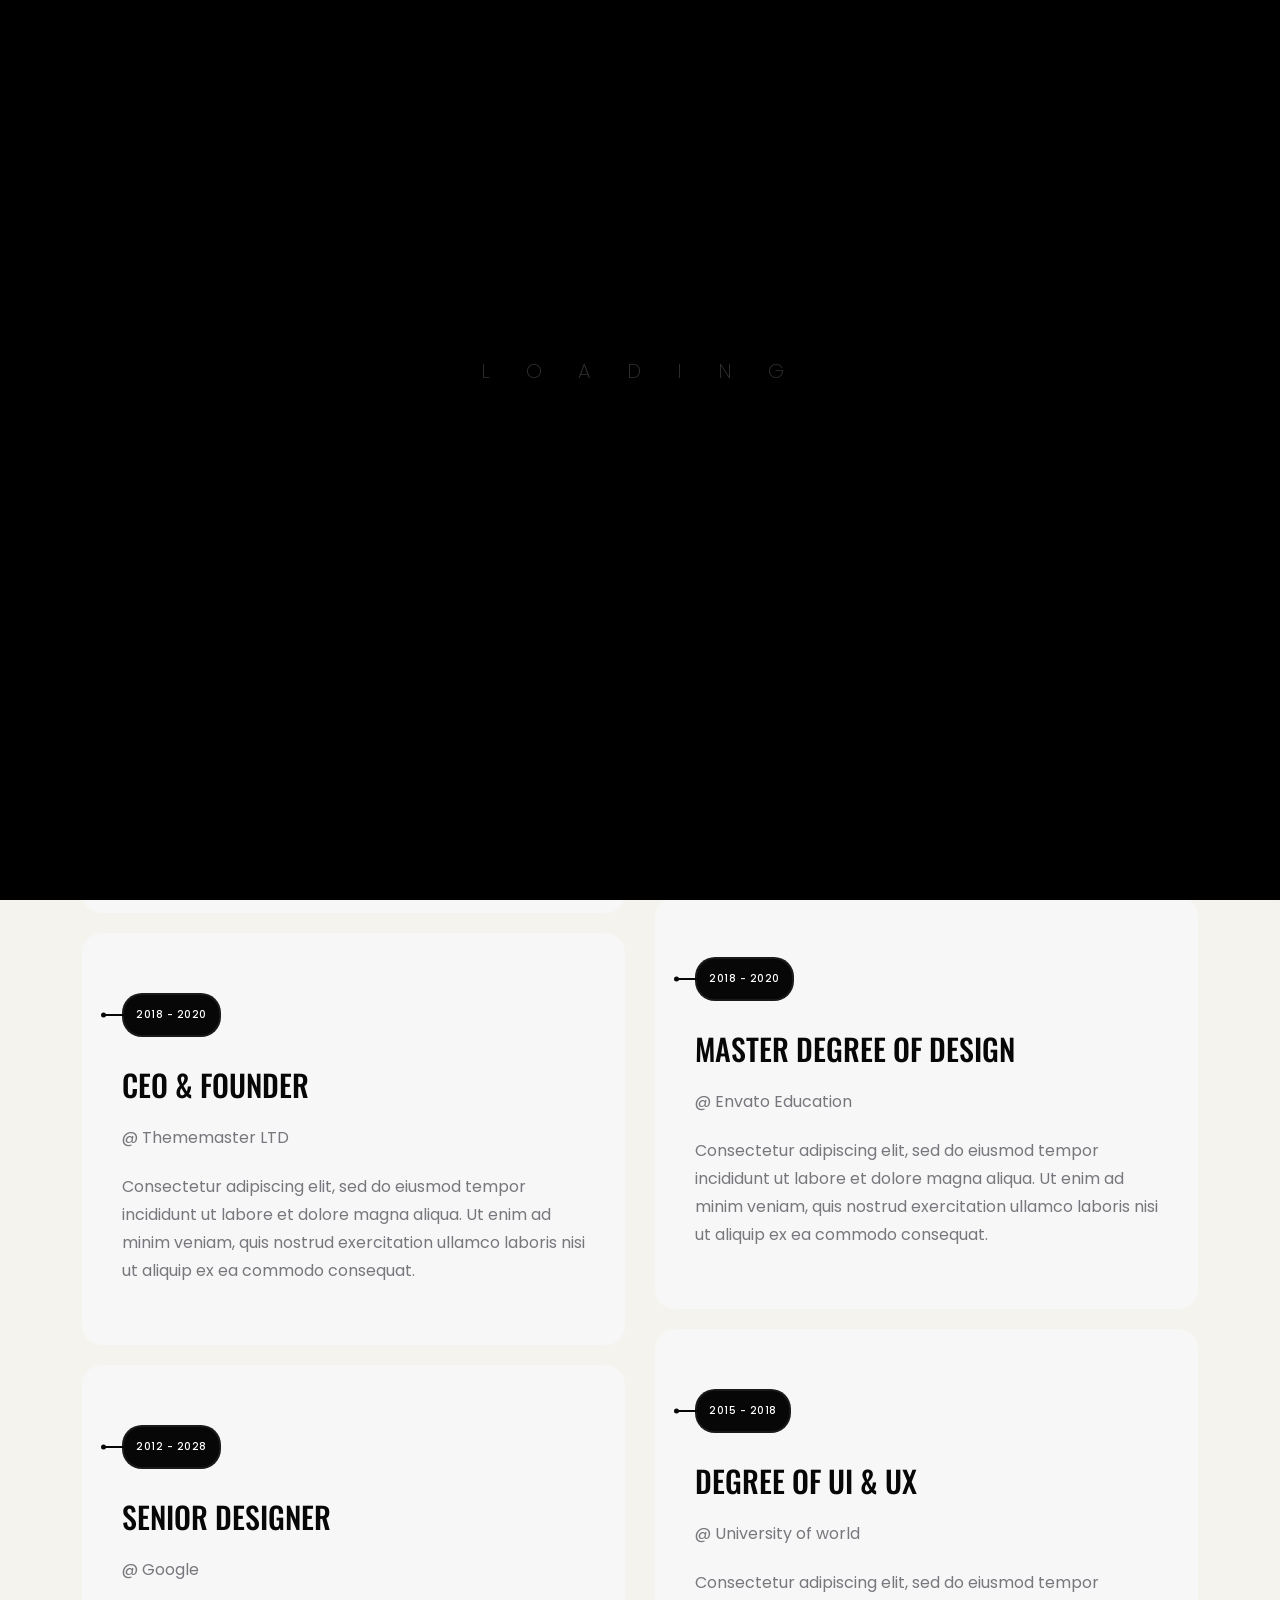
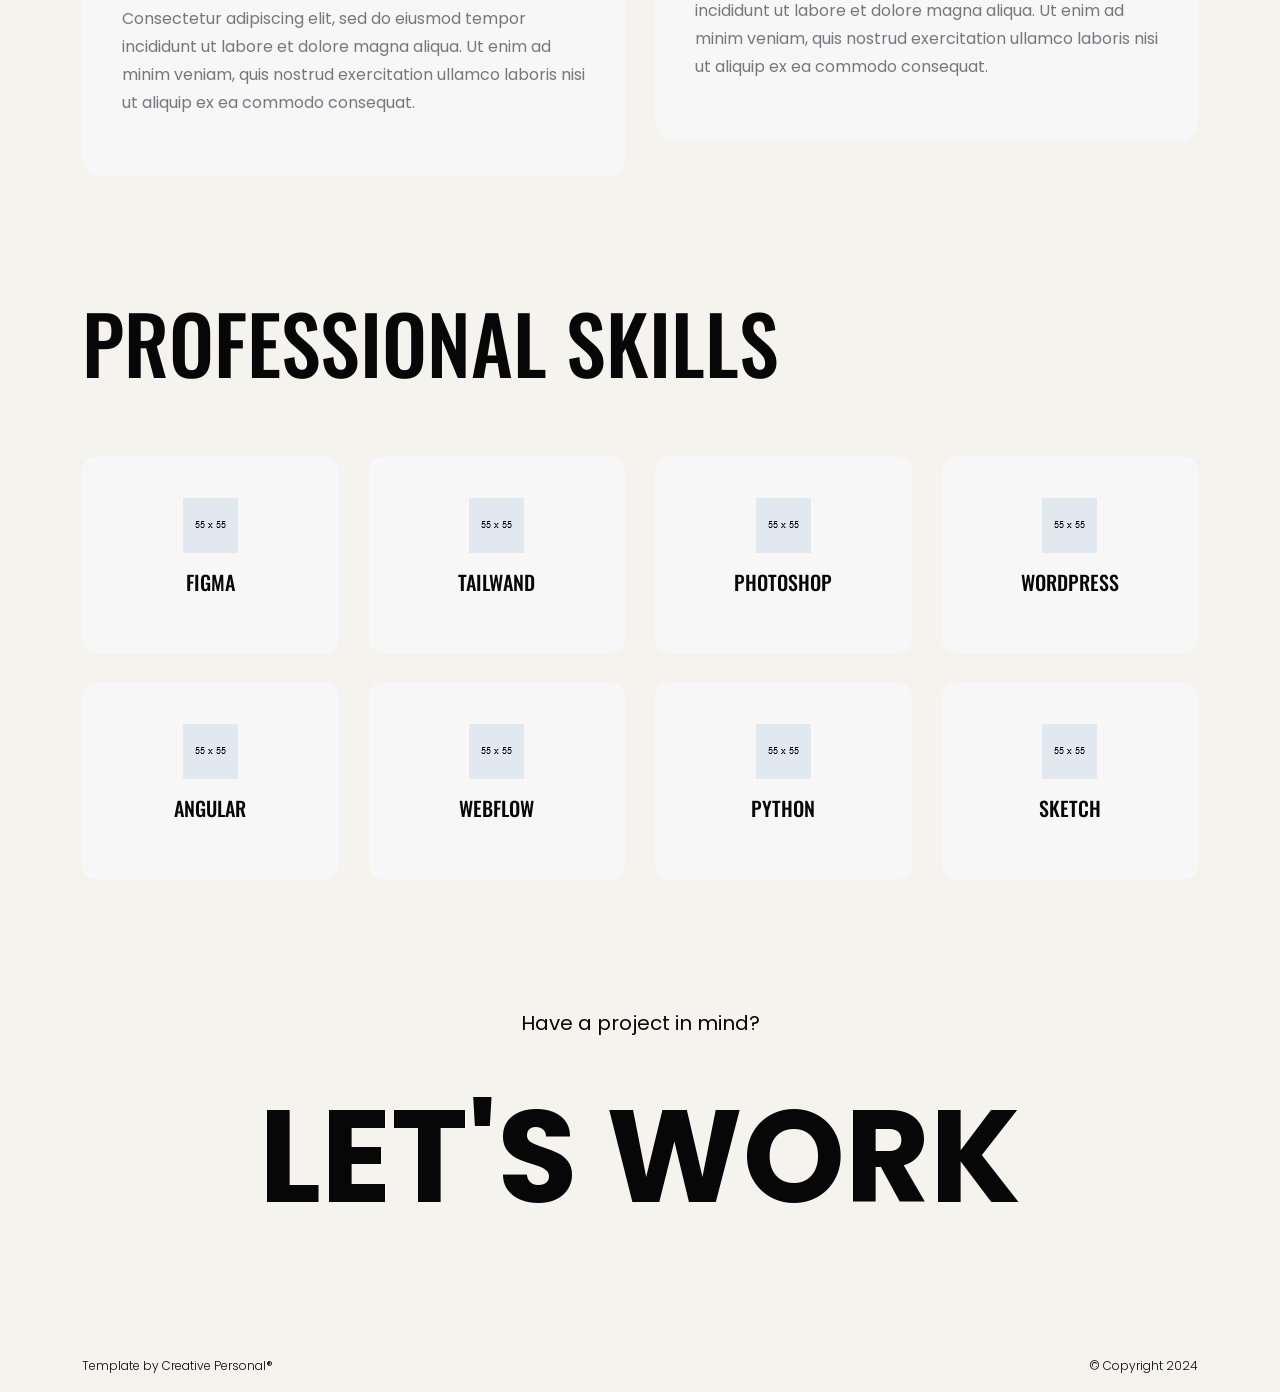
==== about.html @ 4ef028b3 "V1" ====
<!DOCTYPE html>
<html lang="en">

<head>
    <!-- META -->
    <meta charset="utf-8">
    <meta http-equiv="X-UA-Compatible" content="IE=edge">
    <meta name="viewport" content="width=device-width, initial-scale=1">
    <meta name="description" content="Nino - Modern Portfolio Template">
    <meta name="keywords" content="personal, portfolio new, html, one page, bootstrap, new html template, design, creative, onepage, clean, modern">
    <meta name="author" content="Tanvir Hossain">
    <!-- PAGE TITLE -->
    <title>Nino - Modern Portfolio Template</title>
    <link rel="icon" type="image/x-icon" href="assets/images/favicon.png">
    <!-- ALL GOOGLE FONTS -->
    <link rel="preconnect" href="https://fonts.googleapis.com">
    <link rel="preconnect" href="https://fonts.gstatic.com" crossorigin>
    <link href="https://fonts.googleapis.com/css2?family=Oswald:wght@200..700&family=Poppins:ital,wght@0,100;0,200;0,300;0,400;0,500;0,600;0,700;0,800;0,900;1,100;1,200;1,300;1,400;1,500;1,600;1,700;1,800;1,900&display=swap" rel="stylesheet">
    <!-- BOOTSTRAP CSS -->
    <link rel="stylesheet" href="assets/css/bootstrap.min.css" />
    <!-- FONT AWESOME CSS -->
    <link rel="stylesheet" href="assets/css/font-awesome-pro.css" />
    <!-- FONT AWESOME CSS -->
    <link rel="stylesheet" href="assets/fonts/remixicon.css" />
    <!-- MAGNIFIC CSS -->
    <link rel="stylesheet" href="assets/css/magnific-popup.css">
    <!-- NICE SELECT CSS -->
    <link rel="stylesheet" href="assets/css/nice-select.min.css" />
    <!-- ANIMATE CSS -->
    <link rel="stylesheet" href="assets/css/animate.min.css" />
    <!-- MOBILE MENU CSS -->
    <link rel="stylesheet" href="assets/css/mobilemenu.css" />
    <!-- SLICK CSS -->
    <link rel="stylesheet" href="assets/css/slick.min.css" />
    <!-- SPACING CSS -->
    <link rel="stylesheet" href="assets/css/spacing.css" />
    <!-- MAIN STYLE CSS -->
    <link rel="stylesheet" href="assets/css/style.css" />
    <!-- RESPONSIVE CSS -->
    <link rel="stylesheet" href="assets/css/responsive.css">
    <!-- HTML5 shim and Respond.js IE8 support of HTML5 elements and media queries -->
    <!-- WARNING: Respond.js doesn't work if you view the page via file:// -->
    <!--[if lt IE 9]>
      <script src="https://oss.maxcdn.com/html5shiv/3.7.2/html5shiv.min.js"></script>
      <script src="https://oss.maxcdn.com/respond/1.4.2/respond.min.js"></script>
    <![endif]-->
</head>

<body>
    <!-- START PRELOADER AREA-->
    <div class="preloader">
        <svg viewbox="0 0 1000 1000" preserveaspectratio="none">
            <path id="preloaderSvg" d="M0,1005S175,995,500,995s500,5,500,5V0H0Z"></path>
        </svg>
        <div class="preloader-heading">
            <div class="load-text">
                <span>L</span>
                <span>o</span>
                <span>a</span>
                <span>d</span>
                <span>i</span>
                <span>n</span>
                <span>g</span>
            </div>
        </div>
    </div>
    <!-- END PRELOADER AREA -->
    <!-- START SCROOL UP DESIGN AREA -->
    <div class="progress-wrap cursor-pointer">
        <i class="ri-arrow-up-s-line"></i>
        <svg class="progress-circle svg-content" width="100%" height="100%" viewBox="-1 -1 102 102">
            <path d="M50,1 a49,49 0 0,1 0,98 a49,49 0 0,1 0,-98" />
        </svg>
    </div>
    <!-- / END SCROOL UP DESIGN AREA -->
    <!-- START MAGIC CURSOR AND BALL AREA-->
    <div id="magic-cursor">
        <div id="ball"></div>
    </div>
    <!-- / END MAGIC CURSOR AND BALL AREA-->
    <!-- START MENU DESIGN AREA-->
    <header class="main-header">
        <div class="header-upper">
            <div class="container">
                <div class="header-inner">
                    <div class="row align-items-center">
                        <div class="col-xl-2 col-lg-2 col-md-6 col-6 col-sm-3">
                            <div class="logo-area">
                                <div class="logo">
                                    <a href="index.html"><img src="assets/images/logo.png" alt=""></a>
                                </div>
                            </div>
                        </div>
                        <div class="col-xl-10 col-lg-10 col-md-6 col-6 col-sm-9">
                            <div class="main-menu">
                                <nav id="mobile-menu">
                                    <ul>
                                        <li><a href="index.html" class="linkstyle">Home</a></li>
                                        <li><a href="about.html" class="linkstyle">about</a></li>
                                        <li><a href="service.html" class="linkstyle">services</a></li>
                                        <li class="has-dropdown"><a href="projects.html" class="linkstyle">projects</a>
                                            <ul class="sub-menu">
                                                <li><a href="projects.html">Projects List</a></li>
                                                <li><a href="single-project.html">Single Portfolio</a></li>
                                            </ul>
                                        </li>
                                        <li><a href="blog.html" class="linkstyle">Blog</a></li>
                                        <li><a href="contact.html" class="linkstyle">Contact</a></li>
                                    </ul>
                                </nav>
                            </div>
                            <div class="side-menu-icon d-lg-none text-end">
                                <a href="javascript:void(0)" class="info-toggle-btn f-right sidebar-toggle-btn"><i class="fal fa-bars"></i></a>
                            </div>
                        </div>
                    </div>
                </div>
            </div>
        </div>
    </header>
    <!-- // END MENU DESIGN AREA-->
    <!-- START MOBILE MENU DESIGN AREA-->
    <div class="sidebar__area">
        <div class="sidebar__wrapper">
            <div class="sidebar__close">
                <button class="sidebar__close-btn" id="sidebar__close-btn">
                    <i class="fal fa-times"></i>
                </button>
            </div>
            <div class="sidebar__content mt-50 mb-20">
                <div class="mobile-menu fix"></div>
            </div>
        </div>
    </div>
    <div class="body-overlay"></div>
    <!-- // END MOBILE MENU DESIGN AREA-->
    <!-- START SINGLE PAGE DESIGN AREA -->
    <section class="single-page-hero-area">
        <div class="container">
            <div class="row align-items-center">
                <div class="col-lg-12">
                    <h2>About Me</h2>
                </div>
            </div>
        </div>
    </section>
    <!-- // END SINGLE PAGE DESIGN AREA -->
    <!-- START RESUME EXPERIENCE DESIGN AREA -->
    <div class="resume-area no-padding" id="resume">
        <div class="container">
            <div class="row">
                <div class="col-xl-6 col-md-6">
                    <div class="resume-wrapper wow fadeInUp delay-0-2s">
                        <!-- START SINGLE EXPERIENCE DESIGN AREA -->
                        <div class="resume-box">
                            <span class="resume-date">2020 - Present</span>
                            <h2>Web Developer & Business Partner (Full-Time)</h2>
                            <span>@ Envato Marketplace</span>
                            <p>Consectetur adipiscing elit, sed do eiusmod tempor incididunt ut labore et dolore magna aliqua. Ut enim ad minim veniam, quis nostrud exercitation ullamco laboris nisi ut aliquip ex ea commodo consequat.</p>
                        </div>
                        <!-- / END SINGLE EXPERIENCE DESIGN AREA -->
                        <!-- START SINGLE EXPERIENCE DESIGN AREA -->
                        <div class="resume-box">
                            <span class="resume-date">2018 - 2020</span>
                            <h2>CEO & Founder</h2>
                            <span>@ Thememaster LTD</span>
                            <p>Consectetur adipiscing elit, sed do eiusmod tempor incididunt ut labore et dolore magna aliqua. Ut enim ad minim veniam, quis nostrud exercitation ullamco laboris nisi ut aliquip ex ea commodo consequat.</p>
                        </div>
                        <!-- / END SINGLE EXPERIENCE DESIGN AREA -->
                        <!-- START SINGLE EXPERIENCE DESIGN AREA -->
                        <div class="resume-box">
                            <span class="resume-date">2012 - 2028</span>
                            <h2>Senior Designer</h2>
                            <span>@ Google</span>
                            <p>Consectetur adipiscing elit, sed do eiusmod tempor incididunt ut labore et dolore magna aliqua. Ut enim ad minim veniam, quis nostrud exercitation ullamco laboris nisi ut aliquip ex ea commodo consequat.</p>
                        </div>
                        <!-- / END SINGLE EXPERIENCE DESIGN AREA -->
                    </div>
                </div>
                <div class="col-xl-6 col-md-6">
                    <div class="resume-wrapper wow fadeInUp delay-0-4s">
                        <!-- START SINGLE EDUCATION DESIGN AREA -->
                        <div class="resume-box">
                            <span class="resume-date">2020 - Present</span>
                            <h2>Bachelor Degree of Science</h2>
                            <span>@ University of London</span>
                            <p>Consectetur adipiscing elit, sed do eiusmod tempor incididunt ut labore et dolore magna aliqua. Ut enim ad minim veniam, quis nostrud exercitation ullamco laboris nisi ut aliquip ex ea commodo consequat.</p>
                        </div>
                        <!-- / END SINGLE EDUCATION DESIGN AREA -->
                        <!-- START SINGLE EDUCATION DESIGN AREA -->
                        <div class="resume-box">
                            <span class="resume-date">2018 - 2020</span>
                            <h2>Master Degree of Design</h2>
                            <span>@ Envato Education</span>
                            <p>Consectetur adipiscing elit, sed do eiusmod tempor incididunt ut labore et dolore magna aliqua. Ut enim ad minim veniam, quis nostrud exercitation ullamco laboris nisi ut aliquip ex ea commodo consequat.</p>
                        </div>
                        <!-- / END SINGLE EDUCATION DESIGN AREA -->
                        <!-- START SINGLE EDUCATION DESIGN AREA -->
                        <div class="resume-box">
                            <span class="resume-date">2015 - 2018</span>
                            <h2>Degree Of UI & UX</h2>
                            <span>@ University of world</span>
                            <p>Consectetur adipiscing elit, sed do eiusmod tempor incididunt ut labore et dolore magna aliqua. Ut enim ad minim veniam, quis nostrud exercitation ullamco laboris nisi ut aliquip ex ea commodo consequat.</p>
                        </div>
                        <!-- / END SINGLE EDUCATION DESIGN AREA -->
                    </div>
                </div>
            </div>
        </div>
    </div>
    <!-- / END RESUME EXPERIENCE DESIGN AREA -->
    <!-- START SKILL DESIGN AREA -->
    <section id="skills" class="skill-area">
        <div class="container">
            <div class="container-inner">
                <div class="row">
                    <div class="col-xl-12 col-lg-12">
                        <div class="section-title section-black-title mb-40 wow fadeInUp delay-0-2s">
                            <h2>Professional Skills</h2>
                        </div>
                    </div>
                </div>
                <div class="row">
                    <div class="col-lg-12">
                        <div class="skill-items-wrap">
                            <div class="row">
                                <div class="col-xl-3 col-lg-4 col-md-3 col-sm-4 col-6">
                                    <div class="skill-item wow fadeInUp delay-0-2s">
                                        <img src="assets/images/skills/skill1.png" alt="Skill" />
                                        <h5>Figma</h5>
                                    </div>
                                </div>
                                <div class="col-xl-3 col-lg-4 col-md-3 col-sm-4 col-6">
                                    <div class="skill-item wow fadeInUp delay-0-3s">
                                        <img src="assets/images/skills/skill2.png" alt="Skill" />
                                        <h5>Tailwand</h5>
                                    </div>
                                </div>
                                <div class="col-xl-3 col-lg-4 col-md-3 col-sm-4 col-6">
                                    <div class="skill-item wow fadeInUp delay-0-4s">
                                        <img src="assets/images/skills/skill3.png" alt="Skill" />
                                        <h5>Photoshop</h5>
                                    </div>
                                </div>
                                <div class="col-xl-3 col-lg-4 col-md-3 col-sm-4 col-6">
                                    <div class="skill-item wow fadeInUp delay-0-5s">
                                        <img src="assets/images/skills/skill4.png" alt="Skill" />
                                        <h5>WordPress</h5>
                                    </div>
                                </div>
                                <div class="col-xl-3 col-lg-4 col-md-3 col-sm-4 col-6">
                                    <div class="skill-item wow fadeInUp delay-0-2s">
                                        <img src="assets/images/skills/skill5.png" alt="Skill" />
                                        <h5>Angular</h5>
                                    </div>
                                </div>
                                <div class="col-xl-3 col-lg-4 col-md-3 col-sm-4 col-6">
                                    <div class="skill-item wow fadeInUp delay-0-3s">
                                        <img src="assets/images/skills/skill6.png" alt="Skill" />
                                        <h5>Webflow</h5>
                                    </div>
                                </div>
                                <div class="col-xl-3 col-lg-4 col-md-3 col-sm-4 col-6">
                                    <div class="skill-item wow fadeInUp delay-0-4s">
                                        <img src="assets/images/skills/skill7.png" alt="Skill" />
                                        <h5>Python</h5>
                                    </div>
                                </div>
                                <div class="col-xl-3 col-lg-4 col-md-3 col-sm-4 col-6">
                                    <div class="skill-item wow fadeInUp delay-0-5s">
                                        <img src="assets/images/skills/skill8.png" alt="Skill" />
                                        <h5>Sketch</h5>
                                    </div>
                                </div>
                            </div>
                        </div>
                    </div>
                </div>
            </div>
        </div>
    </section>
    <!-- / END SKILL DESIGN AREA -->
    <!-- START FOOTER DESIGN AREA -->
    <footer class="main-footer">
        <div class="container">
            <div class="row">
                <div class="col-lg-12">
                    <div class="footer-top">
                        <p> Have a project in mind?</p>
                        <h2><a href="mailto:hello@websitename.com">let's work</a></h2>
                    </div>
                </div>
            </div>
            <div class="row">
                <div class="col-lg-6 col-sm-6">
                    <p class="copy-left-text">Template by <a href="https://themeforest.net/user/creativepersonal/portfolio">Creative Personal®</a></p>
                </div>
                <div class="col-lg-6 col-sm-6">
                    <p class="copy-right-text">&copy; Copyright 2024</p>
                </div>
            </div>
        </div>
    </footer>
    <!-- / END FOOTER DESIGN AREA -->
    <!-- JQUERY JS -->
    <script src="assets/js/jquery-3.6.0.min.js"></script>
    <!-- BOOTSTRAP JS-->
    <script src="assets/js/bootstrap.min.js"></script>
    <!-- APPEAR JS -->
    <script src="assets/js/appear.min.js"></script>
    <!-- MAGNIFICANT JS -->
    <script src="assets/js/jquery.magnific-popup.min.js"></script>
    <!-- MOBILE MENU JS-->
    <script src="assets/js/mobilemenu.js"></script>
    <!-- GSAP AND LOCOMOTIV JS-->
    <script src="assets/js/gsap.min.js"></script>
    <script src="assets/js/ScrollTrigger.min.js"></script>
    <script src="assets/js/lenis.js"></script>
    <!-- SLICK JS-->
    <script src="assets/js/slick.min.js"></script>
    <!-- NICE SELECT JS-->
    <script src="assets/js/jquery.nice-select.min.js"></script>
    <!-- IMAGE LOADER JS-->
    <script src="assets/js/imagesloaded.pkgd.min.js"></script>
    <!-- ISOTOPE JS-->
    <script src="assets/js/isotope.pkgd.min.js"></script>
    <!--  WOW ANIMATION JS-->
    <script src="assets/js/wow.min.js"></script>
    <!-- SCRIPT JS-->
    <script src="assets/js/script.js"></script>
</body>

</html>
---- assets/css/mobilemenu.css ----
/*! #######################################################################

	MeanMenu 2.0.7
	--------

	To be used with jquery.meanmenu.js by Chris Wharton (http://www.meanthemes.com/plugins/meanmenu/)

####################################################################### */

/* hide the link until viewport size is reached */
a.meanmenu-reveal {
	display: none;
}

/* when under viewport size, .mean-container is added to body */
.mean-container .mean-bar {
	float: left;
	width: 100%;
	position: relative;
	background: #070337;
	padding: 4px 0;
	min-height: 42px;
	z-index: 999999;
}

.mean-container a.meanmenu-reveal {
	width: 22px;
	height: 22px;
	padding: 13px 13px 11px 13px;
	position: absolute;
	top: 0;
	right: 0;
	cursor: pointer;
	color: #fff;
	text-decoration: none;
	font-size: 16px;
	text-indent: -9999em;
	line-height: 22px;
	font-size: 1px;
	display: block;
	font-family: Arial, Helvetica, sans-serif;
	font-weight: 700;
}

.mean-container a.meanmenu-reveal span {
	display: block;
	background: #fff;
	height: 3px;
	margin-top: 3px;
}

.mean-container .mean-nav {
	float: left;
	width: 100%;
	background: #070337;
	margin-top: 44px;
}

.mean-container .mean-nav ul {
	padding: 0;
	margin: 0;
	width: 100%;
	list-style-type: none;
}

.mean-container .mean-nav ul li {
	position: relative;
	float: left;
	width: 100%;
}

.mean-container .mean-nav ul li a {
	display: block;
	float: left;
	width: 90%;
	padding: 10px 5%;
	margin: 0;
	text-align: left;
	color: #fff;
	border-top: 1px solid #e0e3ed;
	text-decoration: none;
	text-transform: uppercase;
}

.mean-container .mean-nav ul li li a {
	width: 80%;
	padding: 10px 10%;
	text-shadow: none !important;
	visibility: visible;
}

.mean-container .mean-nav ul li.mean-last a {
	border-bottom: none;
	margin-bottom: 0;
}

.mean-container .mean-nav ul li li li a {
	width: 70%;
	padding: 10px 15%;
}

.mean-container .mean-nav ul li li li li a {
	width: 60%;
	padding: 10px 20%;
}

.mean-container .mean-nav ul li li li li li a {
	width: 50%;
	padding: 10px 25%;
}


.mean-container .mean-nav ul li a.mean-expand {
	margin-top: 1px;
	width: 26px;
	height: 32px;
	text-align: center;
	position: absolute;
	right: 0;
	top: 0;
	z-index: 2;
	font-weight: 700;
	background: transparent;
	border: none !important;
	font-size: 14px;
}




.mean-container .mean-push {
	float: left;
	width: 100%;
	padding: 0;
	margin: 0;
	clear: both;
}

.mean-nav .wrapper {
	width: 100%;
	padding: 0;
	margin: 0;
}

/* Fix for box sizing on Foundation Framework etc. */
.mean-container .mean-bar, .mean-container .mean-bar * {
	-webkit-box-sizing: content-box;
	-moz-box-sizing: content-box;
	box-sizing: content-box;
}


.mean-remove {
	display: none !important;
}
---- assets/css/spacing.css ----
/*
* ----------------------------------------------------------------------------------------
Author       : Tanvir Hossain
Template Name: Nino - Premium Portfolio Template
Version      : 1.0                                          
* ----------------------------------------------------------------------------------------
*/
/*
* ----------------------------------------------------------------------------------------
*PADDING MARGIN
* ----------------------------------------------------------------------------------------
*/
.p-5 {
    padding: 5px !important;
}

.p-10 {
    padding: 10px;
}

.p-15 {
    padding: 15px;
}

.p-20 {
    padding: 20px;
}

.p-25 {
    padding: 25px;
}

.p-30 {
    padding: 30px;
}

.p-35 {
    padding: 35px;
}

.p-40 {
    padding: 40px;
}

.p-45 {
    padding: 45px;
}

.p-50 {
    padding: 50px;
}

.p-55 {
    padding: 55px;
}

.p-60 {
    padding: 60px;
}

.p-65 {
    padding: 65px;
}

.p-70 {
    padding: 70px;
}

.p-75 {
    padding: 75px;
}

.p-80 {
    padding: 80px;
}

.p-85 {
    padding: 85px;
}

.p-90 {
    padding: 90px;
}

.p-95 {
    padding: 95px;
}

.p-100 {
    padding: 100px;
}

.p-105 {
    padding: 105px;
}

.p-110 {
    padding: 110px;
}

.p-115 {
    padding: 115px;
}

.p-120 {
    padding: 120px;
}

.p-125 {
    padding: 125px;
}

.p-130 {
    padding: 130px;
}

.p-135 {
    padding: 135px;
}

.p-140 {
    padding: 140px;
}

.p-145 {
    padding: 145px;
}

.p-150 {
    padding: 150px;
}

.p-155 {
    padding: 155px;
}

.p-160 {
    padding: 160px;
}

.p-165 {
    padding: 165px;
}

.p-170 {
    padding: 170px;
}

.p-175 {
    padding: 175px;
}

.p-180 {
    padding: 180px;
}

.p-185 {
    padding: 185px;
}

.p-190 {
    padding: 190px;
}

.p-195 {
    padding: 195px;
}

.p-200 {
    padding: 200px;
}

.p-205 {
    padding: 205px;
}

.p-210 {
    padding: 210px;
}

.p-215 {
    padding: 215px;
}

.p-220 {
    padding: 220px;
}

.p-225 {
    padding: 225px;
}

.p-230 {
    padding: 230px;
}

.p-235 {
    padding: 235px;
}

.p-240 {
    padding: 240px;
}

.p-245 {
    padding: 245px;
}

.p-250 {
    padding: 250px;
}

/* Padding Top */
.pt-5,
.py-5 {
    padding-top: 5px !important;
}

.pt-10,
.py-10 {
    padding-top: 10px;
}

.pt-15,
.py-15 {
    padding-top: 15px;
}

.pt-20,
.py-20 {
    padding-top: 20px;
}

.pt-25,
.py-25 {
    padding-top: 25px;
}

.pt-30,
.py-30 {
    padding-top: 30px;
}

.pt-35,
.py-35 {
    padding-top: 35px;
}

.pt-40,
.py-40 {
    padding-top: 40px;
}

.pt-45,
.py-45 {
    padding-top: 45px;
}

.pt-50,
.py-50 {
    padding-top: 50px;
}

.pt-55,
.py-55 {
    padding-top: 55px;
}

.pt-60,
.py-60 {
    padding-top: 60px;
}

.pt-65,
.py-65 {
    padding-top: 65px;
}

.pt-70,
.py-70 {
    padding-top: 70px;
}

.pt-75,
.py-75 {
    padding-top: 75px;
}

.pt-80,
.py-80 {
    padding-top: 80px;
}

.pt-85,
.py-85 {
    padding-top: 85px;
}

.pt-90,
.py-90 {
    padding-top: 90px;
}

.pt-95,
.py-95 {
    padding-top: 95px;
}

.pt-100,
.py-100 {
    padding-top: 100px;
}

.pt-105,
.py-105 {
    padding-top: 105px;
}

.pt-110,
.py-110 {
    padding-top: 110px;
}

.pt-115,
.py-115 {
    padding-top: 115px;
}

.pt-120,
.py-120 {
    padding-top: 120px;
}

.pt-125,
.py-125 {
    padding-top: 125px;
}

.pt-130,
.py-130 {
    padding-top: 130px;
}

.pt-135,
.py-135 {
    padding-top: 135px;
}

.pt-140,
.py-140 {
    padding-top: 140px;
}

.pt-145,
.py-145 {
    padding-top: 145px;
}

.pt-150,
.py-150 {
    padding-top: 150px;
}

.pt-155,
.py-155 {
    padding-top: 155px;
}

.pt-160,
.py-160 {
    padding-top: 160px;
}

.pt-165,
.py-165 {
    padding-top: 165px;
}

.pt-170,
.py-170 {
    padding-top: 170px;
}

.pt-175,
.py-175 {
    padding-top: 175px;
}

.pt-180,
.py-180 {
    padding-top: 180px;
}

.pt-185,
.py-185 {
    padding-top: 185px;
}

.pt-190,
.py-190 {
    padding-top: 190px;
}

.pt-195,
.py-195 {
    padding-top: 195px;
}

.pt-200,
.py-200 {
    padding-top: 200px;
}

.pt-205,
.py-205 {
    padding-top: 205px;
}

.pt-210,
.py-210 {
    padding-top: 210px;
}

.pt-215,
.py-215 {
    padding-top: 215px;
}

.pt-220,
.py-220 {
    padding-top: 220px;
}

.pt-225,
.py-225 {
    padding-top: 225px;
}

.pt-230,
.py-230 {
    padding-top: 230px;
}

.pt-235,
.py-235 {
    padding-top: 235px;
}

.pt-240,
.py-240 {
    padding-top: 240px;
}

.pt-245,
.py-245 {
    padding-top: 245px;
}

.pt-250,
.py-250 {
    padding-top: 250px;
}

/* Padding Bottom */
.pb-5,
.py-5 {
    padding-bottom: 5px !important;
}

.pb-10,
.py-10 {
    padding-bottom: 10px;
}

.pb-15,
.py-15 {
    padding-bottom: 15px;
}

.pb-20,
.py-20 {
    padding-bottom: 20px;
}

.pb-25,
.py-25 {
    padding-bottom: 25px;
}

.pb-30,
.py-30 {
    padding-bottom: 30px;
}

.pb-35,
.py-35 {
    padding-bottom: 35px;
}

.pb-40,
.py-40 {
    padding-bottom: 40px;
}

.pb-45,
.py-45 {
    padding-bottom: 45px;
}

.pb-50,
.py-50 {
    padding-bottom: 50px;
}

.pb-55,
.py-55 {
    padding-bottom: 55px;
}

.pb-60,
.py-60 {
    padding-bottom: 60px;
}

.pb-65,
.py-65 {
    padding-bottom: 65px;
}

.pb-70,
.py-70 {
    padding-bottom: 70px;
}

.pb-75,
.py-75 {
    padding-bottom: 75px;
}

.pb-80,
.py-80 {
    padding-bottom: 80px;
}

.pb-85,
.py-85 {
    padding-bottom: 85px;
}

.pb-90,
.py-90 {
    padding-bottom: 90px;
}

.pb-95,
.py-95 {
    padding-bottom: 95px;
}

.pb-100,
.py-100 {
    padding-bottom: 100px;
}

.pb-105,
.py-105 {
    padding-bottom: 105px;
}

.pb-110,
.py-110 {
    padding-bottom: 110px;
}

.pb-115,
.py-115 {
    padding-bottom: 115px;
}

.pb-120,
.py-120 {
    padding-bottom: 120px;
}

.pb-125,
.py-125 {
    padding-bottom: 125px;
}

.pb-130,
.py-130 {
    padding-bottom: 130px;
}

.pb-135,
.py-135 {
    padding-bottom: 135px;
}

.pb-140,
.py-140 {
    padding-bottom: 140px;
}

.pb-145,
.py-145 {
    padding-bottom: 145px;
}

.pb-150,
.py-150 {
    padding-bottom: 150px;
}

.pb-155,
.py-155 {
    padding-bottom: 155px;
}

.pb-160,
.py-160 {
    padding-bottom: 160px;
}

.pb-165,
.py-165 {
    padding-bottom: 165px;
}

.pb-170,
.py-170 {
    padding-bottom: 170px;
}

.pb-175,
.py-175 {
    padding-bottom: 175px;
}

.pb-180,
.py-180 {
    padding-bottom: 180px;
}

.pb-185,
.py-185 {
    padding-bottom: 185px;
}

.pb-190,
.py-190 {
    padding-bottom: 190px;
}

.pb-195,
.py-195 {
    padding-bottom: 195px;
}

.pb-200,
.py-200 {
    padding-bottom: 200px;
}

.pb-205,
.py-205 {
    padding-bottom: 205px;
}

.pb-210,
.py-210 {
    padding-bottom: 210px;
}

.pb-215,
.py-215 {
    padding-bottom: 215px;
}

.pb-220,
.py-220 {
    padding-bottom: 220px;
}

.pb-225,
.py-225 {
    padding-bottom: 225px;
}

.pb-230,
.py-230 {
    padding-bottom: 230px;
}

.pb-235,
.py-235 {
    padding-bottom: 235px;
}

.pb-240,
.py-240 {
    padding-bottom: 240px;
}

.pb-245,
.py-245 {
    padding-bottom: 245px;
}

.pb-250,
.py-250 {
    padding-bottom: 250px;
}

/* Margin Around */
.m-5 {
    margin: 5px !important;
}

.m-10 {
    margin: 10px;
}

.m-15 {
    margin: 15px;
}

.m-20 {
    margin: 20px;
}

.m-25 {
    margin: 25px;
}

.m-30 {
    margin: 30px;
}

.m-35 {
    margin: 35px;
}

.m-40 {
    margin: 40px;
}

.m-45 {
    margin: 45px;
}

.m-50 {
    margin: 50px;
}

.m-55 {
    margin: 55px;
}

.m-60 {
    margin: 60px;
}

.m-65 {
    margin: 65px;
}

.m-70 {
    margin: 70px;
}

.m-75 {
    margin: 75px;
}

.m-80 {
    margin: 80px;
}

.m-85 {
    margin: 85px;
}

.m-90 {
    margin: 90px;
}

.m-95 {
    margin: 95px;
}

.m-100 {
    margin: 100px;
}

.m-105 {
    margin: 105px;
}

.m-110 {
    margin: 110px;
}

.m-115 {
    margin: 115px;
}

.m-120 {
    margin: 120px;
}

.m-125 {
    margin: 125px;
}

.m-130 {
    margin: 130px;
}

.m-135 {
    margin: 135px;
}

.m-140 {
    margin: 140px;
}

.m-145 {
    margin: 145px;
}

.m-150 {
    margin: 150px;
}

.m-155 {
    margin: 155px;
}

.m-160 {
    margin: 160px;
}

.m-165 {
    margin: 165px;
}

.m-170 {
    margin: 170px;
}

.m-175 {
    margin: 175px;
}

.m-180 {
    margin: 180px;
}

.m-185 {
    margin: 185px;
}

.m-190 {
    margin: 190px;
}

.m-195 {
    margin: 195px;
}

.m-200 {
    margin: 200px;
}

.m-205 {
    margin: 205px;
}

.m-210 {
    margin: 210px;
}

.m-215 {
    margin: 215px;
}

.m-220 {
    margin: 220px;
}

.m-225 {
    margin: 225px;
}

.m-230 {
    margin: 230px;
}

.m-235 {
    margin: 235px;
}

.m-240 {
    margin: 240px;
}

.m-245 {
    margin: 245px;
}

.m-250 {
    margin: 250px;
}

/* Margin Top */
.mt-5,
.my-5 {
    margin-top: 5px !important;
}

.mt-10,
.my-10 {
    margin-top: 10px;
}

.mt-15,
.my-15 {
    margin-top: 15px;
}

.mt-20,
.my-20 {
    margin-top: 20px;
}

.mt-25,
.my-25 {
    margin-top: 25px;
}

.mt-30,
.my-30 {
    margin-top: 30px;
}

.mt-35,
.my-35 {
    margin-top: 35px;
}

.mt-40,
.my-40 {
    margin-top: 40px;
}

.mt-45,
.my-45 {
    margin-top: 45px;
}

.mt-50,
.my-50 {
    margin-top: 50px;
}

.mt-55,
.my-55 {
    margin-top: 55px;
}

.mt-60,
.my-60 {
    margin-top: 60px;
}

.mt-65,
.my-65 {
    margin-top: 65px;
}

.mt-70,
.my-70 {
    margin-top: 70px;
}

.mt-75,
.my-75 {
    margin-top: 75px;
}

.mt-80,
.my-80 {
    margin-top: 80px;
}

.mt-85,
.my-85 {
    margin-top: 85px;
}

.mt-90,
.my-90 {
    margin-top: 90px;
}

.mt-95,
.my-95 {
    margin-top: 95px;
}

.mt-100,
.my-100 {
    margin-top: 100px;
}

.mt-105,
.my-105 {
    margin-top: 105px;
}

.mt-110,
.my-110 {
    margin-top: 110px;
}

.mt-115,
.my-115 {
    margin-top: 115px;
}

.mt-120,
.my-120 {
    margin-top: 120px;
}

.mt-125,
.my-125 {
    margin-top: 125px;
}

.mt-130,
.my-130 {
    margin-top: 130px;
}

.mt-135,
.my-135 {
    margin-top: 135px;
}

.mt-140,
.my-140 {
    margin-top: 140px;
}

.mt-145,
.my-145 {
    margin-top: 145px;
}

.mt-150,
.my-150 {
    margin-top: 150px;
}

.mt-155,
.my-155 {
    margin-top: 155px;
}

.mt-160,
.my-160 {
    margin-top: 160px;
}

.mt-165,
.my-165 {
    margin-top: 165px;
}

.mt-170,
.my-170 {
    margin-top: 170px;
}

.mt-175,
.my-175 {
    margin-top: 175px;
}

.mt-180,
.my-180 {
    margin-top: 180px;
}

.mt-185,
.my-185 {
    margin-top: 185px;
}

.mt-190,
.my-190 {
    margin-top: 190px;
}

.mt-195,
.my-195 {
    margin-top: 195px;
}

.mt-200,
.my-200 {
    margin-top: 200px;
}

.mt-205,
.my-205 {
    margin-top: 205px;
}

.mt-210,
.my-210 {
    margin-top: 210px;
}

.mt-215,
.my-215 {
    margin-top: 215px;
}

.mt-220,
.my-220 {
    margin-top: 220px;
}

.mt-225,
.my-225 {
    margin-top: 225px;
}

.mt-230,
.my-230 {
    margin-top: 230px;
}

.mt-235,
.my-235 {
    margin-top: 235px;
}

.mt-240,
.my-240 {
    margin-top: 240px;
}

.mt-245,
.my-245 {
    margin-top: 245px;
}

.mt-250,
.my-250 {
    margin-top: 250px;
}

/* Margin Bottom */
.mb-5,
.my-5 {
    margin-bottom: 5px !important;
}

.mb-10,
.my-10 {
    margin-bottom: 10px;
}

.mb-15,
.my-15 {
    margin-bottom: 15px;
}

.mb-20,
.my-20 {
    margin-bottom: 20px;
}

.mb-25,
.my-25 {
    margin-bottom: 25px;
}

.mb-30,
.my-30 {
    margin-bottom: 30px;
}

.mb-35,
.my-35 {
    margin-bottom: 35px;
}

.mb-40,
.my-40 {
    margin-bottom: 40px;
}

.mb-45,
.my-45 {
    margin-bottom: 45px;
}

.mb-50,
.my-50 {
    margin-bottom: 50px;
}

.mb-55,
.my-55 {
    margin-bottom: 55px;
}

.mb-60,
.my-60 {
    margin-bottom: 60px;
}

.mb-65,
.my-65 {
    margin-bottom: 65px;
}

.mb-70,
.my-70 {
    margin-bottom: 70px;
}

.mb-75,
.my-75 {
    margin-bottom: 75px;
}

.mb-80,
.my-80 {
    margin-bottom: 80px;
}

.mb-85,
.my-85 {
    margin-bottom: 85px;
}

.mb-90,
.my-90 {
    margin-bottom: 90px;
}

.mb-95,
.my-95 {
    margin-bottom: 95px;
}

.mb-100,
.my-100 {
    margin-bottom: 100px;
}

.mb-105,
.my-105 {
    margin-bottom: 105px;
}

.mb-110,
.my-110 {
    margin-bottom: 110px;
}

.mb-115,
.my-115 {
    margin-bottom: 115px;
}

.mb-120,
.my-120 {
    margin-bottom: 120px;
}

.mb-125,
.my-125 {
    margin-bottom: 125px;
}

.mb-130,
.my-130 {
    margin-bottom: 130px;
}

.mb-135,
.my-135 {
    margin-bottom: 135px;
}

.mb-140,
.my-140 {
    margin-bottom: 140px;
}

.mb-145,
.my-145 {
    margin-bottom: 145px;
}

.mb-150,
.my-150 {
    margin-bottom: 150px;
}

.mb-155,
.my-155 {
    margin-bottom: 155px;
}

.mb-160,
.my-160 {
    margin-bottom: 160px;
}

.mb-165,
.my-165 {
    margin-bottom: 165px;
}

.mb-170,
.my-170 {
    margin-bottom: 170px;
}

.mb-175,
.my-175 {
    margin-bottom: 175px;
}

.mb-180,
.my-180 {
    margin-bottom: 180px;
}

.mb-185,
.my-185 {
    margin-bottom: 185px;
}

.mb-190,
.my-190 {
    margin-bottom: 190px;
}

.mb-195,
.my-195 {
    margin-bottom: 195px;
}

.mb-200,
.my-200 {
    margin-bottom: 200px;
}

.mb-205,
.my-205 {
    margin-bottom: 205px;
}

.mb-210,
.my-210 {
    margin-bottom: 210px;
}

.mb-215,
.my-215 {
    margin-bottom: 215px;
}

.mb-220,
.my-220 {
    margin-bottom: 220px;
}

.mb-225,
.my-225 {
    margin-bottom: 225px;
}

.mb-230,
.my-230 {
    margin-bottom: 230px;
}

.mb-235,
.my-235 {
    margin-bottom: 235px;
}

.mb-240,
.my-240 {
    margin-bottom: 240px;
}

.mb-245,
.my-245 {
    margin-bottom: 245px;
}

.mb-250,
.my-250 {
    margin-bottom: 250px;
}

/* Responsive Padding Margin */
@media only screen and (max-width: 991px) {

    /* Padding Around */
    .rp-0 {
        padding: 0px !important;
    }

    .rp-5 {
        padding: 5px !important;
    }

    .rp-10 {
        padding: 10px;
    }

    .rp-15 {
        padding: 15px;
    }

    .rp-20 {
        padding: 20px;
    }

    .rp-25 {
        padding: 25px;
    }

    .rp-30 {
        padding: 30px;
    }

    .rp-35 {
        padding: 35px;
    }

    .rp-40 {
        padding: 40px;
    }

    .rp-45 {
        padding: 45px;
    }

    .rp-50 {
        padding: 50px;
    }

    .rp-55 {
        padding: 55px;
    }

    .rp-60 {
        padding: 60px;
    }

    .rp-65 {
        padding: 65px;
    }

    .rp-70 {
        padding: 70px;
    }

    .rp-75 {
        padding: 75px;
    }

    .rp-80 {
        padding: 80px;
    }

    .rp-85 {
        padding: 85px;
    }

    .rp-90 {
        padding: 90px;
    }

    .rp-95 {
        padding: 95px;
    }

    .rp-100 {
        padding: 100px;
    }

    .rp-105 {
        padding: 105px;
    }

    .rp-110 {
        padding: 110px;
    }

    .rp-115 {
        padding: 115px;
    }

    .rp-120 {
        padding: 120px;
    }

    .rp-125 {
        padding: 125px;
    }

    .rp-130 {
        padding: 130px;
    }

    .rp-135 {
        padding: 135px;
    }

    .rp-140 {
        padding: 140px;
    }

    .rp-145 {
        padding: 145px;
    }

    .rp-150 {
        padding: 150px;
    }

    /* Padding Top */
    .rpt-0,
    .rpy-0 {
        padding-top: 0px !important;
    }

    .rpt-5,
    .rpy-5 {
        padding-top: 5px !important;
    }

    .rpt-10,
    .rpy-10 {
        padding-top: 10px;
    }

    .rpt-15,
    .rpy-15 {
        padding-top: 15px;
    }

    .rpt-20,
    .rpy-20 {
        padding-top: 20px;
    }

    .rpt-25,
    .rpy-25 {
        padding-top: 25px;
    }

    .rpt-30,
    .rpy-30 {
        padding-top: 30px;
    }

    .rpt-35,
    .rpy-35 {
        padding-top: 35px;
    }

    .rpt-40,
    .rpy-40 {
        padding-top: 40px;
    }

    .rpt-45,
    .rpy-45 {
        padding-top: 45px;
    }

    .rpt-50,
    .rpy-50 {
        padding-top: 50px;
    }

    .rpt-55,
    .rpy-55 {
        padding-top: 55px;
    }

    .rpt-60,
    .rpy-60 {
        padding-top: 60px;
    }

    .rpt-65,
    .rpy-65 {
        padding-top: 65px;
    }

    .rpt-70,
    .rpy-70 {
        padding-top: 70px;
    }

    .rpt-75,
    .rpy-75 {
        padding-top: 75px;
    }

    .rpt-80,
    .rpy-80 {
        padding-top: 80px;
    }

    .rpt-85,
    .rpy-85 {
        padding-top: 85px;
    }

    .rpt-90,
    .rpy-90 {
        padding-top: 90px;
    }

    .rpt-95,
    .rpy-95 {
        padding-top: 95px;
    }

    .rpt-100,
    .rpy-100 {
        padding-top: 100px;
    }

    .rpt-105,
    .rpy-105 {
        padding-top: 105px;
    }

    .rpt-110,
    .rpy-110 {
        padding-top: 110px;
    }

    .rpt-115,
    .rpy-115 {
        padding-top: 115px;
    }

    .rpt-120,
    .rpy-120 {
        padding-top: 120px;
    }

    .rpt-125,
    .rpy-125 {
        padding-top: 125px;
    }

    .rpt-130,
    .rpy-130 {
        padding-top: 130px;
    }

    .rpt-135,
    .rpy-135 {
        padding-top: 135px;
    }

    .rpt-140,
    .rpy-140 {
        padding-top: 140px;
    }

    .rpt-145,
    .rpy-145 {
        padding-top: 145px;
    }

    .rpt-150,
    .rpy-150 {
        padding-top: 150px;
    }

    /* Padding Bottom */
    .rpb-0,
    .rpy-0 {
        padding-bottom: 0px !important;
    }

    .rpb-5,
    .rpy-5 {
        padding-bottom: 5px !important;
    }

    .rpb-10,
    .rpy-10 {
        padding-bottom: 10px;
    }

    .rpb-15,
    .rpy-15 {
        padding-bottom: 15px;
    }

    .rpb-20,
    .rpy-20 {
        padding-bottom: 20px;
    }

    .rpb-25,
    .rpy-25 {
        padding-bottom: 25px;
    }

    .rpb-30,
    .rpy-30 {
        padding-bottom: 30px;
    }

    .rpb-35,
    .rpy-35 {
        padding-bottom: 35px;
    }

    .rpb-40,
    .rpy-40 {
        padding-bottom: 40px;
    }

    .rpb-45,
    .rpy-45 {
        padding-bottom: 45px;
    }

    .rpb-50,
    .rpy-50 {
        padding-bottom: 50px;
    }

    .rpb-55,
    .rpy-55 {
        padding-bottom: 55px;
    }

    .rpb-60,
    .rpy-60 {
        padding-bottom: 60px;
    }

    .rpb-65,
    .rpy-65 {
        padding-bottom: 65px;
    }

    .rpb-70,
    .rpy-70 {
        padding-bottom: 70px;
    }

    .rpb-75,
    .rpy-75 {
        padding-bottom: 75px;
    }

    .rpb-80,
    .rpy-80 {
        padding-bottom: 80px;
    }

    .rpb-85,
    .rpy-85 {
        padding-bottom: 85px;
    }

    .rpb-90,
    .rpy-90 {
        padding-bottom: 90px;
    }

    .rpb-95,
    .rpy-95 {
        padding-bottom: 95px;
    }

    .rpb-100,
    .rpy-100 {
        padding-bottom: 100px;
    }

    .rpb-105,
    .rpy-105 {
        padding-bottom: 105px;
    }

    .rpb-110,
    .rpy-110 {
        padding-bottom: 110px;
    }

    .rpb-115,
    .rpy-115 {
        padding-bottom: 115px;
    }

    .rpb-120,
    .rpy-120 {
        padding-bottom: 120px;
    }

    .rpb-125,
    .rpy-125 {
        padding-bottom: 125px;
    }

    .rpb-130,
    .rpy-130 {
        padding-bottom: 130px;
    }

    .rpb-135,
    .rpy-135 {
        padding-bottom: 135px;
    }

    .rpb-140,
    .rpy-140 {
        padding-bottom: 140px;
    }

    .rpb-145,
    .rpy-145 {
        padding-bottom: 145px;
    }

    .rpb-150,
    .rpy-150 {
        padding-bottom: 150px;
    }

    /* Margin Around */
    .rm-0 {
        margin: 0px !important;
    }

    .rm-5 {
        margin: 5px !important;
    }

    .rm-10 {
        margin: 10px;
    }

    .rm-15 {
        margin: 15px;
    }

    .rm-20 {
        margin: 20px;
    }

    .rm-25 {
        margin: 25px;
    }

    .rm-30 {
        margin: 30px;
    }

    .rm-35 {
        margin: 35px;
    }

    .rm-40 {
        margin: 40px;
    }

    .rm-45 {
        margin: 45px;
    }

    .rm-50 {
        margin: 50px;
    }

    .rm-55 {
        margin: 55px;
    }

    .rm-60 {
        margin: 60px;
    }

    .rm-65 {
        margin: 65px;
    }

    .rm-70 {
        margin: 70px;
    }

    .rm-75 {
        margin: 75px;
    }

    .rm-80 {
        margin: 80px;
    }

    .rm-85 {
        margin: 85px;
    }

    .rm-90 {
        margin: 90px;
    }

    .rm-95 {
        margin: 95px;
    }

    .rm-100 {
        margin: 100px;
    }

    .rm-105 {
        margin: 105px;
    }

    .rm-110 {
        margin: 110px;
    }

    .rm-115 {
        margin: 115px;
    }

    .rm-120 {
        margin: 120px;
    }

    .rm-125 {
        margin: 125px;
    }

    .rm-130 {
        margin: 130px;
    }

    .rm-135 {
        margin: 135px;
    }

    .rm-140 {
        margin: 140px;
    }

    .rm-145 {
        margin: 145px;
    }

    .rm-150 {
        margin: 150px;
    }

    /* Margin Top */
    .rmt-0,
    .rmy-0 {
        margin-top: 0px !important;
    }

    .rmt-5,
    .rmy-5 {
        margin-top: 5px !important;
    }

    .rmt-10,
    .rmy-10 {
        margin-top: 10px;
    }

    .rmt-15,
    .rmy-15 {
        margin-top: 15px;
    }

    .rmt-20,
    .rmy-20 {
        margin-top: 20px;
    }

    .rmt-25,
    .rmy-25 {
        margin-top: 25px;
    }

    .rmt-30,
    .rmy-30 {
        margin-top: 30px;
    }

    .rmt-35,
    .rmy-35 {
        margin-top: 35px;
    }

    .rmt-40,
    .rmy-40 {
        margin-top: 40px;
    }

    .rmt-45,
    .rmy-45 {
        margin-top: 45px;
    }

    .rmt-50,
    .rmy-50 {
        margin-top: 50px;
    }

    .rmt-55,
    .rmy-55 {
        margin-top: 55px;
    }

    .rmt-60,
    .rmy-60 {
        margin-top: 60px;
    }

    .rmt-65,
    .rmy-65 {
        margin-top: 65px;
    }

    .rmt-70,
    .rmy-70 {
        margin-top: 70px;
    }

    .rmt-75,
    .rmy-75 {
        margin-top: 75px;
    }

    .rmt-80,
    .rmy-80 {
        margin-top: 80px;
    }

    .rmt-85,
    .rmy-85 {
        margin-top: 85px;
    }

    .rmt-90,
    .rmy-90 {
        margin-top: 90px;
    }

    .rmt-95,
    .rmy-95 {
        margin-top: 95px;
    }

    .rmt-100,
    .rmy-100 {
        margin-top: 100px;
    }

    .rmt-105,
    .rmy-105 {
        margin-top: 105px;
    }

    .rmt-110,
    .rmy-110 {
        margin-top: 110px;
    }

    .rmt-115,
    .rmy-115 {
        margin-top: 115px;
    }

    .rmt-120,
    .rmy-120 {
        margin-top: 120px;
    }

    .rmt-125,
    .rmy-125 {
        margin-top: 125px;
    }

    .rmt-130,
    .rmy-130 {
        margin-top: 130px;
    }

    .rmt-135,
    .rmy-135 {
        margin-top: 135px;
    }

    .rmt-140,
    .rmy-140 {
        margin-top: 140px;
    }

    .rmt-145,
    .rmy-145 {
        margin-top: 145px;
    }

    .rmt-150,
    .rmy-150 {
        margin-top: 150px;
    }

    /* Margin Bottom */
    .rmb-0,
    .rmy-0 {
        margin-bottom: 0px !important;
    }

    .rmb-5,
    .rmy-5 {
        margin-bottom: 5px !important;
    }

    .rmb-10,
    .rmy-10 {
        margin-bottom: 10px;
    }

    .rmb-15,
    .rmy-15 {
        margin-bottom: 15px;
    }

    .rmb-20,
    .rmy-20 {
        margin-bottom: 20px;
    }

    .rmb-25,
    .rmy-25 {
        margin-bottom: 25px;
    }

    .rmb-30,
    .rmy-30 {
        margin-bottom: 30px;
    }

    .rmb-35,
    .rmy-35 {
        margin-bottom: 35px;
    }

    .rmb-40,
    .rmy-40 {
        margin-bottom: 40px;
    }

    .rmb-45,
    .rmy-45 {
        margin-bottom: 45px;
    }

    .rmb-50,
    .rmy-50 {
        margin-bottom: 50px;
    }

    .rmb-55,
    .rmy-55 {
        margin-bottom: 55px;
    }

    .rmb-60,
    .rmy-60 {
        margin-bottom: 60px;
    }

    .rmb-65,
    .rmy-65 {
        margin-bottom: 65px;
    }

    .rmb-70,
    .rmy-70 {
        margin-bottom: 70px;
    }

    .rmb-75,
    .rmy-75 {
        margin-bottom: 75px;
    }

    .rmb-80,
    .rmy-80 {
        margin-bottom: 80px;
    }

    .rmb-85,
    .rmy-85 {
        margin-bottom: 85px;
    }

    .rmb-90,
    .rmy-90 {
        margin-bottom: 90px;
    }

    .rmb-95,
    .rmy-95 {
        margin-bottom: 95px;
    }

    .rmb-100,
    .rmy-100 {
        margin-bottom: 100px;
    }

    .rmb-105,
    .rmy-105 {
        margin-bottom: 105px;
    }

    .rmb-110,
    .rmy-110 {
        margin-bottom: 110px;
    }

    .rmb-115,
    .rmy-115 {
        margin-bottom: 115px;
    }

    .rmb-120,
    .rmy-120 {
        margin-bottom: 120px;
    }

    .rmb-125,
    .rmy-125 {
        margin-bottom: 125px;
    }

    .rmb-130,
    .rmy-130 {
        margin-bottom: 130px;
    }

    .rmb-135,
    .rmy-135 {
        margin-bottom: 135px;
    }

    .rmb-140,
    .rmy-140 {
        margin-bottom: 140px;
    }

    .rmb-145,
    .rmy-145 {
        margin-bottom: 145px;
    }

    .rmb-150,
    .rmy-150 {
        margin-bottom: 150px;
    }
}

/*******************************************************/
/***************** ## Custom Animation ****************/
/*******************************************************/
/* Animation Delay */
.delay-1-0s {
    -webkit-animation-delay: 1s;
    animation-delay: 1s;
}

.delay-2-0s {
    -webkit-animation-delay: 2s;
    animation-delay: 2s;
}

.delay-0-1s {
    -webkit-animation-delay: 0.1s;
    animation-delay: 0.1s;
}

.delay-0-2s {
    -webkit-animation-delay: 0.2s;
    animation-delay: 0.2s;
}

.delay-0-3s {
    -webkit-animation-delay: 0.3s;
    animation-delay: 0.3s;
}

.delay-0-4s {
    -webkit-animation-delay: 0.4s;
    animation-delay: 0.4s;
}

.delay-0-5s {
    -webkit-animation-delay: 0.5s;
    animation-delay: 0.5s;
}

.delay-0-6s {
    -webkit-animation-delay: 0.6s;
    animation-delay: 0.6s;
}

.delay-0-7s {
    -webkit-animation-delay: 0.7s;
    animation-delay: 0.7s;
}

.delay-0-8s {
    -webkit-animation-delay: 0.8s;
    animation-delay: 0.8s;
}

.delay-0-9s {
    -webkit-animation-delay: 0.9s;
    animation-delay: 0.9s;
}

.delay-1-1s {
    -webkit-animation-delay: 1.1s;
    animation-delay: 1.1s;
}

.delay-1-2s {
    -webkit-animation-delay: 1.2s;
    animation-delay: 1.2s;
}

.delay-1-3s {
    -webkit-animation-delay: 1.3s;
    animation-delay: 1.3s;
}

.delay-1-4s {
    -webkit-animation-delay: 1.4s;
    animation-delay: 1.4s;
}

.delay-1-5s {
    -webkit-animation-delay: 1.5s;
    animation-delay: 1.5s;
}

.delay-1-6s {
    -webkit-animation-delay: 1.6s;
    animation-delay: 1.6s;
}

.delay-1-7s {
    -webkit-animation-delay: 1.7s;
    animation-delay: 1.7s;
}

.delay-1-8s {
    -webkit-animation-delay: 1.8s;
    animation-delay: 1.8s;
}

.delay-1-9s {
    -webkit-animation-delay: 1.9s;
    animation-delay: 1.9s;
}

/* Border Radius */
.br-5 {
    border-radius: 5px;
}

.br-10 {
    border-radius: 10px;
}

.br-15 {
    border-radius: 15px;
}

.br-20 {
    border-radius: 20px;
}

.br-25 {
    border-radius: 25px;
}

.br-30 {
    border-radius: 30px;
}



/* Menu Sticky */
@-webkit-keyframes sticky {
    0% {
        top: -100px;
    }

    100% {
        top: 0;
    }
}

@keyframes sticky {
    0% {
        top: -100px;
    }

    100% {
        top: 0;
    }
}

/* Hero Circle */
@-webkit-keyframes rotated_circle {
    0% {
        -webkit-transform: rotate(0deg);
        transform: rotate(0deg);
    }

    100% {
        -webkit-transform: rotate(360deg);
        transform: rotate(360deg);
    }
}

@keyframes rotated_circle {
    0% {
        -webkit-transform: rotate(0deg);
        transform: rotate(0deg);
    }

    100% {
        -webkit-transform: rotate(360deg);
        transform: rotate(360deg);
    }
}

/* Feedback Rotated */
@-webkit-keyframes semi_rotated {

    0%,
    100% {
        -webkit-transform: rotate(20deg);
        transform: rotate(20deg);
    }

    50% {
        -webkit-transform: rotate(-20deg);
        transform: rotate(-20deg);
    }
}

@keyframes semi_rotated {

    0%,
    100% {
        -webkit-transform: rotate(20deg);
        transform: rotate(20deg);
    }

    50% {
        -webkit-transform: rotate(-20deg);
        transform: rotate(-20deg);
    }
}

/* Image BG Rotated */
@-webkit-keyframes semi_rotated_two {

    0%,
    100% {
        -webkit-transform: rotate(-11deg);
        transform: rotate(-11deg);
    }

    50% {
        -webkit-transform: rotate(11deg);
        transform: rotate(11deg);
    }
}

@keyframes semi_rotated_two {

    0%,
    100% {
        -webkit-transform: rotate(-11deg);
        transform: rotate(-11deg);
    }

    50% {
        -webkit-transform: rotate(11deg);
        transform: rotate(11deg);
    }
}

@-webkit-keyframes move_arround {
    0% {
        top: 20px;
        left: 20px;
    }

    25% {
        top: 20px;
        left: -20px;
    }

    50% {
        top: -20px;
        left: -20px;
    }

    75% {
        top: -20px;
        left: 20px;
    }

    100% {
        top: 20px;
        left: 20px;
    }
}

@keyframes move_arround {
    0% {
        top: 20px;
        left: 20px;
    }

    25% {
        top: 20px;
        left: -20px;
    }

    50% {
        top: -20px;
        left: -20px;
    }

    75% {
        top: -20px;
        left: 20px;
    }

    100% {
        top: 20px;
        left: 20px;
    }
}

/* Hero Circle */
@-webkit-keyframes upDownLeft {

    0%,
    100% {
        -webkit-transform: translate(0px, 0px);
        transform: translate(0px, 0px);
    }

    25%,
    75% {
        -webkit-transform: translate(0px, 50px);
        transform: translate(0px, 50px);
    }

    50% {
        -webkit-transform: translate(-50px, 50px);
        transform: translate(-50px, 50px);
    }
}

@keyframes upDownLeft {

    0%,
    100% {
        -webkit-transform: translate(0px, 0px);
        transform: translate(0px, 0px);
    }

    25%,
    75% {
        -webkit-transform: translate(0px, 50px);
        transform: translate(0px, 50px);
    }

    50% {
        -webkit-transform: translate(-50px, 50px);
        transform: translate(-50px, 50px);
    }
}

@-webkit-keyframes shapeAnimationOne {
    0% {
        -webkit-transform: translate(0px, 0px) rotate(0deg);
        transform: translate(0px, 0px) rotate(0deg);
    }

    25% {
        -webkit-transform: translate(0px, 150px) rotate(90deg);
        transform: translate(0px, 150px) rotate(90deg);
    }

    50% {
        -webkit-transform: translate(150px, 150px) rotate(180deg);
        transform: translate(150px, 150px) rotate(180deg);
    }

    75% {
        -webkit-transform: translate(150px, 0px) rotate(270deg);
        transform: translate(150px, 0px) rotate(270deg);
    }

    100% {
        -webkit-transform: translate(0px, 0px) rotate(360deg);
        transform: translate(0px, 0px) rotate(360deg);
    }
}

@keyframes shapeAnimationOne {
    0% {
        -webkit-transform: translate(0px, 0px) rotate(0deg);
        transform: translate(0px, 0px) rotate(0deg);
    }

    25% {
        -webkit-transform: translate(0px, 150px) rotate(90deg);
        transform: translate(0px, 150px) rotate(90deg);
    }

    50% {
        -webkit-transform: translate(150px, 150px) rotate(180deg);
        transform: translate(150px, 150px) rotate(180deg);
    }

    75% {
        -webkit-transform: translate(150px, 0px) rotate(270deg);
        transform: translate(150px, 0px) rotate(270deg);
    }

    100% {
        -webkit-transform: translate(0px, 0px) rotate(360deg);
        transform: translate(0px, 0px) rotate(360deg);
    }
}

@-webkit-keyframes shapeAnimationTwo {
    0% {
        -webkit-transform: translate(0px, 0px) rotate(0deg);
        transform: translate(0px, 0px) rotate(0deg);
    }

    25% {
        -webkit-transform: translate(-150px, 0px) rotate(270deg);
        transform: translate(-150px, 0px) rotate(270deg);
    }

    50% {
        -webkit-transform: translate(-150px, 150px) rotate(180deg);
        transform: translate(-150px, 150px) rotate(180deg);
    }

    75% {
        -webkit-transform: translate(0px, 150px) rotate(90deg);
        transform: translate(0px, 150px) rotate(90deg);
    }

    100% {
        -webkit-transform: translate(0px, 0px) rotate(360deg);
        transform: translate(0px, 0px) rotate(360deg);
    }
}

@keyframes shapeAnimationTwo {
    0% {
        -webkit-transform: translate(0px, 0px) rotate(0deg);
        transform: translate(0px, 0px) rotate(0deg);
    }

    25% {
        -webkit-transform: translate(-150px, 0px) rotate(270deg);
        transform: translate(-150px, 0px) rotate(270deg);
    }

    50% {
        -webkit-transform: translate(-150px, 150px) rotate(180deg);
        transform: translate(-150px, 150px) rotate(180deg);
    }

    75% {
        -webkit-transform: translate(0px, 150px) rotate(90deg);
        transform: translate(0px, 150px) rotate(90deg);
    }

    100% {
        -webkit-transform: translate(0px, 0px) rotate(360deg);
        transform: translate(0px, 0px) rotate(360deg);
    }
}

@-webkit-keyframes shapeAnimationThree {
    0% {
        -webkit-transform: translate(0px, 0px) rotate(0deg);
        transform: translate(0px, 0px) rotate(0deg);
    }

    25% {
        -webkit-transform: translate(50px, 150px) rotate(90deg);
        transform: translate(50px, 150px) rotate(90deg);
    }

    50% {
        -webkit-transform: translate(150px, 150px) rotate(180deg);
        transform: translate(150px, 150px) rotate(180deg);
    }

    75% {
        -webkit-transform: translate(150px, 50px) rotate(270deg);
        transform: translate(150px, 50px) rotate(270deg);
    }

    100% {
        -webkit-transform: translate(0px, 0px) rotate(360deg);
        transform: translate(0px, 0px) rotate(360deg);
    }
}

@keyframes shapeAnimationThree {
    0% {
        -webkit-transform: translate(0px, 0px) rotate(0deg);
        transform: translate(0px, 0px) rotate(0deg);
    }

    25% {
        -webkit-transform: translate(50px, 150px) rotate(90deg);
        transform: translate(50px, 150px) rotate(90deg);
    }

    50% {
        -webkit-transform: translate(150px, 150px) rotate(180deg);
        transform: translate(150px, 150px) rotate(180deg);
    }

    75% {
        -webkit-transform: translate(150px, 50px) rotate(270deg);
        transform: translate(150px, 50px) rotate(270deg);
    }

    100% {
        -webkit-transform: translate(0px, 0px) rotate(360deg);
        transform: translate(0px, 0px) rotate(360deg);
    }
}

@-webkit-keyframes shapeAnimationFour {
    0% {
        -webkit-transform: translate(0px, 0px) rotate(0deg);
        transform: translate(0px, 0px) rotate(0deg);
    }

    25% {
        -webkit-transform: translate(-150px -50px) rotate(90deg);
        transform: translate(-150px -50px) rotate(90deg);
    }

    50% {
        -webkit-transform: translate(-150px, -150px) rotate(180deg);
        transform: translate(-150px, -150px) rotate(180deg);
    }

    75% {
        -webkit-transform: translate(-50px, -150px) rotate(270deg);
        transform: translate(-50px, -150px) rotate(270deg);
    }

    100% {
        -webkit-transform: translate(0px, 0px) rotate(360deg);
        transform: translate(0px, 0px) rotate(360deg);
    }
}

@keyframes shapeAnimationFour {
    0% {
        -webkit-transform: translate(0px, 0px) rotate(0deg);
        transform: translate(0px, 0px) rotate(0deg);
    }

    25% {
        -webkit-transform: translate(-150px -50px) rotate(90deg);
        transform: translate(-150px -50px) rotate(90deg);
    }

    50% {
        -webkit-transform: translate(-150px, -150px) rotate(180deg);
        transform: translate(-150px, -150px) rotate(180deg);
    }

    75% {
        -webkit-transform: translate(-50px, -150px) rotate(270deg);
        transform: translate(-50px, -150px) rotate(270deg);
    }

    100% {
        -webkit-transform: translate(0px, 0px) rotate(360deg);
        transform: translate(0px, 0px) rotate(360deg);
    }
}

@-webkit-keyframes shapeAnimationFive {
    0% {
        -webkit-transform: translate(0px, 0px) rotate(0deg);
        transform: translate(0px, 0px) rotate(0deg);
    }

    25% {
        -webkit-transform: translate(-100px -100px) rotate(90deg);
        transform: translate(-100px -100px) rotate(90deg);
    }

    50% {
        -webkit-transform: translate(100px, 50px) rotate(180deg);
        transform: translate(100px, 50px) rotate(180deg);
    }

    75% {
        -webkit-transform: translate(-100px, 150px) rotate(270deg);
        transform: translate(-100px, 150px) rotate(270deg);
    }

    100% {
        -webkit-transform: translate(0px, 0px) rotate(360deg);
        transform: translate(0px, 0px) rotate(360deg);
    }
}

@keyframes shapeAnimationFive {
    0% {
        -webkit-transform: translate(0px, 0px) rotate(0deg);
        transform: translate(0px, 0px) rotate(0deg);
    }

    25% {
        -webkit-transform: translate(-100px -100px) rotate(90deg);
        transform: translate(-100px -100px) rotate(90deg);
    }

    50% {
        -webkit-transform: translate(100px, 50px) rotate(180deg);
        transform: translate(100px, 50px) rotate(180deg);
    }

    75% {
        -webkit-transform: translate(-100px, 150px) rotate(270deg);
        transform: translate(-100px, 150px) rotate(270deg);
    }

    100% {
        -webkit-transform: translate(0px, 0px) rotate(360deg);
        transform: translate(0px, 0px) rotate(360deg);
    }
}

@-webkit-keyframes down-up-one {
    0% {
        -webkit-transform: rotateX(0deg) translateY(0px);
        transform: rotateX(0deg) translateY(0px);
    }

    50% {
        -webkit-transform: rotateX(0deg) translateY(25px);
        transform: rotateX(0deg) translateY(25px);
    }

    100% {
        -webkit-transform: rotateX(0deg) translateY(0px);
        transform: rotateX(0deg) translateY(0px);
    }
}

@keyframes down-up-one {
    0% {
        -webkit-transform: rotateX(0deg) translateY(0px);
        transform: rotateX(0deg) translateY(0px);
    }

    50% {
        -webkit-transform: rotateX(0deg) translateY(25px);
        transform: rotateX(0deg) translateY(25px);
    }

    100% {
        -webkit-transform: rotateX(0deg) translateY(0px);
        transform: rotateX(0deg) translateY(0px);
    }
}

@-webkit-keyframes down-up-two {
    0% {
        -webkit-transform: rotateX(0deg) translate(0px);
        transform: rotateX(0deg) translate(0px);
    }

    50% {
        -webkit-transform: rotateX(0deg) translate(25px, -25px);
        transform: rotateX(0deg) translate(25px, -25px);
    }

    100% {
        -webkit-transform: rotateX(0deg) translate(0px);
        transform: rotateX(0deg) translate(0px);
    }
}

@keyframes down-up-two {
    0% {
        -webkit-transform: rotateX(0deg) translate(0px);
        transform: rotateX(0deg) translate(0px);
    }

    50% {
        -webkit-transform: rotateX(0deg) translate(25px, -25px);
        transform: rotateX(0deg) translate(25px, -25px);
    }

    100% {
        -webkit-transform: rotateX(0deg) translate(0px);
        transform: rotateX(0deg) translate(0px);
    }
}

@-webkit-keyframes leftRightOne {

    0%,
    100% {
        -webkit-transform: translateX(0);
        transform: translateX(0);
    }

    50% {
        -webkit-transform: translateX(-100px);
        transform: translateX(-100px);
    }
}

@keyframes leftRightOne {

    0%,
    100% {
        -webkit-transform: translateX(0);
        transform: translateX(0);
    }

    50% {
        -webkit-transform: translateX(-100px);
        transform: translateX(-100px);
    }
}

@-webkit-keyframes leftRightTwo {

    0%,
    100% {
        -webkit-transform: translateX(0);
        transform: translateX(0);
    }

    50% {
        -webkit-transform: translateX(100px);
        transform: translateX(100px);
    }
}

@keyframes leftRightTwo {

    0%,
    100% {
        -webkit-transform: translateX(0);
        transform: translateX(0);
    }

    50% {
        -webkit-transform: translateX(100px);
        transform: translateX(100px);
    }
}

@-webkit-keyframes zoomInOut {

    0%,
    100% {
        -webkit-transform: scale(1);
        transform: scale(1);
    }

    50% {
        -webkit-transform: scale(0.5);
        transform: scale(0.5);
    }
}

@keyframes zoomInOut {

    0%,
    100% {
        -webkit-transform: scale(1);
        transform: scale(1);
    }

    50% {
        -webkit-transform: scale(0.5);
        transform: scale(0.5);
    }
}

@-webkit-keyframes border {
    0% {
        width: 0;
        height: 0;
    }

    50% {
        width: 0;
        height: 100%;
    }

    100% {
        width: 100%;
        height: 100%;
    }
}

@keyframes border {
    0% {
        width: 0;
        height: 0;
    }

    50% {
        width: 0;
        height: 100%;
    }

    100% {
        width: 100%;
        height: 100%;
    }
}
---- assets/css/style.css ----
/*
* ----------------------------------------------------------------------------------------
Author       : Tanvir Hossain
Template Name: Nino - Premium Portfolio Template
Version      : 1.0                                          
* ----------------------------------------------------------------------------------------
*/

/*
* ----------------------------------------------------------------------------------------
* 01.GLOBAL CSS STYLE
* 02.COMMON CSS STYLE
* 03.MENU CSS STYLE
* 04.HEADER CSS STYLE
* 05.ABOUT CSS STYLE
* 06.SERVICE CSS STYLE
* 07.SKILL CSS STYLE
* 08.RESUME CSS STYLE
* 09.PORTFOLIO CSS STYLE
* 10.TESTIMONIALS CSS STYLE
* 11.PRICING CSS STYLE
* 12.CLIENTS CSS STYLE
* 13.CONTACT CSS STYLE
* 14.FOOTER CSS STYLE
* 15.PRELOADER & BOUNCE CCS STYLE
* 16.BLOG CSS STYLE
* ----------------------------------------------------------------------------------------
*/


/*
* ----------------------------------------------------------------------------------------
* 01.GLOBAL STYLE
* ----------------------------------------------------------------------------------------
*/
:root {
    --main-color: #070707;
    --heading-color: #fff;
    --primary-color: #F4F3ED;
    --lighter-color: #f7f7f7;
    --subtitle-color: #f7f7f7;
    --black-color: #070707;
    --border-color: rgba(255, 255, 255, 0.0784313725);
    --button-border: rgba(119, 119, 125, .2);
    --body-background: #000;
    --grey-bg: #E6EAEE;
    --text-font: "Poppins", sans-serif;
    --title-font: "Oswald", sans-serif;
}

* {
    margin: 0;
    padding: 0;
    border: none;
    outline: none;
    box-shadow: none;
}

body {
    color: #E6EAEE;
    background: var(--body-background);
    font-weight: 400;
    line-height: 30px;
    font-size: 16px;
    font-family: "Poppins", sans-serif;
    overflow-x: hidden;

}


h1,
.h1,
h2,
.h2,
h3,
.h3,
h4,
.h4,
h5,
.h5,
h6,
.h6,
.accordion-item .accordion-button {
    color: var(--heading-color);
    font-family: "Oswald", sans-serif;
}

h1,
.h1 {
    font-size: 58px;
}

h2,
.h2 {
    font-size: 22px;
}

h3,
.h3 {
    line-height: 1.3;
    font-size: 30px;
}

h4,
.h4 {
    line-height: 1.1;
    font-size: 24px;
}

h5,
.h5 {
    line-height: 1.4;
    font-size: 20px;
}

h6,
.h6 {
    font-size: 16px;
}


p {
    line-height: 28px;
}

ul,
li {
    margin: 0;
    padding: 0;
}

fieldset {
    border: 0 none;
    margin: 0 auto;
    padding: 0;
}

.no-padding {
    padding: 0 !important;
}

a {
    color: var(--main-color);
    cursor: pointer;
    outline: none;
    -webkit-transition: 0.5s;
    transition: 0.5s;
    text-decoration: none;
    font-family: "Poppins", sans-serif;

}

a:hover,
a:focus,
a:visited {
    text-decoration: none;
    outline: none;

}

a:hover {
    color: #000;
}



ul,
li {
    list-style: none;
    padding: 0;
    margin: 0;
}

img {
    max-width: 100%;
    display: inline-block;
}

mark {
    color: var(--primary-color);
    background: transparent;
    text-decoration: underline;
}



input,
select,
textarea,
.nice-select,
.form-control {
    width: 100%;
    height: auto;
    border: none;
    font-size: 20px;
    border-radius: 0;
    padding: 20px 0;
    background-color: #fff;
    border-bottom: 2px solid rgba(41, 41, 41, 0.1);
}

input::-webkit-input-placeholder,
select::-webkit-input-placeholder,
textarea::-webkit-input-placeholder,
.nice-select::-webkit-input-placeholder,
.form-control::-webkit-input-placeholder {
    color: var(--main-color);
    opacity: .4;
    -ms-filter: "progid:DXImageTransform.Microsoft.Alpha(Opacity=40)";
}

input:-ms-input-placeholder,
select:-ms-input-placeholder,
textarea:-ms-input-placeholder,
.nice-select:-ms-input-placeholder,
.form-control:-ms-input-placeholder {
    color: var(--main-color);
    opacity: .4;
    -ms-filter: "progid:DXImageTransform.Microsoft.Alpha(Opacity=40)";
}

input::-ms-input-placeholder,
select::-ms-input-placeholder,
textarea::-ms-input-placeholder,
.nice-select::-ms-input-placeholder,
.form-control::-ms-input-placeholder {
    color: var(--main-color);
    opacity: .4;
    -ms-filter: "progid:DXImageTransform.Microsoft.Alpha(Opacity=40)";
}

input::-webkit-input-placeholder,
select::-webkit-input-placeholder,
textarea::-webkit-input-placeholder,
.nice-select::-webkit-input-placeholder,
.form-control::-webkit-input-placeholder {
    color: var(--main-color);
    opacity: .4;
    -ms-filter: "progid:DXImageTransform.Microsoft.Alpha(Opacity=40)";
}

input::-moz-placeholder,
select::-moz-placeholder,
textarea::-moz-placeholder,
.nice-select::-moz-placeholder,
.form-control::-moz-placeholder {
    color: var(--main-color);
    opacity: .4;
    -ms-filter: "progid:DXImageTransform.Microsoft.Alpha(Opacity=40)";
}

input:-ms-input-placeholder,
select:-ms-input-placeholder,
textarea:-ms-input-placeholder,
.nice-select:-ms-input-placeholder,
.form-control:-ms-input-placeholder {
    color: var(--main-color);
    opacity: .4;
    -ms-filter: "progid:DXImageTransform.Microsoft.Alpha(Opacity=40)";
}

input::placeholder,
select::placeholder,
textarea::placeholder,
.nice-select::placeholder,
.form-control::placeholder {
    color: var(--main-color);
    opacity: .4;
    -ms-filter: "progid:DXImageTransform.Microsoft.Alpha(Opacity=40)";
}

input:focus,
select:focus,
textarea:focus,
.nice-select:focus,
.form-control:focus {
    border-bottom: 2px solid rgba(41, 41, 41, 0.1);
}

.nice-select {
    font-size: 20px;
    line-height: 1.3;
}

.nice-select:after {
    width: 8px;
    height: 8px;
    right: 8px;
    border-color: var(--heading-color);
}

.nice-select .current {
    font-weight: 500;
    color: var(--heading-color);
}

.nice-select .list {
    min-width: 100%;
    border-radius: 0;
}

textarea {
    display: inherit;
    padding-top: 20px;
}

label {
    cursor: pointer;
    font-weight: 500;
    margin-bottom: 5px;
    color: var(--main-color);
}

.form-group {
    position: relative;
    margin-bottom: 15px;
}

input:focus,
button:focus,
.form-control:focus {
    outline: none;
    box-shadow: none;
    border-color: #cfdbf1;
}

input[type=search]::-ms-clear {
    display: none;
    width: 0;
    height: 0;
}

input[type=search]::-ms-reveal {
    display: none;
    width: 0;
    height: 0;
}

input[type=search]::-webkit-search-decoration,
input[type=search]::-webkit-search-cancel-button,
input[type=search]::-webkit-search-results-button,
input[type=search]::-webkit-search-results-decoration {
    display: none;
}

input[type=checkbox],
input[type=radio] {
    height: auto;
    width: auto;
}

html {
    scroll-behavior: unset !important;
}


/*
* ----------------------------------------------------------------------------------------
* 02.COMMON CSS STYLE
* ----------------------------------------------------------------------------------------
*/

.no-gap {
    margin-left: 0;
    margin-right: 0;
}

.no-gap>div {
    padding-left: 0;
    padding-right: 0;
}

.section-title {
    margin-bottom: 50px;
}

.has-border {
    border-bottom: 1px solid #454545;
}

.section-title .sub-title {
    font-weight: 500;
    display: block;
    color: rgba(255, 255, 255, 0.65);
}

.section-black-title h2 {
    color: var(--main-color);
}

.section-title h2 {
    margin-bottom: 15px;
    font-size: 60px;
    line-height: 70px;
    text-transform: uppercase;
    padding-bottom: 20px;
}

.section-title p {
    font-size: 16px;
    text-transform: uppercase;
}

.section-title h2 span {
    color: var(--main-color);
}


.section-title h6 {
    font-size: 18px;
}

.section-title h6 span {
    color: var(--primary-color);
}

.theme-btn {
    background: var(--main-color);
    color: var(--white-color);
    cursor: pointer;
    display: inline-block;
    border: 1px solid var(--button-border);
    font-size: 14px;
    font-weight: 500;
    line-height: 20px;
    margin: 0 5px 10px 0;
    overflow: visible;
    border-radius: 2px;
    padding: 20px 34px;
    text-align: center;
    text-transform: none;
    -webkit-transition: .3s;
    transition: .3s
}

.theme-btn-two {
    background: var(--primary-color);
    color: var(--black-color);

}

.theme-btn:focus {
    text-decoration: none;
    -webkit-transition: .3s;
    transition: .3s
}

.theme-btn i {
    margin-left: 4px;
}

.theme-btn:hover {
    border: 1px solid var(--button-border);
    text-decoration: none;
    color: var(--main-color);
    -webkit-transition: .3s;
    transition: .3s;
    background: transparent;
}
.theme-btn-two:hover {
    border: 1px solid var(--border-color);
    text-decoration: none;
    color: var(--heading-color);
}

.theme-btn:active {
    box-shadow: rgba(0, 0, 0, .125) 0 3px 5px inset;
    outline: 0;
}


.details-btn {
    width: 50px;
    height: 50px;
    background: #131313;
    line-height: 50px;
    border-radius: 50%;
    text-align: center;
    display: inline-block;
    -webkit-transform: rotate(-45deg);
    transform: rotate(-45deg);
    border: 1px solid var(--border-color);
}

.details-btn:hover {
    color: var(--black-color);
    background: var(--primary-color);
}

.read-more {
    color: white;
    font-size: 14px;
    -webkit-box-align: center;
    -ms-flex-align: center;
    align-items: center;
    display: -webkit-inline-box;
    display: -ms-inline-flexbox;
    display: inline-flex;
    text-transform: capitalize;
}

.read-more i {
    float: right;
    margin-top: 2px;
    margin-left: 7px;
    -webkit-transition: 0.5s;
    transition: 0.5s;
}

.read-more:hover {
    color: var(--primary-color);
}

.read-more:hover i {
    margin-left: 10px;
}

.list-style-one li {
    color: white;
    display: -webkit-box;
    display: -ms-flexbox;
    display: flex;
    font-weight: 500;
    -webkit-box-align: center;
    -ms-flex-align: center;
    align-items: center;
}


.list-style-one li:not(:last-child) {
    margin-bottom: 10px;
}

.list-style-one.two-column {
    display: -webkit-box;
    display: -ms-flexbox;
    display: flex;
    -ms-flex-wrap: wrap;
    flex-wrap: wrap;
    margin-top: 30px;
}

.list-style-one.two-column li {
    width: 48%;
    color: rgb(119, 119, 125);
    font-size: 16px;
}


.list-style-one.two-column li i {
    padding-right: 10px;
}

.list-style-two li {
    display: -webkit-box;
    display: -ms-flexbox;
    display: flex;
    -webkit-box-align: center;
    -ms-flex-align: center;
    align-items: center;
}



.list-style-two li:before {
    content: "\f00c";
    line-height: 1;
    font-size: 16px;
    margin-right: 20px;
    color: var(--lighter-color);
    width: 30px;
    height: 30px;
    background: var(--primary-color);
    line-height: 30px;
    border-radius: 50%;
    text-align: center;
    font-family: "Font Awesome 5 Pro";
}

.list-style-two li:not(:last-child) {
    margin-bottom: 25px;
}

.social-style-one {
    -ms-flex-wrap: wrap;
    flex-wrap: wrap;
    display: -webkit-inline-box;
    display: -ms-inline-flexbox;
    display: inline-flex;
    margin-left: -5px;
    margin-right: -5px;
}

.social-style-one a {
    color: #B0AFAF;
    font-size: 14px;
    margin-left: 5px;
    margin-right: 5px;
    width: 35px;
    height: 35px;
    background: #0C0B0B;
    line-height: 35px;
    border-radius: 50%;
    text-align: center;
}

.social-style-one a:hover {
    color: var(--black-color);
    background: var(--primary-color);
}

.social-style-two {
    -ms-flex-wrap: wrap;
    flex-wrap: wrap;
    display: -webkit-inline-box;
    display: -ms-inline-flexbox;
    display: inline-flex;
    margin-left: -12px;
    margin-right: -12px;
}

.social-style-two a {
    color: rgba(255, 255, 255, 0.35);
    margin-left: 12px;
    margin-right: 12px;
}

.social-style-two a:hover {
    color: var(--primary-color);
}


.pagination {
    -webkit-box-align: center;
    -ms-flex-align: center;
    -ms-grid-row-align: center;
    align-items: center;
    margin-left: -15px;
    margin-right: -15px;
}

.pagination li {
    margin: 10px 15px 0;
}

.pagination li a,
.pagination li .page-link {
    padding: 0;
    border: none;
    font-size: 24px;
    box-shadow: none;
    font-weight: 600;
    color: var(--main-color);
    background: transparent;
}

.pagination li.active .page-link,
.pagination li:hover:not(.disabled) .page-link {
    background: transparent;
    color: var(--primary-color);
}

.ratting {
    line-height: 1;
    -webkit-box-align: center;
    -ms-flex-align: center;
    align-items: center;
    display: -webkit-inline-box;
    display: -ms-inline-flexbox;
    display: inline-flex;
    margin-left: -5px;
    margin-right: -5px;
}

.ratting i {
    margin: 5px;
    color: #AB6034;
}

.slick-arrow {
    width: 40px;
    height: 40px;
    color: var(--black-color);
    -webkit-transition: 0.5s;
    transition: 0.5s;
    line-height: 40px;
    border-radius: 50%;
    background: var(--main-color);
    border: 1px solid var(--button-border);
}

.slick-arrow:focus,
.slick-arrow:hover {
    color: var(--white-color);
    background: transparent;
    border-color: var(--main-color);
}

.slider-arrows button:first-child {
    margin-right: 5px;
}

.slider-arrows button:last-child {}

/*** Slick Dots ***/
.slick-dots {
    display: -webkit-box;
    display: -ms-flexbox;
    display: flex;
    -webkit-box-align: center;
    -ms-flex-align: center;
    align-items: center;
    -webkit-box-pack: center;
    -ms-flex-pack: center;
    justify-content: center;
}

.slick-dots li {
    position: relative;
    cursor: pointer;
    margin: 8px;
    width: 6px;
    height: 6px;
    opacity: 0.3;
    -ms-filter: "progid:DXImageTransform.Microsoft.Alpha(Opacity=30)";
    -webkit-transition: 0.5s;
    transition: 0.5s;
    border-radius: 50%;
    background: #1D1B1A;
}

.slick-dots li button {
    opacity: 0;
    -ms-filter: "progid:DXImageTransform.Microsoft.Alpha(Opacity=0)";
    height: 0;
}

.slick-dots li:before {
    content: '';
    width: 0;
    height: 0;
    left: 50%;
    top: 50%;
    -webkit-transition: 0.5s;
    transition: 0.5s;
    border-radius: 50%;
    position: absolute;
    border: 1px solid var(--primary-color);
    -webkit-transform: translate(-50%, -50%);
    transform: translate(-50%, -50%);
}

.slick-dots li.slick-active {
    background: var(--primary-color);
    opacity: 1;
    -ms-filter: "progid:DXImageTransform.Microsoft.Alpha(Opacity=100)";
}

.slick-dots li.slick-active:before {
    width: 21px;
    height: 21px;
}




.single-page-hero-area {
    padding-top: 200px;
    padding-bottom: 50px;
    background: var(--primary-color);
}

.single-page-hero-area h2 {
    margin-bottom: 15px;
    font-size: 150px;
    text-transform: uppercase;
    padding-bottom: 20px;
    text-align: center;
    color: var(--main-color);
}

.single-page-hero-area p {
    padding: 0px 200px;
    font-size: 16px;
    line-height: 24px;
    text-align: center;
    color: var(--main-color);
}


/*
* ----------------------------------------------------------------------------------------
* 03.MENU CSS STYLE
* ----------------------------------------------------------------------------------------
*/

.header-area {
    position: relative;
    left: 0px;
    top: 0px;
    z-index: 999;
    width: 100%;
    -webkit-transition: all 500ms ease;
    transition: all 500ms ease;
}

.fixed-header .header-upper {
    -webkit-transition: all 500ms ease;
    transition: all 500ms ease;
    border-bottom: 1px solid rgba(119, 119, 125, .2);
    background: var(--primary-color);
}

.fixed-header .header-inner {
    padding: 15px 0px;
    -webkit-transition: all 500ms ease;
    transition: all 500ms ease;
}

.header-inner {
    padding: 30px 0px;
    -webkit-transition: all 500ms ease;
    transition: all 500ms ease;
}

.main-header .header-upper {
    z-index: 5;
    width: 100%;
    position: fixed;
    -webkit-transition: all 500ms ease;
    transition: all 500ms ease;
}

.logo img {
    width: 70px;
}

.main-menu {
    text-align: right;
}

.main-menu ul li {
    display: inline-block;
    margin-left: 30px;
    position: relative;
}

.main-menu ul li:last-child {
    margin-right: 0;
}

.main-menu ul li.has-dropdown>a {
    padding-right: 14px;
}

.main-menu ul li.has-dropdown>a:after {
    position: absolute;
    content: "\f107";
    right: -4px;
    top: 10px;
    font-size: 16px;
    color: var(--main-color);
    font-family: "Font Awesome 6 Pro";
    -webkit-transition: 0.3s;
    transition: 0.3s;
}

.main-menu ul li .sub-menu li.has-dropdown>a:after {
    right: 15px;
    top: 6px;
}

.main-menu ul li a {
    font-size: 15px;
    line-height: 20px;
    font-weight: 500;
    padding: 10px 0px;
    display: inline-block;
    -webkit-transition: 0.3s;
    transition: 0.3s;
    text-transform: uppercase;
    color: var(--main-color);
}

.main-menu ul li .active {
    color: var(--primary-color);
}

.main-menu ul li:hover>a {
    color: var(--main-color);
}

.main-menu ul li:hover>a:after {
    color: var(--main-color);
}

.main-menu ul li:hover .sub-menu {
    visibility: visible;
    opacity: 1;
    -ms-filter: "progid:DXImageTransform.Microsoft.Alpha(Opacity=100)";
    top: 100%;
}

.main-menu ul li .sub-menu {
    margin-top: 10px;
    position: absolute;
    right: 0;
    top: 110%;
    min-width: 180px;
    background-color: var(--black-color);
    opacity: 0;
    -ms-filter: "progid:DXImageTransform.Microsoft.Alpha(Opacity=0)";
    visibility: hidden;
    z-index: 99;
    box-shadow: 0 2px 6px 0 rgba(0, 0, 0, 0.16);
    padding: 20px 0px 15px;
    -webkit-transition: 0.3s;
    transition: 0.3s;
    border-top: 2px solid #000;
}

.main-menu ul li .sub-menu li {
    margin: 0;
    padding: 0;
    display: inline;
    position: relative;
    width: 100%;
    display: block;
}

.main-menu ul li .sub-menu li a {

    display: block;
    padding: 5px 25px;
    -webkit-transition: 0.3s;
    transition: 0.3s;
    text-align: left;
    font-size: 13px;
    line-height: 20px;
    font-weight: 400;
    transition: 0.3s;
    text-transform: uppercase;
    color: var(--heading-color);
}

.main-menu ul li .sub-menu li .active {
    color: var(--primary-color);
}

.main-menu ul li .sub-menu li:hover>a {
    color: var(--primary-color);
}

.main-menu ul li .sub-menu li>.sub-menu {
    right: 120%;
    top: 0;
    visibility: hidden;
    opacity: 0;
    -ms-filter: "progid:DXImageTransform.Microsoft.Alpha(Opacity=0)";
}

.main-menu ul li .sub-menu li:hover>.sub-menu {
    right: 100%;
    left: auto;
    visibility: visible;
    opacity: 1;
    -ms-filter: "progid:DXImageTransform.Microsoft.Alpha(Opacity=100)";
}

.side-menu-icon i {
    color: var(--main-color);
    font-size: 32px;
    cursor: pointer;
    position: relative;
    top: 5px;
}

.linkstyle {
    cursor: pointer;
    font-size: 18px;
    position: relative;
    white-space: nowrap;
}

.linkstyle:before {
    content: '';
    position: absolute;
    width: 100%;
    height: 1px;
    background: var(--main-color);
    top: 100%;
    left: 0;
    pointer-events: none;
    -webkit-transform-origin: 100% 50%;
    transform-origin: 100% 50%;
    -webkit-transform: scale3d(0, 1, 1);
    transform: scale3d(0, 1, 1);
    -webkit-transition: -webkit-transform 0.3s;
    transition: -webkit-transform 0.3s;
    transition: transform 0.3s;
    transition: transform 0.3s, -webkit-transform 0.3s;
}


.linkstyle:hover:before {
    -webkit-transform-origin: 0% 50%;
    transform-origin: 0% 50%;
    -webkit-transform: scale3d(1, 1, 1);
    transform: scale3d(1, 1, 1);
}

/*----------------------------------------*/
/*  MEAN MENU CSS START
/*----------------------------------------*/
/* mean menu customize */
.mean-container a.meanmenu-reveal {
    display: none;
}

.mean-container .mean-nav {
    background: none;
    margin-top: 0;
}

.mean-container .mean-bar {
    padding: 0;
    min-height: auto;
    background: none;
}

.mean-container .mean-nav>ul {
    padding: 0;
    margin: 0;
    width: 100%;
    list-style-type: none;
    display: block !important;
}

.mean-container a.meanmenu-reveal {
    display: none !important;
}

.mean-container .mean-nav ul li a {
    width: 100%;
    padding: 10px 0;
    color: var(--primary-color);
    border-top: 1px solid #353535;
    font-size: 14px;
    line-height: 1.5;
    font-weight: 500;
}

.mean-container .mean-nav ul li a:hover {
    color: var(--primary-color);
}

.mean-container .mean-nav ul li a.mean-expand {
    margin-top: 5px;
    padding: 0 !important;
    line-height: 14px;
    border: 1px solid #353535 !important;
    height: 30px;
    width: 30px;
    line-height: 30px;
    color: var(--primary-color);
    line-height: 30px;
    top: 0;
    font-weight: 400;
}

.mean-container .mean-nav ul li a.mean-expand:hover {
    background: var(--tp-theme-1);
    color: var(--tp-common-white);
    border-color: #353535;
}

.mean-container .mean-nav ul li>a>i {
    display: none;
}

.mean-container .mean-nav ul li>a.mean-expand i {
    display: inline-block;
}

.mean-container .mean-nav>ul>li:first-child>a {
    border-top: 0;
}

.mean-container .mean-nav ul li a.mean-expand.mean-clicked {
    color: var(--tp-common-white);
}

.mean-container .mean-nav ul li a.mean-expand.mean-clicked i {
    transform: rotate(45deg);
    -webkit-transform: rotate(45deg);
    -moz-transform: rotate(45deg);
    -ms-transform: rotate(45deg);
    -o-transform: rotate(45deg);
    color: var(--tp-heading-primary);
}

/*----------------------------------------*/
/*  Sidebar CSS START
/*----------------------------------------*/
.sidebar__area {
    position: fixed;
    right: -485px;
    top: 0;
    width: 465px;
    height: 100%;
    background: var(--black-color) none repeat scroll 0 0;
    overflow-y: scroll;
    -ms-box-shadow: -5px 0 20px -5px rgba(0, 0, 0, 0.5);
    -o-box-shadow: -5px 0 20px -5px rgba(0, 0, 0, 0.5);
    box-shadow: -5px 0 20px -5px rgba(0, 0, 0, 0.5);
    -webkit-transition: all 0.3s cubic-bezier(0.785, 0.135, 0.15, 0.86);
    transition: all 0.3s cubic-bezier(0.785, 0.135, 0.15, 0.86);
    z-index: 9999;
}

@media (max-width: 575px) {
    .sidebar__area {
        width: 290px;
    }
}

.sidebar__area.sidebar-opened {
    right: 0px;
}

.sidebar__area-2 {
    left: -485px;
}

.sidebar__area-2.sidebar-opened {
    left: 0px;
}

.sidebar__wrapper {
    position: relative;
    padding: 45px;
    background: var(--black-color);
}

@media (max-width: 575px) {
    .sidebar__wrapper {
        padding: 20px;
    }
}

.sidebar__close {
    position: absolute;
    top: 35px;
    right: 45px;
}

@media (max-width: 575px) {
    .sidebar__close {
        top: 12px;
        right: 20px;
    }
}

.sidebar__close-btn {
    display: inline-block;
    font-size: 16px;
    height: 45px;
    width: 45px;
    line-height: 49px;
    background: #000;
    color: #fff;
    border-radius: 50%;
}

.sidebar__close-btn:hover {
    background: #000;
}

.sidebar__close-btn-3 {
    background: #666;
}

.sidebar__close-btn-3:hover {
    background: #666;
}


.body-overlay {
    background-color: rgba(0, 0, 0, 0.7);
    height: 100%;
    width: 100%;
    position: fixed;
    top: 0;
    z-index: 999;
    left: 0;
    opacity: 0;
    -ms-filter: "progid:DXImageTransform.Microsoft.Alpha(Opacity=0)";
    visibility: hidden;
    -webkit-transition: all 0.3s ease-out 0s;
    transition: all 0.3s ease-out 0s;
}

.body-overlay:hover {
    cursor: pointer;
}

.body-overlay.opened {
    opacity: 1;
    -ms-filter: "progid:DXImageTransform.Microsoft.Alpha(Opacity=100)";
    visibility: visible;
}

/*
* ----------------------------------------------------------------------------------------
* 04.HEADER CSS STYLE
* ----------------------------------------------------------------------------------------
*/
.main-hero-area {
    padding-top: 115px;
    background: var(--primary-color);
}



.hero-content h2 {
    font-weight: 500;
    font-size: 230px;
    text-transform: uppercase;
    text-align: center;
    color: var(--main-color);
}

.hero-content p {
    color: var(--main-color);
}

.hero-btns {
    margin-top: 30px;
}

.hero-content .hero-btns .read-more {
    margin-top: 15px;
    text-decoration: underline;
}

.author-image-part {
    z-index: 1;
    overflow: hidden;
    max-width: 575px;
    margin-left: auto;
    margin-right: auto;
    position: relative;
    text-align: center;
    border-radius: 0 0 580px 565px;
}

.author-image-part .bg-circle {
    z-index: -2;
    width: 425px;
    height: 425px;
    position: absolute;
    left: 5%;
    top: 4%;
    border-radius: 50%;
    background: var(--black-color);
}


.author-image-part .progress-shape {
    position: absolute;
    right: 0;
    bottom: 0;
    z-index: -1;
    width: 100%;
    text-align: center;
}

.hero-counter-area {
    margin-top: 60px;
}


.counter-item {
    text-align: center;
}

.counter-title {
    color: var(--primary-color);
}

.hero-counter-area .count-text {
    line-height: 1;
    font-weight: 700;
    color: var(--primary-color);
    text-align: center;
    font-size: 50px;

}

.hero-counter-area .count-text.plus:after {
    content: '+';
}

.hero-counter-area .count-text.k-plus:after {
    content: 'k+';
}

.hero-counter-area .count-text.percent:after {
    content: '%+';
}

.hero-counter-area .counter-title {
    display: block;
}

.hero-image {
    text-align: center;
    position: relative;
}

.hero-image img {
    width: 400px;
    text-align: center;
    border-radius: 20px;
    border: 3px solid #fff;
    margin-top: -100px;
    rotate: 10deg;
    -webkit-transition: 0.4s;
    transition: 0.4s;
}

.hero-image img:hover {
    rotate: 0deg;
    -webkit-transition: 0.4s;
    transition: 0.4s;
}

/*Clienti Reviews*/
.clienti-reviews .clienti-profile {
    list-style-type: none;
    display: flex;
    padding: 0;
    margin: 0;
}

.clienti-reviews .clienti-profile li {
    flex: 0 0 60px;
    height: 60px;
    width: 60px;
    margin-left: -15px;
    border-radius: 100%;
}

.clienti-reviews .clienti-profile li img {
    border-radius: 100%;
}

.clienti-reviews .clienti-profile li:first-child {
    margin-left: 0px;
}

.clienti-reviews .reviews {
    font-size: 20px;
    font-weight: 500;
    color: var(--main-color);
    display: block;
    margin-top: 20px;
}

.clienti-reviews .reviews .reviews-rating {
    color: #969696;
}

.clienti-reviews .reviews .review-count {
    display: inline-block;
    min-width: 2ch;
    font-variant-numeric: tabular-nums;
    text-align: right;
    vertical-align: baseline;
}

.clienti-reviews .reviews p {
    margin-top: 20px;
    font-size: 16px;
}


/*
* ----------------------------------------------------------------------------------------
* 05.ABOUT CSS STYLE
* ----------------------------------------------------------------------------------------
*/
.about-area {
    padding-top: 100px;
    padding-bottom: 100px;
}

.hero-content .job {
    display: inline-block;
    background-color: #f5f5f5;
    padding: 15px 40px;
    margin-top: 10px;
}

.hero-content .job span {
    position: relative;
    display: inline-block;
    padding-right: 15px;
    margin-right: 10px;
}

.hero-content .job span:last-child {
    margin: 0px;
    padding: 0px;
}

.hero-content .job span:last-child:after {
    display: none;
}

.hero-content .job span:after {
    position: absolute;
    content: "";
    width: 6px;
    height: 6px;
    background-color: rgba(0, 0, 0, .15);
    right: 0px;
    top: 50%;
    -webkit-transform: translateY(-50%);
    transform: translateY(-50%);
    border-radius: 100%;
}

.about-content-part p {
    font-size: 30px;
    line-height: 1.4em;
}

.about-image-part {
    text-align: center;
    padding: 40px;
    border: 1px solid rgba(0, 0, 0, 0.05);
    border-radius: 10px;
}

.about-image-area img {
    width: 50%;
    text-align: center;
}

.about-image-part img {
    border-radius: 10px;
}

.about-image-part h2 {
    margin-top: 30px;
    font-size: 30px;
}

.about-content-part h2 {
    font-size: 55px;
    line-height: 72px;
    margin-bottom: 20px;
}


.about-content-part h2 span {
    padding: 0 20px;
    border: 1px solid rgba(0, 0, 0, 0.1);
}



.about-social {
    margin-top: 30px;
}

.about-social ul {
    list-style: none;
}

.about-social ul li {
    display: inline-block;
    margin-right: 15px;

}

.about-social ul li a {
    font-size: 20px;
    border: 1px solid rgba(0, 0, 0, 0.05);
    padding: 10px 14px;
    border-radius: 3pz;
}

.about-image-part .dot-shape {
    position: absolute;
    left: -10%;
    top: 25%;
    -webkit-animation: rotated_circle linear 10s infinite;
    animation: rotated_circle linear 10s infinite;
}

.about-btn {
    display: -webkit-inline-box;
    display: -ms-inline-flexbox;
    display: inline-flex;
    color: #fff;
    border: 1px solid rgb(237, 237, 238);
    padding: 15px 20px 10px 20px;
    border-radius: 30px;
}

.about-btn img {
    border-radius: 50%;
    margin-right: 15px;
}

.about-btn h6 {
    font-weight: 400;
    color: rgb(119, 119, 125);
    margin-bottom: 0;
    margin-right: 15px;
    margin-top: -5px;

}


.about-btn i {
    -webkit-transform: rotate(-45deg);
    transform: rotate(-45deg);
}


.about-counter-part {
    text-align: center;
    background-color: var(--main-color);
    border-radius: 10px;
    padding: 50px;
    position: relative;
}

.about-counter-part:before {
    position: absolute;
    content: "";
    left: -22px;
    top: 50%;
    -webkit-transform: translateY(-50%);
    transform: translateY(-50%);
    height: 28px;
    width: 28px;
    background-color: var(--main-color);
    rotate: 48deg;
}

.about-counter-part h2 {
    font-size: 80px;
    font-weight: 500;
    line-height: 1;
    letter-spacing: -2.4px;
    color: var(--black-color);
    margin-bottom: 15px;
}

.about-counter-part p {
    color: var(--black-color);
    font-size: 12px;
    font-weight: 700;
    line-height: 1.5;
    letter-spacing: 2.4px;
    text-transform: uppercase;
}

h2.about-pre-title {
    font-size: 40px;
    font-family: var(--text-font);
    font-size: 22px;
    text-transform: capitalize;
    color: var(--primary-color);
}


.single-about-content-part span {
    color: var(--main-color);
}

/*
* ----------------------------------------------------------------------------------------
* 06.SERVICE CSS STYLE
* ----------------------------------------------------------------------------------------
*/
.services-area {
    padding-top: 100px;
    padding-bottom: 100px;
    background: var(--primary-color);

}

.service-item {
    position: relative;
    padding: 60px 40px;
    border-radius: 20px;
    border: 1px solid var(--border-color);
    background: var(--lighter-color);
    margin-bottom: 30px;
    -webkit-transition: 0.5s;
    transition: 0.5s;
}


.service-item:hover.service-item h5 {
    color: var(--primary-color);
    background: var(--main-color);
    -webkit-transition: 0.5s;
    transition: 0.5s;
}


.service-item h5 {
    margin-bottom: 60px;
    color: rgb(119, 119, 125);
    font-family: var(--text-font);
    border: 1px solid;
    display: inline-block;
    padding: 4px 10px;
    font-size: 14px;
    border-radius: 6px;
    -webkit-transition: 0.5s;
    transition: 0.5s;
}

.service-item p {
    margin-bottom: 0;
    color: rgb(119, 119, 125);
}

.service-item h4 {
    color: var(--main-color);
    font-size: 30px;
    text-transform: uppercase;
    margin-top: 20px;
    margin-bottom: 20px;
}

.service-item i {
    position: absolute;
    font-size: 60px;
    color: var(--main-color);
    -webkit-transition: 0.5s;
    transition: 0.5s;
    top: 18%;
    right: 4%;
    font-size: 30px;
}

.service-item:hover {
    border-color: var(--primary-color);
    -webkit-transition: 0.5s;
    transition: 0.5s;
}

.service-item:hover.service-item i {
    rotate: 45deg;
}

.service-item:hover .details-btn {
    color: var(--black-color);
    background: var(--primary-color);
}


/*
* ----------------------------------------------------------------------------------------
* 07.SKILL CSS STYLE
* ----------------------------------------------------------------------------------------
*/
.skill-area {
    padding-top: 20px;
}

.skill-item {
    -webkit-transition: 0.5s;
    transition: 0.5s;
    text-align: center;
    margin-bottom: 30px;
    border-radius: 14px;
    padding: 25px;
    border: 1px solid var(--border-color);
}

.skill-item h5 {
    margin-top: 20px;
    color: var(--subtitle-color);
    font-size: 16px;
    line-height: 19px;
}

.skill-item .percent {
    padding: 10px;
    display: block;
    font-size: 20px;
    font-weight: 600;

    color: var(--black-color);
}

.skill-item:hover {
    border-color: var(--primary-color);
}

.skill-item:hover .percent {
    color: var(--heading-color);
    background: var(--black-color);
}

.extra-skills {}

.extra-skills ul {
    margin-top: 30px;
}

ul.extra-skills li {
    border: 1px solid var(--border-color);
    display: inline-block;
    border-radius: 12px;
    padding: 3px 10px;
    margin-bottom: 10px;
    margin-right: 20px;
}

ul.extra-skills li i {
    padding-right: 10px;
}

/*
* ----------------------------------------------------------------------------------------
* 08.RESUME CSS STYLE
* ----------------------------------------------------------------------------------------
*/
.resume-area {
    padding-top: 100px;
    padding-bottom: 100px;
    background: var(--primary-color);
}

.resume-wrapper {
    position: relative;
}

.resume-wrapper:before {
    content: '';
    position: absolute;
    top: 0;
    left: 0;
    height: 100%;
}

.resume-wrapper i {
    color: var(--primary-color);
    font-size: 40px;
    margin-bottom: 30px;
    display: block;
}

.resume-wrapper .resume-box {
    margin-bottom: 20px;
    background: var(--lighter-color);
    padding: 60px 40px;
    border-radius: 20px;
}

.resume-box h2 {
    color: var(--main-color);
    font-size: 30px;
    text-transform: uppercase;
    margin-top: 20px;
    margin-bottom: 20px;
}

.resume-wrapper .resume-box:last-child {
    margin-bottom: 0
}

.resume-wrapper .resume-box .resume-date {
    background: var(--main-color);
    position: relative;
    display: inline-block;
    border: 2px solid var(--border-color);
    border-radius: 2em;
    margin-bottom: 1em;
    padding: 5px 12px;
    font-weight: 400;
    color: #fff;
    font-size: 10px;
    text-transform: uppercase;
    letter-spacing: 0.5px;
    font-weight: 500;
    -webkit-transition: linear 0.1s;
    transition: linear 0.1s
}

.resume-wrapper .resume-box .resume-date:before {
    content: '';
    position: absolute;
    top: 50%;
    left: -20px;
    -webkit-transform: translateY(-50%);
    transform: translateY(-50%);
    width: 20px;
    height: 1px;
    border-top: 2px solid var(--main-color);
}

.resume-wrapper .resume-box .resume-date:after {
    content: '';
    position: absolute;
    top: 50%;
    left: -23px;
    -webkit-transform: translateY(-50%);
    transform: translateY(-50%);
    background: var(--main-color);
    width: 5px;
    height: 5px;
    border-radius: 50%
}

.resume-box p {
    margin-bottom: 0;
    margin-top: 20px;
    color: rgb(119, 119, 125);
}



.resume-box span {
    color: rgb(119, 119, 125);
}




.skill-area {
    padding-top: 120px;
    background: var(--primary-color);
}

.skill-item {
    -webkit-transition: 0.5s;
    transition: 0.5s;
    text-align: center;
    margin-bottom: 30px;
    border-radius: 14px;
    padding: 40px 30px;
    background: var(--lighter-color);
}

.skill-item h5 {
    color: var(--main-color);
    font-size: 20px;
    text-transform: uppercase;
    margin-top: 20px;
    margin-bottom: 20px;
}

.skill-item .percent {
    padding: 10px;
    display: block;
    font-size: 20px;
    font-weight: 600;
    color: var(--black-color);
}

.skill-item:hover {
    border-color: var(--primary-color);
}

.skill-item:hover .percent {
    color: var(--heading-color);
    background: var(--black-color);
}

.extra-skills {}

.extra-skills ul {
    margin-top: 30px;
}

ul.extra-skills li {
    border: 2px solid var(--border-color);
    display: inline-block;
    border-radius: 12px;
    padding: 3px 10px;
    margin-bottom: 10px;
    margin-right: 20px;
}

ul.extra-skills li i {
    padding-right: 10px;
}










/*
* ----------------------------------------------------------------------------------------
* 09.PORTFOLIO CSS STYLE
* ----------------------------------------------------------------------------------------
*/
.projects-area {
    padding-top: 100px;
    padding-bottom: 100px;
}


.filter ul {
    margin: 0;
    padding: 0
}

.filter ul li {
    position: relative;
    display: inline-block;
    border: 1px dashed black;
    border-radius: 2em;
    margin: 0 7px 10px 0;
    padding: 0.5em 1em;
    font-size: 0.9em;
    font-family: "Roboto Mono", monospace;
    color: black;
    cursor: pointer;
    -webkit-transition: linear 0.1s;
    transition: linear 0.1s
}

.filter ul li:hover,
.filter ul li.mixitup-control-active {
    background: black;
    color: white
}

.theme-dark .filter ul li {
    border-color: white;
    color: white
}

.theme-dark .filter ul li:hover,
.theme-dark .filter ul li.mixitup-control-active {
    background: white;
    color: black
}

.portfolio-box {
    position: relative;
    -webkit-transform: translate3d(0, 0, 0);
    transform: translate3d(0, 0, 0);
    overflow: hidden;
    border-radius: 0.5em
}

.portfolio-box:after {
    content: '';
    position: absolute;
    top: 0;
    left: 0;
    opacity: 0;
    -ms-filter: "progid:DXImageTransform.Microsoft.Alpha(Opacity=0)";
    background-image: -webkit-linear-gradient(bottom, rgba(0, 0, 0, 0.3), transparent);
    background-image: linear-gradient(to top, rgba(0, 0, 0, 0.3), transparent);
    width: 100%;
    height: 100%;
    -webkit-transition: ease-out 0.16s;
    transition: ease-out 0.16s
}

.portfolio-box img {
    -webkit-transform: scale(1);
    transform: scale(1);
    width: 100%;
    -webkit-transition: transform 0.4s cubic-bezier(0.165, 0.84, 0.44, 1);
    -webkit-transition: -webkit-transform 0.4s cubic-bezier(0.165, 0.84, 0.44, 1);
    transition: -webkit-transform 0.4s cubic-bezier(0.165, 0.84, 0.44, 1);
    transition: transform 0.4s cubic-bezier(0.165, 0.84, 0.44, 1);
    transition: transform 0.4s cubic-bezier(0.165, 0.84, 0.44, 1), -webkit-transform 0.4s cubic-bezier(0.165, 0.84, 0.44, 1)
}

.portfolio-box .portfolio-category {
    position: absolute;
    top: 16px;
    right: 16px;
    display: inline-block;
    background: rgba(0, 0, 0, 0.2);
    -webkit-backdrop-filter: blur(5px);
    backdrop-filter: blur(5px);
    border-radius: 2em;
    padding: 0.5em 1em;
    color: white;
    font-weight: 400;
    font-size: 0.9em;
    text-transform: uppercase;
    letter-spacing: 0.5px
}

.portfolio-box .portfolio-caption {
    z-index: 1;
    position: absolute;
    right: 0;
    bottom: 0;
    left: 0;
    visibility: hidden;
    opacity: 0;
    -ms-filter: "progid:DXImageTransform.Microsoft.Alpha(Opacity=0)";
    margin-bottom: -6px;
    padding: 0 30px 24px;
    -webkit-transition: ease-out 0.5s;
    transition: ease-out 0.5s
}

.portfolio-box .portfolio-caption * {
    margin: 0;
    color: white;
    font-size: 30px;
    font-weight: 500;
    text-transform: uppercase;
    letter-spacing: 0.5px;
    -webkit-transition: linear 0.06s;
    transition: linear 0.06s
}

.portfolio-box .portfolio-caption *:hover {
    text-shadow: 0 0 white
}

.portfolio-box:hover:after {
    opacity: 1;
    -ms-filter: "progid:DXImageTransform.Microsoft.Alpha(Opacity=100)"
}

.portfolio-box:hover img {
    -webkit-transform: scale(1.04);
    transform: scale(1.04);
    -webkit-filter: blur(1.5px);
    filter: url('data:image/svg+xml;charset=utf-8,<svg xmlns="http://www.w3.org/2000/svg"><filter id="filter"><feGaussianBlur stdDeviation="1.5" /></filter></svg>#filter');
    filter: blur(1.5px)
}

.portfolio-box:hover .portfolio-caption {
    visibility: visible;
    opacity: 1;
    -ms-filter: "progid:DXImageTransform.Microsoft.Alpha(Opacity=100)";
    margin-bottom: 0
}




.single-project-page-right,
.single-project-page-left {
    border: 1px solid rgba(0, 0, 0, 0.05);
}

.single-project-page-design {
    padding-top: 30px;
}

.single-project-image img {
    width: 100%;
}

.single-info h3 {
    font-size: 20px;
}

.single-image {
    margin-bottom: 30px;
}

.single-info {
    padding-bottom: 30px;
}

.single-info:last-child {
    padding-bottom: 0px;
}

.single-info p {
    margin-bottom: 0;
}

.project-image {
    margin-bottom: 45px;
}

.single-project-item {
    padding: 30px;
    border: 1px solid var(--border-color);
}





/*
* ----------------------------------------------------------------------------------------
* 10.TESTIMONIALS CSS STYLE
* ----------------------------------------------------------------------------------------
*/
.testimonials-area {
    padding-top: 100px;
    padding-bottom: 100px;
    background: var(--primary-color);
}

.testimonial-item {
    -webkit-transition: 0.5s;
    transition: 0.5s;
    padding: 20px 20px;
    border-radius: 16px;
    background: var(--lighter-color);
    border: 1px solid var(--border-color);
    margin-bottom: 30px;
}


.testimonial-item .author {
    margin-bottom: 25px;
    display: inline-block;
}

.testimonial-item .author img {
    display: inline-block;
    border-radius: 50%;
    height: 60px;
    width: 60px;
}


.testimonial-item .text {
    margin-bottom: 30px;
    color: rgb(119, 119, 125);
}

.testimonial-item .testi-des h5 {
    margin-bottom: 0;
    color: var(--main-color);
    font-size: 30px;
    text-transform: uppercase;
    margin-top: 20px;
}


.testimonial-item .testi-des span {
    margin-bottom: 0;
    color: rgb(119, 119, 125);
    font-size: 14px;
    line-height: 22px;
}

.testimonial-item:hover {
    border: 1px solid var(--main-color);
}

.testimonial-item:hover .author:before {
    color: var(--black-color);
    background: var(--primary-color);
}

.testimonials-wrap {
    margin-left: -15px;
    margin-right: -15px;
}

.testimonials-wrap .testimonial-item {
    margin-left: 15px;
    margin-right: 15px;
}






/*
* ----------------------------------------------------------------------------------------
* 11.PRICING CSS STYLE
* ----------------------------------------------------------------------------------------
*/
.pricing-area {
    padding-top: 100px;
    padding-bottom: 100px;
}

.pricing-item {
    padding: 10px;
    border-radius: 16px;
    margin-bottom: 30px;
    border: 1px solid var(--border-color);
}

.pricing-item .pricing-header {
    padding: 20px 20px;
    border-radius: 16px;
    border: 1px solid var(--border-color);
}

.pricing-header h4.title {
    margin: 12px 0px;
    color: var(--subtitle-color);
    font-size: 40px;
    line-height: 49px;
    padding-bottom: 20px;
    text-transform: uppercase;
}

.pricing-item .pricing-header .save-percent {
    margin-bottom: 20px;
    color: rgb(119, 119, 125);
    font-size: 20px;
    line-height: 27px;
}

.pricing-item .pricing-header .save-percent span {
    color: var(--primary-color);
}

.pricing-item .pricing-header .price {
    font-size: 38px;
    font-weight: 500;
    color: var(--primary-color);
}



.pricing-item .pricing-header .price:before {
    content: '$';
}

.pricing-item .pricing-header .price:after {
    font-size: 16px;
    font-weight: 400;
    color: var(--main-color);
    content: '/Hour';
}

.pricing-item .pricing-details {
    padding: 20px 20px;
}



.pricing-item .pricing-details p {
    margin-bottom: 35px;
}

.pricing-item .pricing-details ul {
    padding-bottom: 12px;
}

.pricing-item .pricing-details ul li {
    margin-bottom: 10px;
}

.pricing-item .pricing-details ul li i {
    padding-right: 10px;
}


.pricing-item .pricing-details ul li.unable {
    color: rgb(119, 119, 125);
    -ms-filter: "progid:DXImageTransform.Microsoft.Alpha(Opacity=35)";
}

.pricing-item .pricing-details ul li.unable:before {
    color: white;
}






/*
* ----------------------------------------------------------------------------------------
* 12.CLIENTS CSS STYLE
* ----------------------------------------------------------------------------------------
*/
.client-logo-area {
    padding-top: 20px;
}

.client-logo-wrap {
    display: -webkit-box;
    display: -ms-flexbox;
    display: flex;
    -webkit-box-align: center;
    -ms-flex-align: center;
    align-items: center;
    -webkit-box-pack: justify;
    -ms-flex-pack: justify;
    justify-content: space-between;
    -ms-flex-wrap: wrap;
    flex-wrap: wrap;
    margin-left: -30px;
    margin-right: -30px;
}



.client-logo-wrap .client-logo-item {
    width: calc(20% - 60px);
    margin: 0 30px 10px;
}


/*
* ----------------------------------------------------------------------------------------
* 13.CONTACT CSS STYLE
* ----------------------------------------------------------------------------------------
*/
.contact-area {
    padding-top: 100px;
    padding-bottom: 100px;
    background: var(--primary-color);
}
.contact-form-area {
    padding: 50px 30px 20px 40px;
    border-radius: 10px;
    border: 1px solid var(--border-color);
        background: var(--lighter-color);
}
.contact-form-area .form-group {
    margin-bottom: 32px;
}

.contact-form-area .form-group .for-icon {
    right: 26px;
    font-size: 16px;
    margin-bottom: 0;
    position: absolute;
    margin-top: -45px;
    color: var(--main-color);
}

.contact-form-area .form-group .form-control {
    font-size: 16px;
    color: var(--main-color);
    font-weight: 400;
    line-height: 1.3;
    padding: 19px 20px 19px 20px;
    background: transparent;
    border: 1px solid var(--black-color);
    border-radius: 10px;
    font-family: var(--text-font);
}

.contact-form-area .form-group input[type=text]{
    color: var(--main-color);
}

.contact-form-area .form-group .form-control:focus {
    box-shadow: none;
    background: transparent;
    border-color: var(--main-color);
}


.contact-form-area .form-group label {
    font-size: 16px;
    color: var(--main-color);
    font-weight: 400;
    margin-bottom: 18px;
    text-transform: uppercase;
}

.contact-form-area .form-group .nice-select .current {
    font-weight: 400;
    color: rgba(255, 255, 255, 0.2);
}

.contact-form-area .form-group .nice-select:focus .current {
    color: white;
}

.contact-form-area .form-group .nice-select:focus:after {
    border-color: white;
}

.contact-form-area .form-group .nice-select .list {
    background: var(--black-color);
}

.contact-form-area .form-group .nice-select .option.focus,
.contact-form-area .form-group .nice-select .option.selected.focus,
.contact-form-area .form-group .nice-select .option:hover {
    background-color: var(--heading-color);
}

.contact-form-area .form-group .nice-select:after {
    right: 26px;
    margin-top: -6px;
    border-color: rgba(255, 255, 255, 0.2);
}

.contact-icon {
    padding-bottom: 1px;
}

.circle-btn i {
    font-size: 30px;
    color: var(--black-color);
}

.single-contact {
    padding-bottom: 20px;
}

.single-contact p{
     color: rgb(119, 119, 125);
}


.single-contact h2 {
    margin-top: 15px;
    margin-bottom: 5px;
    text-transform: capitalize;
    font-weight: 400;
    -webkit-transition: .3s;
    transition: .3s;
    text-transform: uppercase;
    color: var(--main-color);
    font-size: 20px;
}

.contact-content-part {
    padding: 50px 30px 20px 40px;
    border-radius: 10px;
    border: 1px solid var(--border-color);
        background: var(--lighter-color);
}

.contact-page-content h6 {
    font-size: 18px;
    margin-bottom: 22px;
    color: rgb(119, 119, 125);
}

.contact-page-content .social-style-one a {
    width: 40px;
    height: 40px;
    line-height: 40px;
    color: var(--lighter-color);
}

.contact-page-content .social-style-one a:not(:hover) {
    background: white;
}

.contact-page-form {
    padding: 45px 50px 50px;
    border-radius: 14px;
    background: var(--lighter-color);
    border: 1px solid var(--border-color);
}



.contact-page-form .form-group .nice-select,
.contact-page-form .form-group .form-control {
    background: rgba(255, 255, 255, 0.07);
}

.our-location iframe {
    height: 600px;
}

.input-success,
.input-error {
    margin-bottom: 0;
    margin-top: 10px;
    border-radius: 4px;
    display: none;
}

.input-success {
    border: 1px solid #01B500;
}

.input-error {
    border: 1px solid #ff0000;
}

.has-error .help-block.with-errors {
    margin-top: 5px;
    color: red;
}

#msgSubmit.h4 {
    font-size: 20px;
    margin-bottom: 0;
    margin-top: 10px;
}




/*
* ----------------------------------------------------------------------------------------
* 14.FOOTER CSS STYLE
* ----------------------------------------------------------------------------------------
*/
.main-footer {
    background: var(--primary-color);
}

.footer-bottom {}

p.copy-left-text {
    color: var(--main-color);
    font-size: 12px;
    line-height: 20px;
    font-weight: 300;
    -moz-text-align-last: left;
    text-align-last: left;
}

p.copy-right-text {
    color: var(--main-color);
    font-size: 12px;
    line-height: 20px;
    font-weight: 300;
    -moz-text-align-last: right;
    text-align-last: right;
}

.footer-top h2 {
    color: var(--main-color);
    font-size: 180px;
    line-height: 1em;
    font-weight: 700;
    text-transform: uppercase;
    text-align: center;
}

.footer-top{
padding-top: 100px;
 padding-bottom: 100px;
}
.footer-top p{

    color: var(--main-color);
    font-size: 20px;
    text-align: center;
}

/*
* ----------------------------------------------------------------------------------------
* 15.PRELOADER & BOUNCE CCS STYLE
* ----------------------------------------------------------------------------------------
*/
html.lenis,
html.lenis body {
    height: auto;
}

.lenis.lenis-smooth {
    scroll-behavior: auto !important;
}

.lenis.lenis-smooth [data-lenis-prevent] {
    overscroll-behavior: contain;
}

.lenis.lenis-stopped {
    overflow: hidden;
}

.lenis.lenis-smooth iframe {
    pointer-events: none;
}

body.loaded {
    overflow: hidden !important;
    height: 100% !important;
}

.preloader {
    position: fixed;
    z-index: 10;
    height: 100vh;
    width: 100%;
    left: 0;
    top: 0;
    display: -webkit-box;
    display: -ms-flexbox;
    display: flex;
    overflow: hidden;
    -webkit-box-align: center;
    -ms-flex-align: center;
    align-items: center;
    -webkit-box-pack: center;
    -ms-flex-pack: center;
    justify-content: center;
    background: transparent;
    z-index: 99999999999999;
}

.preloader svg {
    position: absolute;
    top: 0;
    width: 100vw;
    height: 110vh;
    fill: var(--body-background);
}

.preloader .preloader-heading .load-text {
    font-size: 20px;
    font-weight: 200;
    letter-spacing: 15px;
    text-transform: uppercase;
    z-index: 20;
}

.load-text span {
    -webkit-animation: loading 1s infinite alternate;
    animation: loading 1s infinite alternate;
}

.load-text span:nth-child(1) {
    -webkit-animation-delay: 0s;
    animation-delay: 0s;
}

.load-text span:nth-child(2) {
    -webkit-animation-delay: 0.1s;
    animation-delay: 0.1s;
}

.load-text span:nth-child(3) {
    -webkit-animation-delay: 0.2s;
    animation-delay: 0.2s;
}

.load-text span:nth-child(4) {
    -webkit-animation-delay: 0.3s;
    animation-delay: 0.3s;
}

.load-text span:nth-child(5) {
    -webkit-animation-delay: 0.4s;
    animation-delay: 0.4s;
}

.load-text span:nth-child(6) {
    -webkit-animation-delay: 0.5s;
    animation-delay: 0.5s;
}

.load-text span:nth-child(7) {
    -webkit-animation-delay: 0.6s;
    animation-delay: 0.6s;
}

@-webkit-keyframes loading {
    0% {
        opacity: 1;
        -ms-filter: "progid:DXImageTransform.Microsoft.Alpha(Opacity=100)";
    }

    100% {
        opacity: 0;
        -ms-filter: "progid:DXImageTransform.Microsoft.Alpha(Opacity=0)";
    }
}

@keyframes loading {
    0% {
        opacity: 1;
        -ms-filter: "progid:DXImageTransform.Microsoft.Alpha(Opacity=100)";
    }

    100% {
        opacity: 0;
        -ms-filter: "progid:DXImageTransform.Microsoft.Alpha(Opacity=0)";
    }
}

.color-pulse {
    background: #00FF00;
}

.circle {
    width: 8px;
    height: 8px;
    border-radius: 50%;
    box-shadow: 0px 0px 1px 1px #0000001a;
}

.pulse {
    -webkit-animation: pulse-animation 2s infinite;
    animation: pulse-animation 2s infinite;
}

@-webkit-keyframes pulse-animation {
    0% {
        box-shadow: 0 0 0 0px rgba(0, 0, 0, 0.2);
    }

    100% {
        box-shadow: 0 0 0 20px rgba(0, 0, 0, 0);
    }
}

@keyframes pulse-animation {
    0% {
        box-shadow: 0 0 0 0px rgba(0, 0, 0, 0.2);
    }

    100% {
        box-shadow: 0 0 0 20px rgba(0, 0, 0, 0);
    }
}

.light-dark-version {
    position: fixed;
    top: 45px;
    right: 40px;
    z-index: 9999;
    cursor: pointer;
}

.progress-wrap {
    position: fixed;
    bottom: 30px;
    right: 30px;
    height: 44px;
    width: 44px;
    cursor: pointer;
    display: block;
    border-radius: 50px;
    z-index: 100;
    opacity: 0;
    -ms-filter: "progid:DXImageTransform.Microsoft.Alpha(Opacity=0)";
    visibility: hidden;
    -webkit-transform: translateY(20px);
    transform: translateY(20px);
    -webkit-transition: all 400ms linear;
    transition: all 400ms linear;
    mix-blend-mode: difference;
}

.progress-wrap.active-progress {
    opacity: 1;
    -ms-filter: "progid:DXImageTransform.Microsoft.Alpha(Opacity=100)";
    visibility: visible;
    -webkit-transform: translateY(0);
    transform: translateY(0);
}

.progress-wrap i {
    position: absolute;
    left: 10px;
    top: 8px;
    font-size: 25px;
    text-align: center;
}

.progress-wrap svg path {
    fill: none;
}

.progress-wrap svg.progress-circle path {
    stroke: #ddd;
    stroke-width: 4;
    box-sizing: border-box;
    -webkit-transition: all 400ms linear;
    transition: all 400ms linear;
}

.progress-wrap {
    right: 10px;
    bottom: 20px;
}


/* ===== # Magic Cursor ===== */
#magic-cursor {
    position: absolute;
    left: 0;
    top: 0;
    width: 30px;
    height: 30px;
    pointer-events: none;
    z-index: 10000;
    -webkit-transition: opacity 0.2s ease-in-out 0.5s;
    transition: opacity 0.2s ease-in-out 0.5s;
}

#ball {
    position: fixed;
    width: 40px;
    height: 40px;
    border: 2px solid #999999;
    border-radius: 50%;
    pointer-events: none;
    opacity: 0;
    -ms-filter: "progid:DXImageTransform.Microsoft.Alpha(Opacity=0)";
    box-sizing: border-box;
    /* -webkit-transform: scale(0.5);
    transform: scale(0.5); */
    display: -webkit-box;
    display: -ms-flexbox;
    display: flex;
    -webkit-box-orient: vertical;
    -webkit-box-direction: normal;
    -ms-flex-direction: column;
    flex-direction: column;
    -webkit-box-pack: center;
    -ms-flex-pack: center;
    justify-content: center;
    /* -webkit-transition: 0.2s;
    transition: 0.2s; */
    margin-left: -20px;
    margin-top: -20px;
}

.magic-cursor.cursor-hover {
    margin-left: -40px;
    margin-top: -40px;
    width: 80px;
    height: 80px;
    background-color: #cc0000;
    opacity: .3;
    -ms-filter: "progid:DXImageTransform.Microsoft.Alpha(Opacity=30)";
}

#ball.hovered {
    -webkit-transition: opacity .3s;
    transition: opacity .3s;
    opacity: 0 !important;
    -ms-filter: "progid:DXImageTransform.Microsoft.Alpha(Opacity=0)";
}



















/*
* ----------------------------------------------------------------------------------------
* 16.BLOG CSS STYLE
* ----------------------------------------------------------------------------------------
*/
.blog-area {
    padding: 100px 0px;
}

.blog-post-box {
    margin-bottom: 60px;
    border: 1px solid #242424;
    padding: 40px 20px;
}

.blog-post-box .blog-post-img {
    position: relative;
    overflow: hidden;
    -webkit-transform: translate3d(0, 0, 0);
    transform: translate3d(0, 0, 0);
    border-radius: 0.5em
}

.blog-post-box .blog-post-img img {
    -webkit-transform: scale(1);
    transform: scale(1);
    -webkit-transition: transform 0.4s cubic-bezier(0.165, 0.84, 0.44, 1);
    -webkit-transition: -webkit-transform 0.4s cubic-bezier(0.165, 0.84, 0.44, 1);
    transition: -webkit-transform 0.4s cubic-bezier(0.165, 0.84, 0.44, 1);
    transition: transform 0.4s cubic-bezier(0.165, 0.84, 0.44, 1);
    transition: transform 0.4s cubic-bezier(0.165, 0.84, 0.44, 1), -webkit-transform 0.4s cubic-bezier(0.165, 0.84, 0.44, 1)
}

.blog-post-box .blog-post-img .blog-post-category {
    position: absolute;
    top: 16px;
    left: 16px;
    background: rgba(0, 0, 0, 0.2);
    -webkit-backdrop-filter: blur(5px);
    backdrop-filter: blur(5px);
    border-radius: 2em;
    padding: 0.5em 1em;
    color: white;
    font-weight: 400;
    font-size: 0.9em;
    text-transform: uppercase;
    letter-spacing: 0.5px
}

.blog-post-box .blog-post-img .blog-post-category a {
    color: var(--primary-color);
    font-size: 12px;
}

.blog-post-box .blog-post-img .blog-post-category a:hover {
    color: white
}

.blog-post-box .blog-post-img:hover img {
    -webkit-transform: scale(1.04);
    transform: scale(1.04);
    -webkit-filter: blur(1.5px);
    filter: url('data:image/svg+xml;charset=utf-8,<svg xmlns="http://www.w3.org/2000/svg"><filter id="filter"><feGaussianBlur stdDeviation="1.5" /></filter></svg>#filter');
    filter: blur(1.5px)
}

.blog-post-caption {
    padding-left: 60px;
}

.blog-post-caption h2 a {
    display: block;
    padding: 10px 0px;
    color: var(--white-color);
    font-family: var(--title-font);
    font-size: 40px;
    font-weight: 500;
    line-height: 1.3;
    letter-spacing: -0.3px;
    text-transform: uppercase;
}

.blog-post-caption h3 {
    font-size: 13px;
    text-transform: uppercase;
    color: var(--primary-color);
    font-family: var(--text-font);
}


.blog-category {
    padding: 80px 0px;
}

.single-blog-post {
    margin-bottom: 50px;
}

.single-blog-post h2 {
    font-size: 22px;
}

.single-blog-post a.read-more {
    background: #000;
    color: #fff;
    padding: 6px 20px;
    border: 1px solid #000;
}

.single-blog-post a.read-more:hover {
    background: transparent;
    color: #000;
    border: 1px solid #000;
}

.post-date {
    margin-bottom: 10px;
    border-bottom: 1px solid var(--border-color);
    padding-bottom: 30px;
}

.post-date span {
    margin-right: 20px;
    color: var(--heading-color);
    background: var(--primary-color);
    padding: 10px 20px;
    border-radius: 10px;
    text-transform: uppercase;
}

.post-date span i {
    margin-right: 5px;
    color: var(--black-color);
}

.single-blog-post p {
    font-size: 16px;
    margin-bottom: 20px;
}

.blog-carosel-control {
    position: absolute;
    top: 50%;
    color: #000;
    font-size: 30px;
    margin-top: -50px;
    background: #333;
    height: 100px;
    width: 25px;
    text-align: center;
    line-height: 99px;
}

.blog-carosel-control.right {
    right: 0px;
    left: auto;
}

.pagination {
    margin: 0;
}

ul.blog_pagination li a {
    border: 1px solid #e8e8e9;
    border-radius: 0 !important;
    color: #353535;
    font-size: 16px;
    height: 35px;
    line-height: 20px;
    margin: 5px;
    width: 35px;
}

.black-icon {
    background: #333 none repeat scroll 0 0 !important;
    color: #fff !important;
}

.black-icon:hover {
    background: #333 !important;
}

.black-icon i {
    font-size: 14px;
}

ul.blog_pagination li a:hover {
    color: #fff;
    background: #333;
    border: 1px solid #333;
}

.single-side-bar {
    margin-bottom: 40px;
    overflow: hidden;
}

.single-side-bar h2 {
    margin-bottom: 15px;
    font-size: 22px;
    margin-top: 0;
    text-transform: capitalize;
}

.single-side-bar input {
    background: rgba(0, 0, 0, 0) none repeat scroll 0 0;
    border: 1px solid #333;
    border-radius: 0;
    box-shadow: none;
    color: #e3e8f0;
    height: 50px;
    float: left;
    padding-left: 10px;
}

.single-side-bar input:hover,
.single-side-bar input:focus {
    border: 1px solid #333;
    box-shadow: none;
    outline: 0 none;
}

.single-side-bar button {
    background: #333 none repeat scroll 0 0;
    border: 1px solid #333;
    color: #fff;
    height: 42px;
    padding: 0 32px;
    -webkit-transition: .3s;
    transition: .3s;
}

.single-side-bar button:hover {
    background: transparent;
    color: #fff;
    border: 1px solid #333;
    -webkit-transition: .3s;
    transition: .3s;
}

.single-side-bar ul {
    margin: 0;
    padding: 0;
    list-style: none;
}

.single-side-bar ul li a {
    color: #fff;
    display: block;
    font-size: 16px;
    padding: 5px 0;
    opacity: .7;
    -ms-filter: "progid:DXImageTransform.Microsoft.Alpha(Opacity=70)";
}

.single-side-bar ul li a span {
    float: right;
}

.single-side-bar ul li a:hover {
    color: var(--primary-color);
}

.single-blog-social-icon {
    overflow: hidden;
    float: left;
    width: 177px;
    margin-bottom: 10px;
}

.single-blog-social-icon i {
    border: 1px solid #333;
    border-radius: 50px;
    float: left;
    font-size: 22px;
    height: 50px;
    line-height: 50px;
    margin-right: 15px;
    text-align: center;
    width: 50px;
}

.single-blog-social-icon .facebook {
    border: 1px solid #5d82d1;
    color: #5d82d1;
}

.single-blog-social-icon .twitter {
    border: 1px solid #00BFF3;
    color: #00BFF3;
}

.single-blog-social-icon .youtube {
    border: 1px solid #CB1D1F;
    color: #CB1D1F;
}

.single-blog-social-icon .youtube-play {
    border: 1px solid #CB1D1F;
    color: #CB1D1F;
}

.single-blog-social-icon .behance {
    border: 1px solid #0068FF;
    color: #0068FF;
}

.single-blog-social-icon .dribbble {
    border: 1px solid #EA4C8A;
    color: #EA4C8A;
}

.tag {
    overflow: hidden;
}

.tag a {
    color: #fff;
    float: left;
    font-size: 14px;
    font-weight: 300;
    border-radius: 12px;
    margin: 5px 7px;
    -webkit-transition: all 0.3s ease 0s;
    transition: all 0.3s ease 0s;
    padding: 8px 20px;
    border: 1px solid var(--border-color);
}

.tag a:hover {
    color: #ccc;
    border: 1px solid #333;
    background: transparent;
}

.single-blog-post-details blockquote {
    font-size: 16px;
    line-height: 28px;
    padding-left: 40px;
    border-left: 1px solid #fff;
}

.single-blog-post-details img {
    width: 100%;
}

.single-blog-post-details h2 {
    padding: 20px 0px;
    font-size: 40px;
    color: var(--white-color);
}

.next-previews-button-design {
    margin-top: 40px;
    overflow: hidden;
}

.next-previews-button-design a {
    color: #000;
}

.post-comments-area {
    overflow: hidden;
    margin-top: 50px;
}

.post-comments-area h2 {
    margin-bottom: 20px;
}

.single-comment {
    overflow: hidden;
    margin-bottom: 60px;
}

.single-comment img {
    float: left;
    margin-right: 50px;
    margin-bottom: 80px;
    width: 100px;
    border-radius: 50%;
}

.single-comment h5 {
    font-weight: 700;
}

.single-comment p {}

.single-comment a {
    color: #fff;
    -webkit-transition: all 0.3s ease 0s;
    transition: all 0.3s ease 0s;
}

.single-comment a:hover {
    color: #333;
}

.single-comment a i {
    font-size: 10px;
    background: #767676 none repeat scroll 0 0;
    color: #fff;
    padding: 5px;
    margin-right: 5px;
    border-radius: 30px;
    -webkit-transition: all 0.3s ease 0s;
    transition: all 0.3s ease 0s;
}

.single-comment a:hover i {
    background: #333 none repeat scroll 0 0;
    border-radius: 30px;
    color: #fff;
    font-size: 10px;
    padding: 5px;
}

.comment-form-area {
    margin-left: 150px;
    background: #191919;
    padding: 50px 30px;
    border-radius: 12px;
}

.comment-form-area input {
    background: var(--white-color);
    border: 1px solid #e3e8f0;
    box-shadow: none;
    color: var(--black-color);
    height: 50px;
    border-radius: 0;
    padding-left: 10px;
}


.comment-form-area input:hover,
.comment-form-area input:focus {
    border: 1px solid var(--border-color);
    box-shadow: none;
    outline: 0 none;
}

.comment-form-area textarea {
    background: var(--white-color);
    border: 1px solid #e3e8f0;
    box-shadow: none;
    color: var(--black-color);
    height: 150px;
    border-radius: 0;
    padding-left: 10px;
}

.comment-form-area textarea:hover,
.comment-form-area textarea:focus {
    border: 1px solid var(--border-color);
    box-shadow: none;
    outline: 0 none;
}

.comment-form-area button {
    background: var(--primary-color) none repeat scroll 0 0;
    border: 1px solid #333;
    color: var(--black-color);
    font-size: 16px;
    padding: 8px 20px;
    display: inline-block;
    border-radius: 12px;
}

.owl-theme .owl-controls .owl-page span {
    display: block;
    width: 6px;
    height: 6px;
    margin: 5px 7px;
    filter: Alpha(Opacity=50);
    opacity: 0.5;
    -ms-filter: "progid:DXImageTransform.Microsoft.Alpha(Opacity=50)";
    border-radius: 20px;
    background: #000;
}

.single-blog {
    margin-right: 30px;
}

.single-blog h5 {
    font-weight: 300;
    font-size: 12px;
}

.single-blog h3 {
    color: #aeaeae;
    padding: 10px 15px;
    font-size: 10px;
    text-transform: uppercase;
    display: inline-block;
    letter-spacing: 3px;
}

.single-blog h2 {
    margin-top: 0;
}

.single-blog h2 a {
    font-size: 30px;
    margin-top: 0;
    margin-bottom: 20px;
    text-transform: capitalize;
    font-weight: 700;
    color: #000;
}

.single-blog p {
    padding-bottom: 30px;
}

.blog-description {
    padding: 20px 30px;
    border: 1px solid #f8f8f8;
    text-align: center;
}

.blog-area .owl-theme .owl-controls .owl-page span {
    display: block;
    width: 5px;
    height: 5px;
    margin: 5px 7px;
    border-radius: 20px;
    background: #000;
}

.single-blog-post-details,
.single-blog-sidebar-area,
.post-comments-area {
    padding-right: 60q;
}

.single-side-bar {}

.single-side-bar {
    -webkit-transition: 0.5s;
    transition: 0.5s;
    margin-bottom: 30px;
    border-radius: 14px;
    padding: 25px;
    border: 1px solid var(--border-color);
}
















.company-design-area {
    padding: 100px 0px;
}

.company-design-area h2 {
    text-transform: uppercase;
    font-size: 16px;
    text-align: center;
    color: #fff;
    margin-bottom: 30px;
    letter-spacing: 5px;
    font-weight: 500;
}

.scroller__inner {
    padding-block: 16px;
    padding-block: 1rem;
    display: -webkit-box;
    display: -ms-flexbox;
    display: flex;
    -ms-flex-wrap: wrap;
    flex-wrap: wrap;
    gap: 80px;
    gap: 5rem;
}

.scroller__inner img {
    margin-right: 30px;
}

.scroller[data-animated="true"] {
    overflow: hidden;
    -webkit-mask: -webkit-linear-gradient(left,
        transparent,
        white 20%,
        white 80%,
        transparent);
    mask: linear-gradient(90deg, transparent, white 20%, white 80%, transparent);
}

.scroller[data-animated="true"] .scroller__inner {
    width: -webkit-max-content;
    width: -moz-max-content;
    width: max-content;
    -ms-flex-wrap: nowrap;
    flex-wrap: nowrap;
    -webkit-animation: scroll var(--_animation-duration, 40s) var(--_animation-direction, forwards) linear infinite;
    animation: scroll var(--_animation-duration, 40s) var(--_animation-direction, forwards) linear infinite;
}

.scroller[data-direction="right"] {
    --_animation-direction: reverse;
}

.scroller[data-direction="left"] {
    --_animation-direction: forwards;
}

.scroller[data-speed="fast"] {
    --_animation-duration: 20s;
}

.scroller[data-speed="slow"] {
    --_animation-duration: 60s;
}

@-webkit-keyframes scroll {
    to {
        -webkit-transform: translate(calc(-50% - 0.5rem));
        transform: translate(calc(-50% - 0.5rem));
    }
}

@keyframes scroll {
    to {
        -webkit-transform: translate(calc(-50% - 0.5rem));
        transform: translate(calc(-50% - 0.5rem));
    }
}
---- assets/css/responsive.css ----
/*
* ----------------------------------------------------------------------------------------
Author       : Tanvir Hossain
Template Name: Nino - Premium Portfolio Template
Version      : 1.0                                          
* ----------------------------------------------------------------------------------------
*/


/* Medium Layout: 1280px. */

@media only screen and (min-width: 992px) and (max-width: 1280px) {
    .hero-content {
        padding: 0;
    }

    .hero-content h2 {
        font-size: 170px;
    }

    .section-title h2 {
        font-size: 80px;
        line-height: 90px;
    }

    .footer-top h2 {
        font-size: 130px;
        line-height: 1.4em;
    }

    .single-service-information-wrap .title {
        font-size: 30px;
        padding-bottom: 0px;
    }

    .project-item.style-two .project-content h3 {
        color: var(--white-color);
        font-size: 20px;
    }
}


/* Tablet Layout: 768px. */

@media only screen and (min-width: 767px) and (max-width: 991px) {
    .about-social {
        margin-bottom: 30px;
    }

    .about-content-part h2 {
        font-size: 40px;
        line-height: 54px;
    }

    .main-hero-area {
        padding-top: 130px;
    }


    .about-area {
        padding-top: 0px;
    }

    .resume-area {
        padding-top: 80px;
        padding-bottom: 80px;
    }

    .single-page-hero-area h2 {
        font-size: 70px;
        line-height: 81px;
    }

    .single-project-page-right {
        padding-left: 0;
        padding-top: 30px;
    }

    .skill-area {
        padding-top: 50px;
    }

    .services-area {
        padding-top: 80px;
        padding-bottom: 80px;
    }

    .projects-area {
        padding-top: 80px;
        padding-bottom: 80px;
    }

    .testimonials-area {
        padding-top: 80px;
        padding-bottom: 80px;
    }


    .client-logo-area {
        padding-top: 50px;
    }

    .pricing-area {
        padding-top: 50px;
        padding-bottom: 50px;
    }

    .contact-area {
        padding-top: 80px;
        padding-bottom: 80px;
    }

    .blog-area {
        padding-top: 80px;
        padding-bottom: 80px;
    }

    .hero-content {
        padding: 0;
    }

    .hero-content h2 {
        font-size: 120px;
    }

    .section-title {
        margin-bottom: 30px;
    }

    .main-menu .navbar-collapse li a:hover {
        color: #fff;
        text-decoration: none;
    }

    .section-title p {
        margin-bottom: 0;
    }

    .service-item {
        margin-bottom: 30px;
    }

    .section-title h2 {
        font-size: 60px;
        line-height: 70px;
    }

    .fixed-header .main-menu .navbar-collapse li a {
        color: #fff;
    }

    .fixed-header .main-menu .navbar-collapse li a:hover {
        color: #fff;
    }

    .blog-item {
        margin-bottom: 30px;
    }

    .main-footer {
        padding: 50px 0px;
    }

    .about-counter-part::before {
        left: 50%;
        top: 0;
    }

    .blog-post-caption {
        padding-left: 0;
        padding-top: 30px;
    }

    .contact-form-area {
        padding-top: 30px;
    }

    .footer-top h2 {
        font-size: 140px;
        line-height: 1em;
    }

    .footer-top h2 {
        margin-bottom: 60px;
    }

    .project-item.style-two .project-content h3 {
        font-size: 20px;
    }

    .single-service-information-wrap {
        margin-left: 0px;
    }

    .resume-item .content h4 {
        font-size: 20px;
        line-height: 1.3em;
    }

    .single-page-hero-area p {
        padding: 0px 100px;
    }

    .hero-image img {
        margin-top: 0;
    }

    .hero-content {
        padding: 0px 10px;
        text-align: center;
    }

    .clienti-reviews {
        text-align: center;
        margin-bottom: 40px;
    }

    .clienti-reviews .clienti-profile {
        justify-content: center;
    }

    .clienti-reviews .reviews p {
        margin-top: 0px;

    }

    .footer-top {
        padding-top: 10px;
        padding-bottom: 50px;
    }

    .single-page-hero-area h2 {
        font-size: 90px;
    }
}


/* Mobile Layout: 320px. */

@media only screen and (max-width: 767px) {
    body {
        overflow-x: hidden;

    }
.single-page-hero-area h2 {
        font-size: 90px;
    }
    .blog-post-caption {
        padding-left: 0;
        padding-top: 30px;
    }

    .main-footer {
        padding: 50px 0px;
    }

    .about-content-part {
        padding-left: 0px;
        padding-right: 0;
    }

    h2.about-pre-title {
        margin-bottom: 30px;
    }

    .about-counter-part::before {
        left: 50%;
        top: 0;
    }

    .contact-content-part {
        margin-bottom: 30px;
    }

    .single-page-hero-area p {
        padding: 0px 30px;
    }

    .section-title {
        margin-bottom: 30px;
    }

    p.copy-left-text {

        text-align-last: center;
        margin-top: 60px;
    }

    p.copy-right-text {
        text-align-last: center;
    }

    .footer-top h2 {
        font-size: 120px;
        line-height: 1.0em;
    }

    .main-menu .navbar-collapse li a:hover {
        color: #fff;
        text-decoration: none;
    }

    .section-title p {
        margin-bottom: 0;
    }

    .service-item {
        margin-bottom: 30px;
    }

    .container-inner {
        padding: 70px 25px;
    }

    .about-content-part h2 {
        font-size: 30px;
        line-height: 40px;
        margin-bottom: 20px;
        margin-top: 30px;
    }

    .section-title h2 {
        font-size: 50px;
        line-height: 60px;
    }

    .hero-content .job {
        display: inline-block;
        padding: 12px 30px;
        margin-top: 0px;
    }

    .header-inner {
        padding: 20px 0px;
    }

    .main-hero-area {
        padding-top: 110px;
    }


    .about-area {
        padding-top: 0px;
    }

    .about-content-part p {
        font-size: 24px;
        line-height: 1.4em;
    }

    .resume-area {
        padding-top: 50px;
    }

    .skill-area {
        padding-top: 50px;
    }

    .services-area {
        padding-top: 80px;
        padding-bottom: 80px;
    }

    .testimonials-area {
        padding-top: 80px;
        padding-bottom: 80px;
    }

    .projects-area {
        padding-top: 50px;
        padding-bottom: 80px;
    }

    .client-logo-area {
        padding-top: 50px;
    }

    .pricing-area {
        padding-top: 50px;
        padding-bottom: 50px;
    }

    .contact-area {
        padding-top: 80px;
        padding-bottom: 80px;
    }

    .blog-area {
        padding-top: 80px;
        padding-bottom: 80px;
    }

    .footer-top {
        padding-top: 10px;
        padding-bottom: 50px;
    }

    .resume-item .content h4 {
        font-size: 30px;
    }

    .about-image-part {
        padding-bottom: 30px;
    }

    .fixed-header .main-menu .navbar-collapse li a {
        color: #fff;
    }

    .fixed-header .main-menu .navbar-collapse li a:hover {
        color: #fff;
    }

    .hero-content {
        padding: 0px 10px;
        text-align: center;
    }

    .clienti-reviews {
        text-align: center;
        margin-bottom: 40px;
    }

    .clienti-reviews .clienti-profile {
        justify-content: center;
    }

    .clienti-reviews .reviews p {
        margin-top: 0px;

    }

    .hero-content h2 {

        font-size: 70px;
    }

    .hero-image img {
        margin-top: 0;
    }

    .hero-content .dot-shape {
        left: 3%;
        top: 15%;
    }

    .hero-content .dot-shape2 {
        right: 6%;
        top: 58%;
    }

    .hero-counter-area {
        width: 100%;
    }

    .hero-counter-area .count-text {
        font-size: 30px;
    }

    .hero-counter-area .counter-title {
        font-size: 14px;
    }

}


/* Wide Mobile vertical Layout: 480px. */

@media only screen and (min-width: 480px) and (max-width: 767px) {
    .hero-content {
        padding: 0;
    }
}




@media (max-width: 991.98px) {
    .resume-wrapper .resume-box {
        margin-bottom: 24px
    }

    .resume-wrapper .resume-box:last-child {
        margin-bottom: 0
    }
}



@media only screen and (min-width: 1400px) {
    .container-fluid.gap-wide {
        padding-left: 100px;
        padding-right: 100px;
    }
}

.row {
    --bs-gutter-x: 30px;
}

@media only screen and (min-width: 1200px) {
    .row-cols-xl-7>* {
        width: 14.2857%;
        -webkit-box-flex: 0;
        -ms-flex: 0 0 auto;
        flex: 0 0 auto;
    }
}

@media only screen and (min-width: 1400px) {
    .gap-10 {
        --bs-gutter-x: 10px;
    }
}

@media only screen and (min-width: 1400px) {
    .gap-20 {
        --bs-gutter-x: 20px;
    }
}

@media only screen and (min-width: 1400px) {
    .gap-30 {
        --bs-gutter-x: 30px;
    }
}

@media only screen and (min-width: 1400px) {
    .gap-40 {
        --bs-gutter-x: 40px;
    }
}

@media only screen and (min-width: 1400px) {
    .gap-50 {
        --bs-gutter-x: 50px;
    }
}

@media only screen and (min-width: 1400px) {
    .gap-60 {
        --bs-gutter-x: 60px;
    }
}

@media only screen and (min-width: 1400px) {
    .gap-70 {
        --bs-gutter-x: 70px;
    }
}

@media only screen and (min-width: 1400px) {
    .gap-80 {
        --bs-gutter-x: 80px;
    }
}

@media only screen and (min-width: 1400px) {
    .gap-90 {
        --bs-gutter-x: 90px;
    }
}

@media only screen and (min-width: 1400px) {
    .gap-100 {
        --bs-gutter-x: 100px;
    }
}

@media only screen and (min-width: 1400px) {
    .gap-110 {
        --bs-gutter-x: 110px;
    }
}

@media only screen and (min-width: 1400px) {
    .gap-120 {
        --bs-gutter-x: 120px;
    }
}

@media only screen and (min-width: 1400px) {
    .gap-130 {
        --bs-gutter-x: 130px;
    }
}

@media only screen and (min-width: 1400px) {
    .gap-140 {
        --bs-gutter-x: 140px;
    }
}

@media only screen and (min-width: 1400px) {
    .gap-150 {
        --bs-gutter-x: 150px;
    }
}

@media only screen and (max-width: 375px) {
    .col-small {
        -webkit-box-flex: 0;
        -ms-flex: 0 0 100%;
        flex: 0 0 100%;
        max-width: 100%;
    }
}


@media only screen and (min-width: 376px) {
    .list-style-one li {
        font-size: 20px;
    }
}

@media only screen and (max-width: 479px) {
    .list-style-one.two-column li {
        width: 100%;
    }
}



@media only screen and (max-width: 767px) {
    .menu-social {
        display: none;
    }
}

@media only screen and (max-width: 1399px) {
    .onepage-menu {
        padding-top: 20px;
        padding-bottom: 20px;
    }
}

@media only screen and (max-width: 1399px) {
    .onepage-menu li .menu-item {
        padding-top: 15px;
        padding-bottom: 15px;
    }
}

@media only screen and (max-width: 575px) {
    .onepage-menu li .menu-item {
        padding-top: 10px;
        padding-bottom: 10px;
    }
}



@media only screen and (max-width: 375px) {
    .about-image-part {
        padding-left: 50px;
    }
}



@media only screen and (min-width: 992px) and (max-width: 1199px) {
    .hero-counter-area {
        padding-left: 28px;
        padding-right: 28px;
    }
}

@media only screen and (max-width: 767px) {
    .hero-counter-area {
        padding-left: 25px;
        padding-right: 25px;
    }
}


@media only screen and (max-width: 479px) {
    .resume-item .content h4 {
        font-size: 20px;
        line-height: 1.3;
    }
}

@media only screen and (max-width: 1199px) {
    .resume-items-wrap {
        padding-left: 25px;
        padding-right: 25px;
    }
}

@media only screen and (max-width: 1199px) {
    .resume-items-wrap:before {
        left: 45%;
    }
}

@media only screen and (max-width: 767px) {
    .resume-items-wrap:before {
        display: none;
    }
}

@media only screen and (min-width: 992px) and (max-width: 1199px) {
    .blog-item {
        display: block;
    }
}

@media only screen and (max-width: 767px) {
    .blog-item {
        display: block;
    }
}

@media only screen and (min-width: 992px) and (max-width: 1199px) {
    .blog-item .image {
        max-width: none;
        margin-right: 0;
        margin-bottom: 15px;
    }
}

@media only screen and (max-width: 767px) {
    .blog-item .image {
        max-width: none;
        margin-right: 0;
        margin-bottom: 15px;
    }
}



@media only screen and (min-width: 992px) and (max-width: 1199px) {
    .blog-item.style-two .content {
        padding-left: 15px;
        padding-right: 15px;
    }
}

@media only screen and (max-width: 375px) {
    .blog-item.style-two .content {
        padding-left: 15px;
        padding-right: 15px;
    }
}

@media only screen and (max-width: 991px) {
    .blog-content {
        padding-left: 25px;
        padding-right: 25px;
    }
}

@media only screen and (max-width: 991px) {
    .blog-content h4 {
        font-size: 23px;
    }
}

@media only screen and (max-width: 375px) {
    .blog-content h4 {
        font-size: 20px;
    }
}

@media only screen and (max-width: 1199px) {
    .blog-details-wrap .content {
        padding-left: 15px;
        padding-right: 15px;
    }
}

@media only screen and (max-width: 479px) {
    .blog-details-wrap .content {
        padding-left: 0;
        padding-right: 0;
    }
}

.blog-details-wrap .content h4 {
    margin-bottom: 18px;
}

@media only screen and (min-width: 480px) {
    .blog-details-wrap .content h4 {
        font-size: 27px;
    }
}

@media only screen and (max-width: 991px) {
    .author-date-share .text {
        margin-right: 30px;
    }
}

@media only screen and (max-width: 479px) {
    .author-date-share .text {
        margin-right: 20px;
    }
}

@media only screen and (min-width: 576px) {
    .author-date-share .text h5 {
        font-size: 22px;
    }
}

@media only screen and (max-width: 375px) {
    .author-date-share .text h5 {
        font-size: 18px;
    }
}

@media only screen and (max-width: 767px) {
    blockquote {
        font-size: 22px;
        padding-left: 100px;
    }

    blockquote:before {
        left: 30px;
        font-size: 40px;
    }
}

@media only screen and (max-width: 479px) {
    blockquote {
        font-size: 20px;
        padding-left: 60px;
        padding-right: 25px;
    }

    blockquote:before {
        left: 15px;
        font-size: 25px;
    }
}

@media only screen and (max-width: 375px) {
    blockquote {
        font-size: 18px;
        padding-left: 25px;
    }

    blockquote:before {
        display: none;
    }
}

@media only screen and (min-width: 376px) {
    .next-prev-post .post-item h6 {
        font-size: 18px;
    }
}

@media only screen and (max-width: 767px) {
    .comments {
        padding-left: 40px;
        padding-right: 40px;
    }
}

@media only screen and (max-width: 375px) {
    .comments {
        padding-left: 25px;
        padding-right: 25px;
    }
}

@media only screen and (min-width: 376px) {
    .comment-body .content h6 {
        font-size: 18px;
    }
}

@media only screen and (max-width: 575px) {
    .comment-body.comment-child {
        margin-left: 30px;
    }
}

@media only screen and (max-width: 767px) {
    .admin-comment .comment-body {
        display: block;
        padding-left: 40px;
        padding-right: 40px;
    }
}

@media only screen and (max-width: 375px) {
    .admin-comment .comment-body {
        padding-left: 25px;
        padding-right: 25px;
    }
}

@media only screen and (min-width: 376px) {
    .admin-comment .comment-body .content h5 {
        font-size: 22px;
    }
}

@media only screen and (min-width: 768px) {
    .admin-comment .comment-body .author-thumb {
        margin-bottom: 0;
    }
}

@media only screen and (max-width: 375px) {
    .admin-comment .comment-body .author-thumb {
        max-width: 100px;
    }
}

@media only screen and (min-width: 1400px) {
    .error-content .section-title h1 {
        font-size: 85px;
    }
}

@media only screen and (min-width: 1400px) {
    .error-content .section-title h2 {
        font-size: 55px;
    }
}

@media only screen and (min-width: 992px) {
    .widget_newsletter form {
        margin-left: auto;
        margin-right: auto;
    }
}

@media only screen and (min-width: 376px) {
    .list-style-two li {
        font-size: 20px;
    }
}

@media only screen and (max-width: 991px) {
    .main-header .logo-outer {
        display: none;
    }
}

@media only screen and (max-width: 767px) {
    .onepage-menu li .menu-item span {
        display: none;
    }
}

@media only screen and (max-width: 1399px) {
    .onepage-menu .active a {
        border-radius: 5px;
    }
}

@media only screen and (max-width: 767px) {
    .hero-menu {
        display: none;
    }
}

@media only screen and (max-width: 991px) {
    .hero-menu li .menu-item span {
        display: none;
    }
}

@media only screen and (max-width: 991px) {
    .main-menu {
        width: 100%;
    }
}

@media only screen and (max-width: 575px) {
    .main-menu .mobile-logo {
        max-width: 150px;
    }
}

@media only screen and (max-width: 991px) {
    .main-menu .collapse {
        overflow: auto;
    }
}

@media only screen and (max-width: 991px) {
    .main-menu .navbar-collapse>ul {
        display: block;
        padding: 25px 0;
        overflow-x: hidden;
        background: #333;
        max-height: calc(100vh - 100px);
    }

    .main-menu .navbar-collapse>ul>li:last-child {
        border-bottom: 1px solid var(--border-color);
    }
}

@media only screen and (max-width: 991px) {
    .main-menu .navbar-collapse {
        left: 45%;
        width: 50%;
        position: absolute;
    }
}

@media only screen and (max-width: 991px) {
    .main-menu .navbar-collapse li.dropdown .dropdown-btn {
        position: absolute;
        right: 10px;
        top: 0;
        width: 50px;
        height: 43px;
        border-left: 1px solid var(--border-color);
        text-align: center;
        line-height: 43px;
    }
}

@media only screen and (max-width: 1399px) {
    .main-menu .navbar-collapse li {
        padding-left: 10px;
        padding-right: 10px;
    }
}

@media only screen and (max-width: 991px) {
    .main-menu .navbar-collapse li {
        display: block;
        padding: 0 15px;
        border-top: 1px solid var(--border-color);
    }
}

@media only screen and (max-width: 991px) {
    .main-menu .navbar-collapse li a {
        padding: 10px 10px;
        line-height: 22px;
        color: #fff;
        opacity: .7;
    }
}



@media only screen and (max-width: 991px) {
    .main-menu .navbar-collapse li .megamenu {
        position: relative;
        -webkit-box-shadow: none;
        box-shadow: none;
        width: 100%;
    }

    .main-menu .navbar-collapse li .megamenu .container {
        max-width: 100%;
    }

    .main-menu .navbar-collapse li .megamenu .row {
        margin: 0px;
    }
}

@media only screen and (max-width: 991px) {
    .main-menu .navbar-collapse li ul {
        position: relative;
        display: none;
        width: 100%;
        -webkit-box-shadow: none;
        box-shadow: none;
    }

    .main-menu .navbar-collapse li ul:after {
        display: block;
        clear: both;
        content: "";
    }
}

@media only screen and (max-width: 991px) and (max-width: 375px) {
    .main-menu .navbar-collapse li ul {
        min-width: auto;
    }
}

@media only screen and (max-width: 991px) {
    .main-menu .navbar-collapse li ul li ul {
        left: auto;
    }
}

@media only screen and (max-width: 991px) {
    .main-menu .navbar-header {
        display: -webkit-box;
        display: -ms-flexbox;
        display: flex;
        -webkit-box-align: center;
        -ms-flex-align: center;
        align-items: center;
        -webkit-box-pack: start;
        -ms-flex-pack: start;
        justify-content: start;
    }
}

@media only screen and (max-width: 991px) {
    .banner-inner h1 {
        font-size: 65px;
    }
}

@media only screen and (max-width: 767px) {
    .banner-inner h1 {
        font-size: 55px;
    }
}

@media only screen and (max-width: 575px) {
    .banner-inner h1 {
        font-size: 45px;
    }
}

@media only screen and (max-width: 375px) {
    .banner-inner h1 {
        font-size: 35px;
    }
}

@media only screen and (min-width: 768px) {
    .banner-inner h3 {
        font-size: 35px;
    }
}

@media only screen and (max-width: 375px) {
    .banner-inner h3 {
        font-size: 25px;
    }
}

@media only screen and (max-width: 375px) {
    .breadcrumb {
        font-size: 16px;
    }
}

@media only screen and (max-width: 1399px) {
    .author-image-part .bg-circle {
        left: 0;
        top: 15%;
        width: 300px;
        height: 300px;
    }
}

@media only screen and (max-width: 479px) {
    .about-btn h6 {
        font-size: 14px;
    }
}

@media only screen and (max-width: 991px) {
    .about-btn.btn-one {
        left: 5%;
    }
}

@media only screen and (max-width: 575px) {
    .service-item {
        padding-left: 25px;
        padding-right: 25px;
    }
}

@media only screen and (max-width: 479px) {
    .service-item {
        display: block;
    }
}


@media only screen and (max-width: 479px) {
    .service-item .content {
        margin-top: 25px;
        margin-bottom: 25px;
    }
}

@media only screen and (max-width: 479px) {
    .contact-page-form {
        padding-left: 20px;
        padding-right: 20px;
    }
}

@media only screen and (max-width: 1399px) {
    .our-location iframe {
        height: 500px;
    }
}

@media only screen and (max-width: 991px) {
    .our-location iframe {
        height: 400px;
    }
}

@media only screen and (max-width: 575px) {
    .our-location iframe {
        height: 350px;
    }
}

@media only screen and (min-width: 992px) and (max-width: 1199px) {
    .project-content {
        padding-left: 20px;
        padding-right: 20px;
    }
}

@media only screen and (max-width: 767px) {
    .project-content {
        padding-left: 40px;
        padding-right: 40px;
    }
}

@media only screen and (max-width: 479px) {
    .project-content {
        padding-left: 25px;
        padding-right: 25px;
    }
}

@media only screen and (max-width: 375px) {
    .project-content {
        padding-left: 0;
        padding-right: 0;
    }
}

@media only screen and (max-width: 767px) {
    .project-content h2 {
        font-size: 35px;
    }
}

@media only screen and (max-width: 479px) {
    .project-content h2 {
        font-size: 30px;
        line-height: 1.3;
    }
}

@media only screen and (max-width: 1199px) {
    .project-item.style-two .project-content {
        padding-left: 25px;
        padding-right: 25px;
    }
}

@media only screen and (max-width: 375px) {
    .project-item.style-two .project-content {
        padding-left: 0;
        padding-right: 0;
    }
}

@media only screen and (max-width: 479px) {
    .project-item.style-two .project-content h3 {
        font-size: 25px;
    }
}

@media only screen and (max-width: 375px) {
    .project-item.style-three .project-content {
        padding-left: 25px;
        padding-right: 25px;
    }
}

@media only screen and (min-width: 992px) and (max-width: 1199px) {
    .project-details-info {
        padding-left: 35px;
        padding-right: 35px;
    }
}

@media only screen and (max-width: 375px) {
    .project-details-info {
        padding-left: 35px;
        padding-right: 35px;
    }
}

@media only screen and (min-width: 376px) {
    .pd-info-item h5 {
        font-size: 22px;
    }
}

@media only screen and (max-width: 479px) {
    .tag-share {
        padding-left: 15px;
        padding-right: 15px;
    }
}

@media only screen and (max-width: 1199px) {
    .testimonial-item {
        padding-left: 25px;
        padding-right: 25px;
    }
}


@media only screen and (max-width: 1199px) {
    .pricing-item .pricing-header {
        padding-left: 25px;
        padding-right: 25px;
    }
}

@media only screen and (max-width: 1199px) {
    .pricing-item .pricing-header .price {
        font-size: 40px;
    }
}

@media only screen and (max-width: 375px) {
    .pricing-item .pricing-header .price {
        font-size: 35px;
    }
}

@media only screen and (max-width: 1199px) {
    .pricing-item .pricing-details {
        padding-left: 25px;
        padding-right: 25px;
    }
}

@media only screen and (max-width: 375px) {
    .pricing-item .pricing-details ul li {
        font-size: 18px;
    }
}

@media only screen and (max-width: 991px) {
    .client-logo-wrap .client-logo-item {
        width: calc(25% - 60px);
        margin-bottom: 40px;
    }
}

@media only screen and (max-width: 767px) {
    .client-logo-wrap .client-logo-item {
        width: calc(33.33% - 60px);
    }
}

@media only screen and (max-width: 375px) {
    .client-logo-wrap .client-logo-item {
        width: calc(50% - 60px);
    }
}

@media only screen and (max-width: 991px) {
    .client-logo-wrap {
        -webkit-box-pack: center;
        -ms-flex-pack: center;
        justify-content: center;
    }
}

@media only screen and (max-width: 375px) {
    .blog-item .content h5 {
        font-size: 20px;
    }
}

@media only screen and (min-width: 768px) {
    .comment-body {
        display: -webkit-box;
        display: -ms-flexbox;
        display: flex;
    }
}

@media only screen and (min-width: 992px) and (max-width: 1199px) {
    .main-sidebar {
        padding-left: 20px;
        padding-right: 20px;
    }
}

@media only screen and (max-width: 375px) {
    .main-sidebar {
        padding-left: 25px;
        padding-right: 25px;
    }
}

@media only screen and (max-width: 1199px) {
    .widget-recent-news ul li .image {
        margin-right: 20px;
    }
}

@media only screen and (max-width: 375px) {
    .widget-recent-news ul li h5 {
        font-size: 16px;
    }
}

@media only screen and (max-width: 375px) {
    .cta-widget {
        padding-left: 25px;
        padding-right: 25px;
    }
}

@media only screen and (min-width: 992px) {
    .widget_nav_menu {
        margin-left: auto;
        margin-right: auto;
        max-width: -webkit-max-content;
        max-width: -moz-max-content;
        max-width: max-content;
    }
}

@media only screen and (min-width: 1200px) {
    .main-header .container-fluid {
        padding-left: 55px;
        padding-right: 55px;
    }
}

@media only screen and (max-width: 991px) {
    .nav-outer {
        width: 100%;
    }
}

@media only screen and (max-width: 991px) {
    .main-menu .navbar-collapse li ul li {
        padding: 0 15px;
    }
}
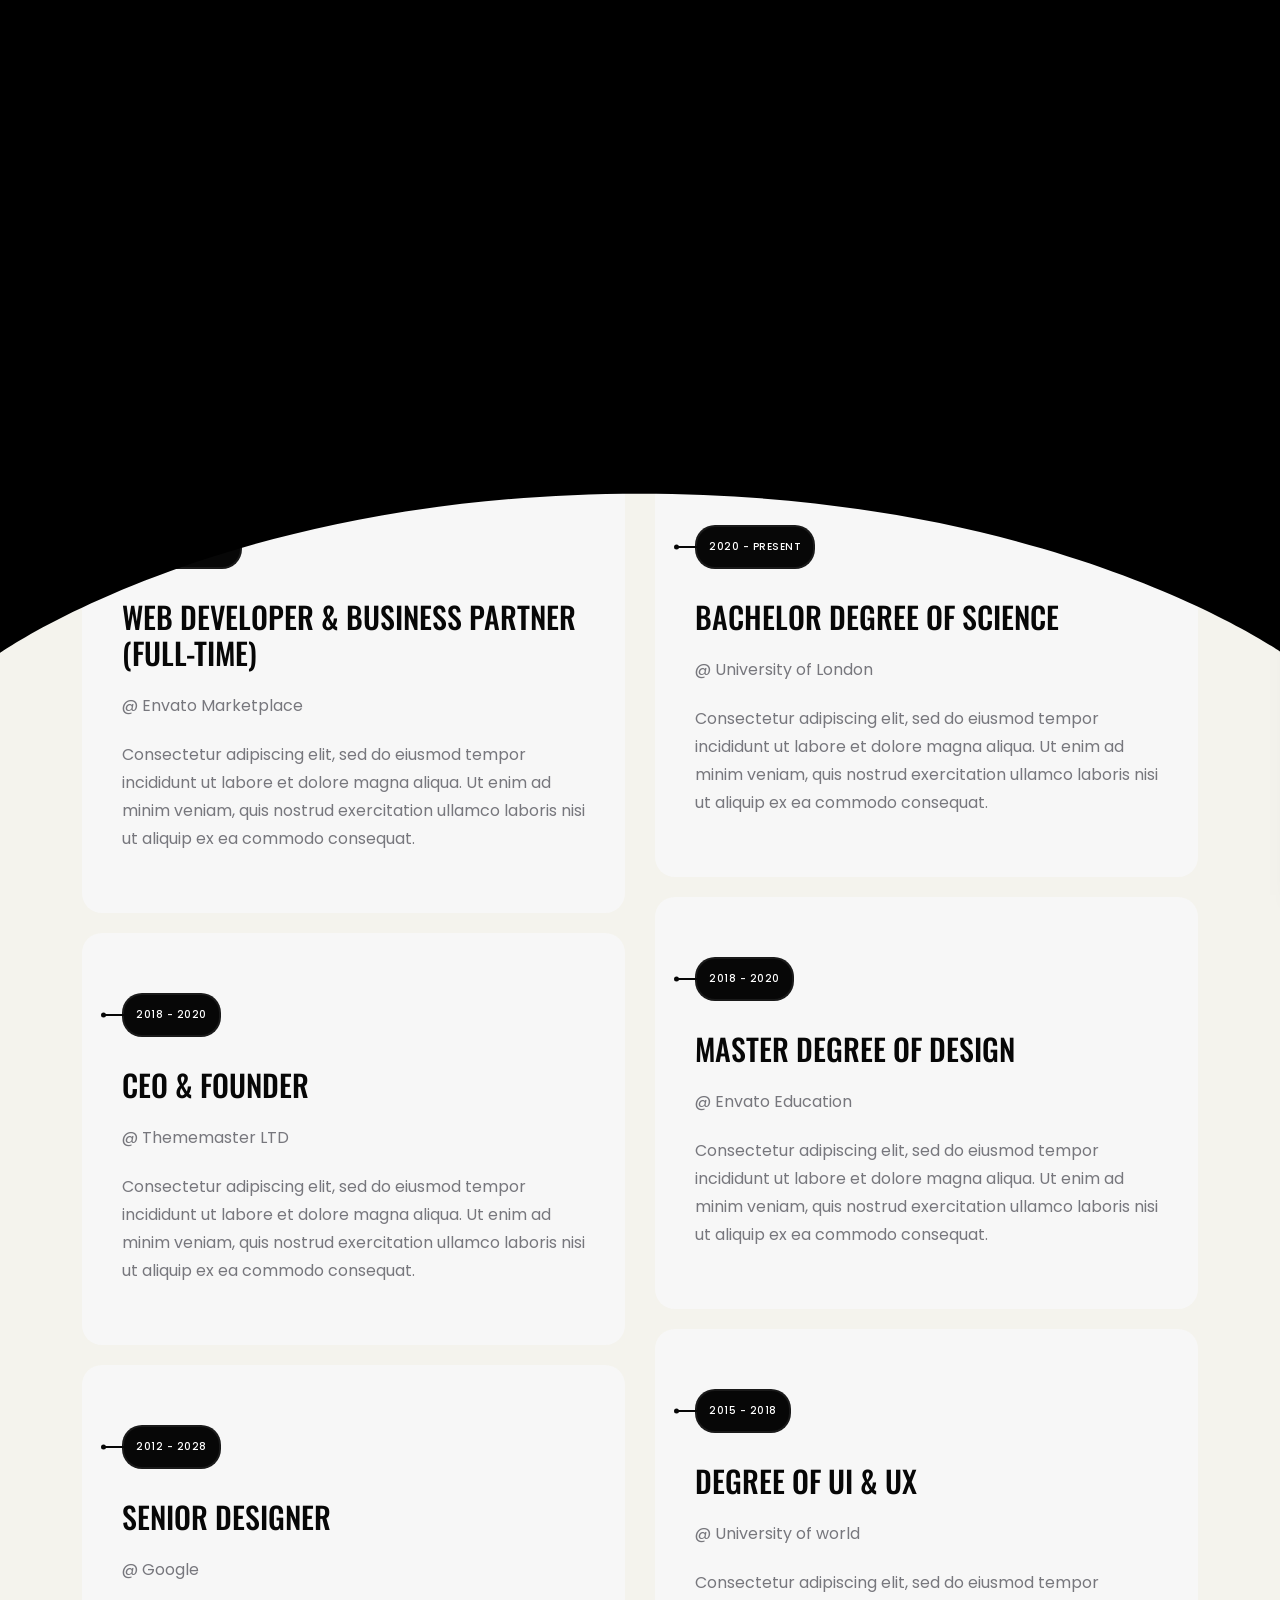
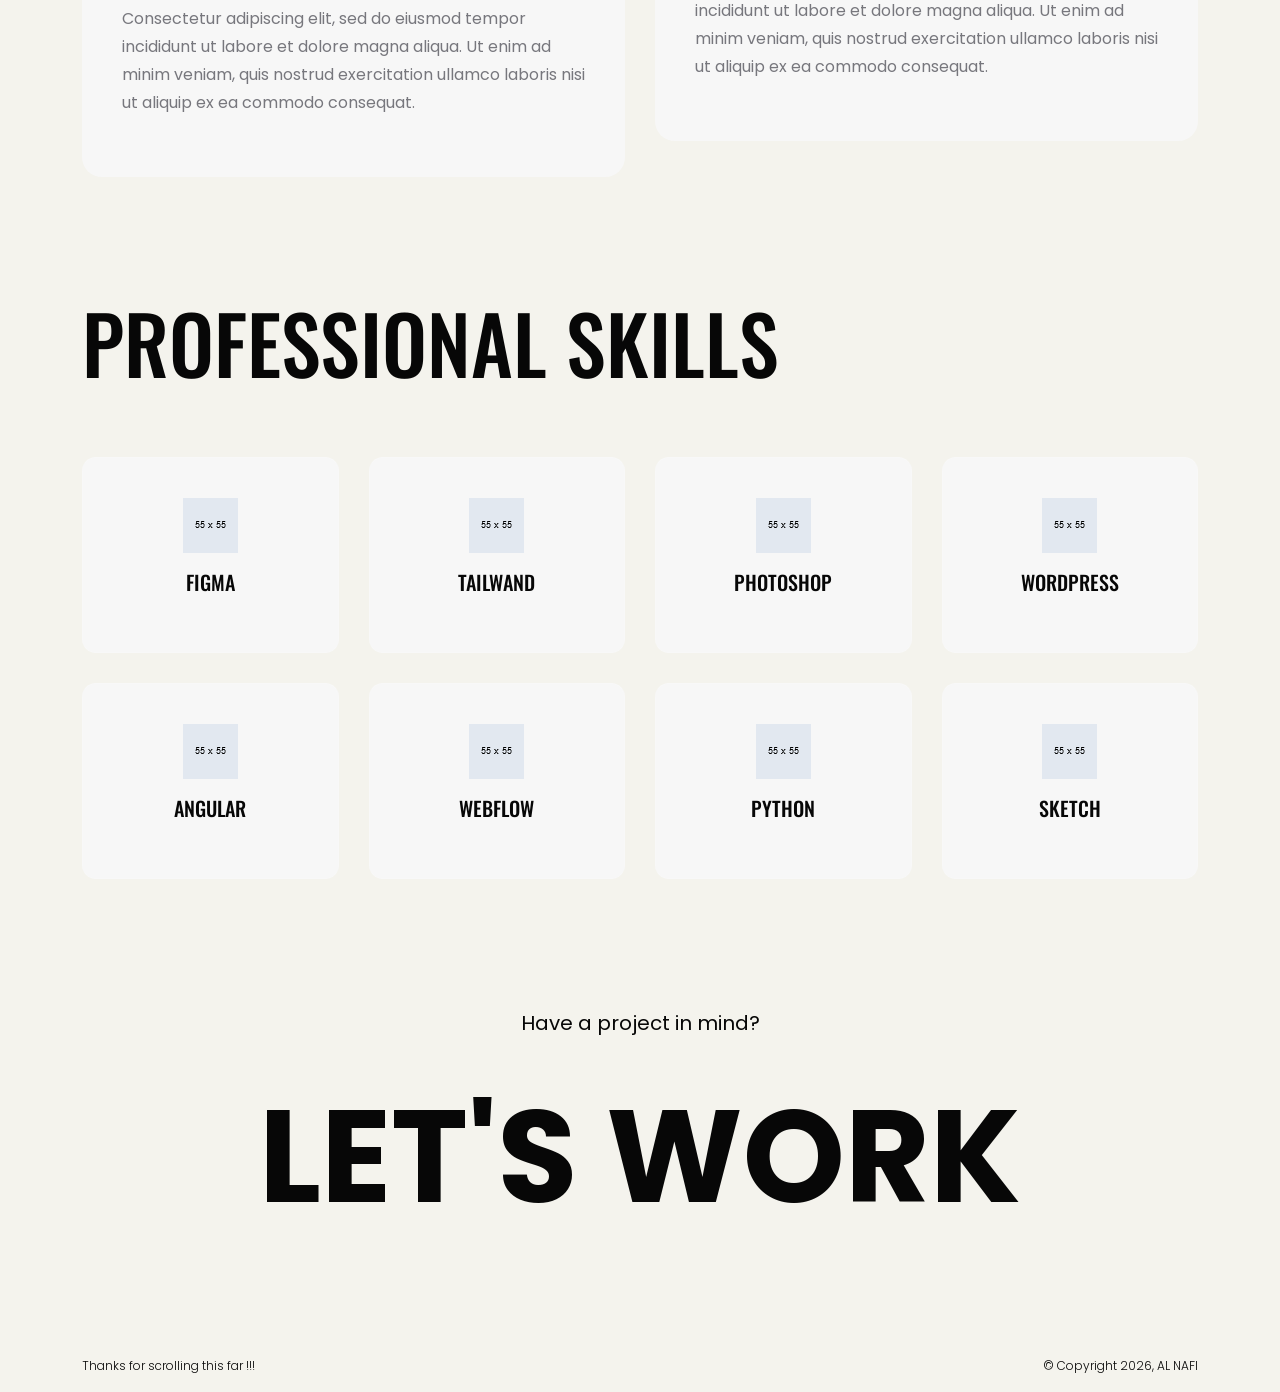
==== commit f8ab0f70: "Footer Done" ====
--- a/about.html
+++ b/about.html
@@ -287,16 +287,15 @@
                 <div class="col-lg-12">
                     <div class="footer-top">
                         <p> Have a project in mind?</p>
-                        <h2><a href="mailto:hello@websitename.com">let's work</a></h2>
+                        <h2><a href="alnafi.eng@gmail.com">let's work</a></h2>
                     </div>
                 </div>
             </div>
             <div class="row">
                 <div class="col-lg-6 col-sm-6">
-                    <p class="copy-left-text">Template by <a href="https://themeforest.net/user/creativepersonal/portfolio">Creative Personal®</a></p>
-                </div>
+<p class="copy-left-text">Thanks for scrolling this far !!!</p>                </div>
                 <div class="col-lg-6 col-sm-6">
-                    <p class="copy-right-text">&copy; Copyright 2024</p>
+                    <p class="copy-right-text">&copy; Copyright 2026, AL NAFI</p>
                 </div>
             </div>
         </div>
--- a/assets/css/style.css
+++ b/assets/css/style.css
@@ -2485,12 +2485,19 @@
     display: none;
 }
 
+.contact-form-feedback {
+    margin-top: 18px;
+    min-height: 40px;
+}
+
 .input-success {
     border: 1px solid #01B500;
+    color: #01B500;
 }
 
 .input-error {
     border: 1px solid #ff0000;
+    color: #ff4d4f;
 }
 
 .has-error .help-block.with-errors {
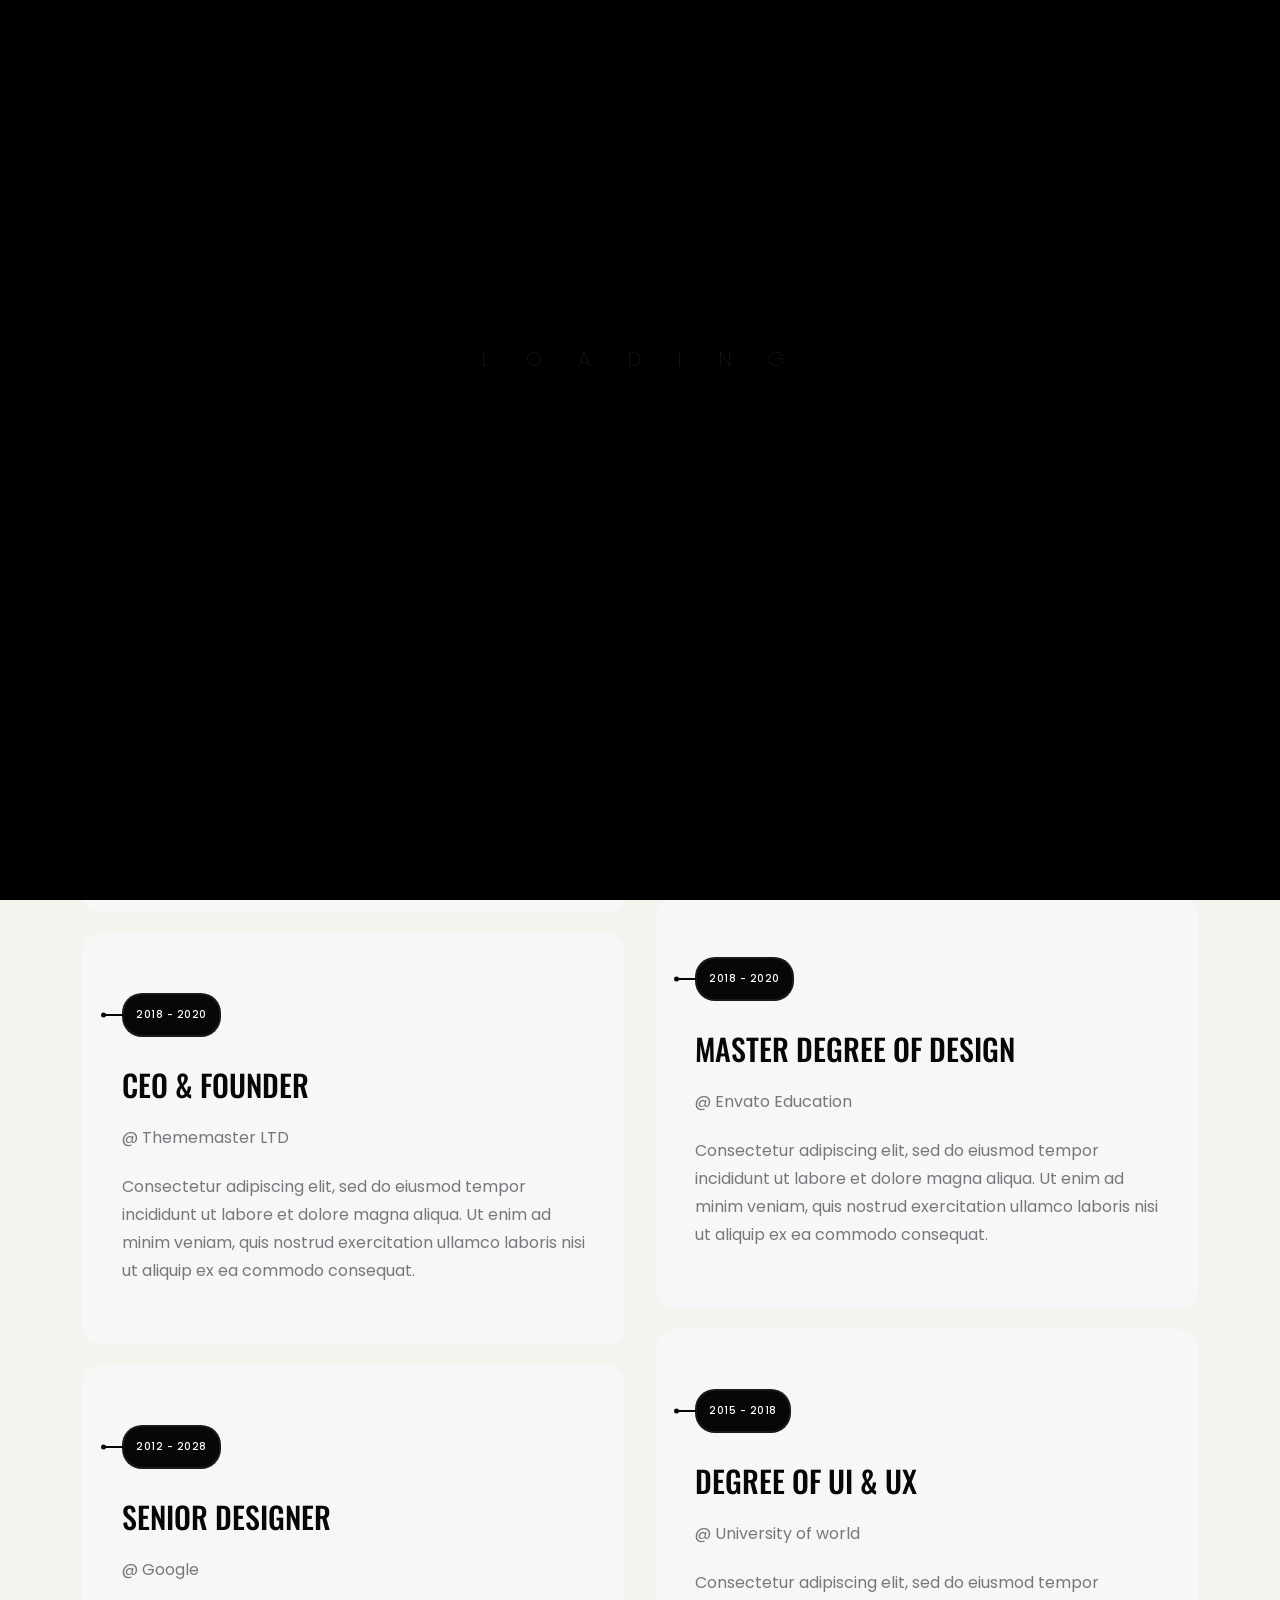
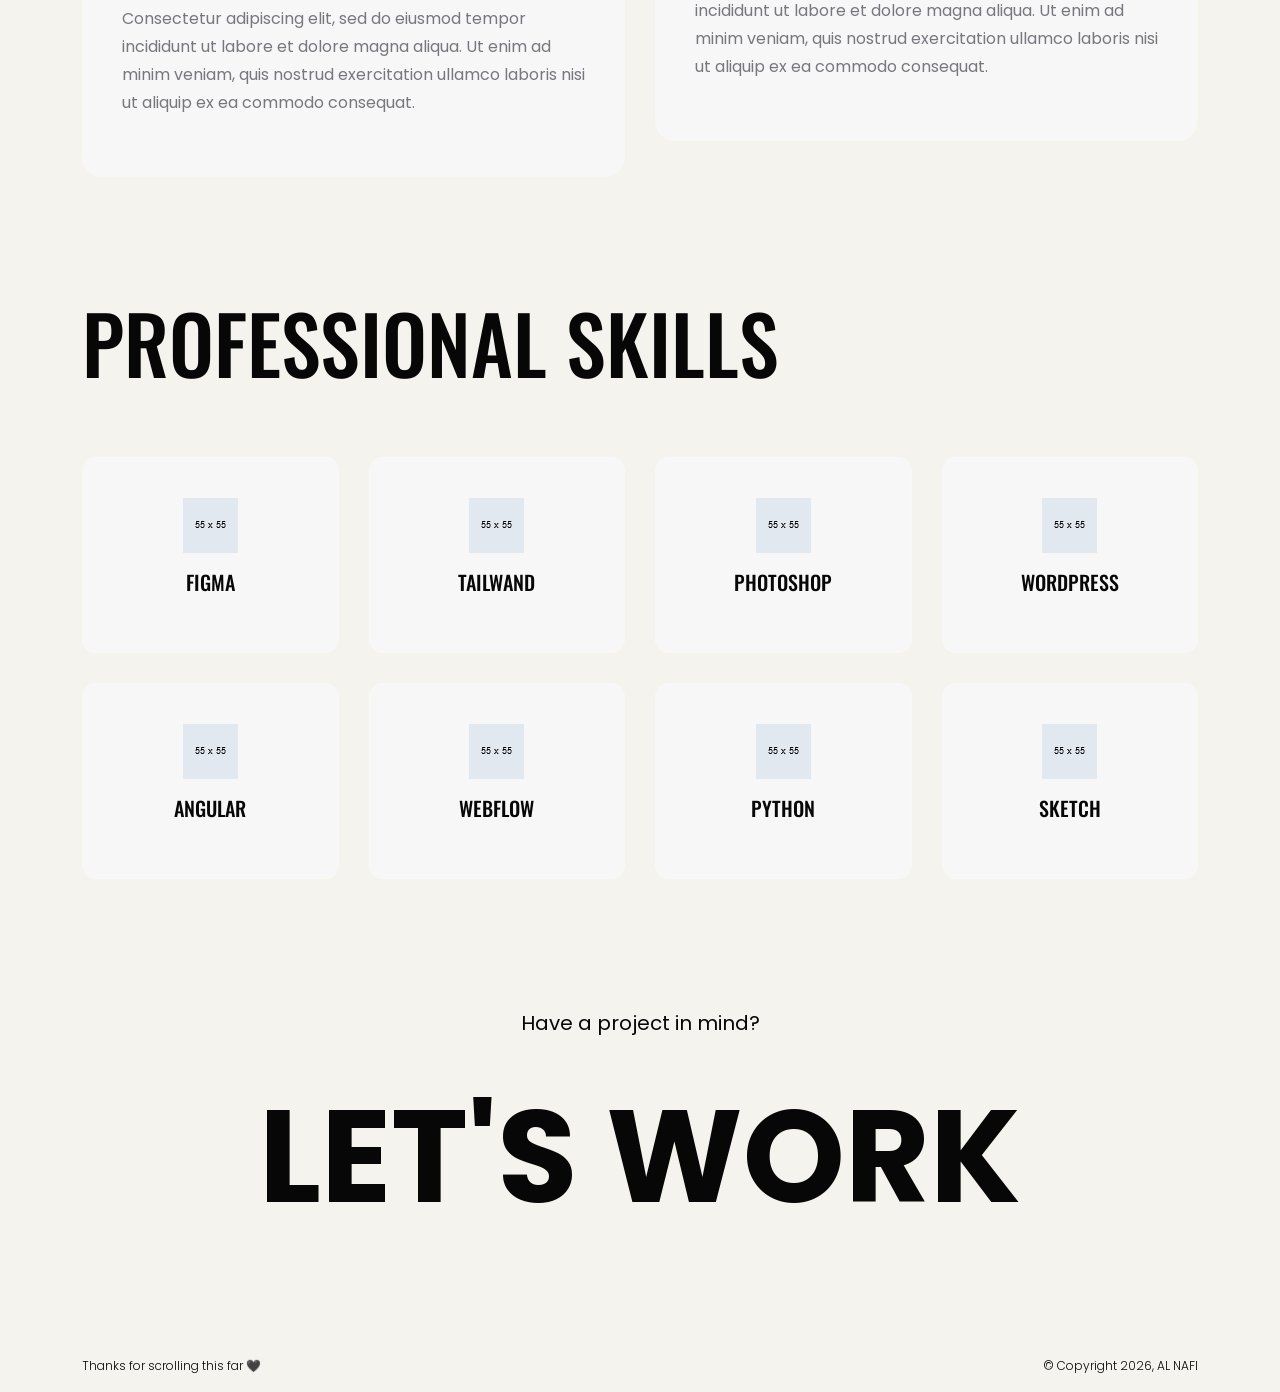
==== commit ba651883: "Footer Done" ====
--- a/about.html
+++ b/about.html
@@ -293,7 +293,7 @@
             </div>
             <div class="row">
                 <div class="col-lg-6 col-sm-6">
-<p class="copy-left-text">Thanks for scrolling this far !!!</p>                </div>
+<p class="copy-left-text">Thanks for scrolling this far 🖤</p>                </div>
                 <div class="col-lg-6 col-sm-6">
                     <p class="copy-right-text">&copy; Copyright 2026, AL NAFI</p>
                 </div>
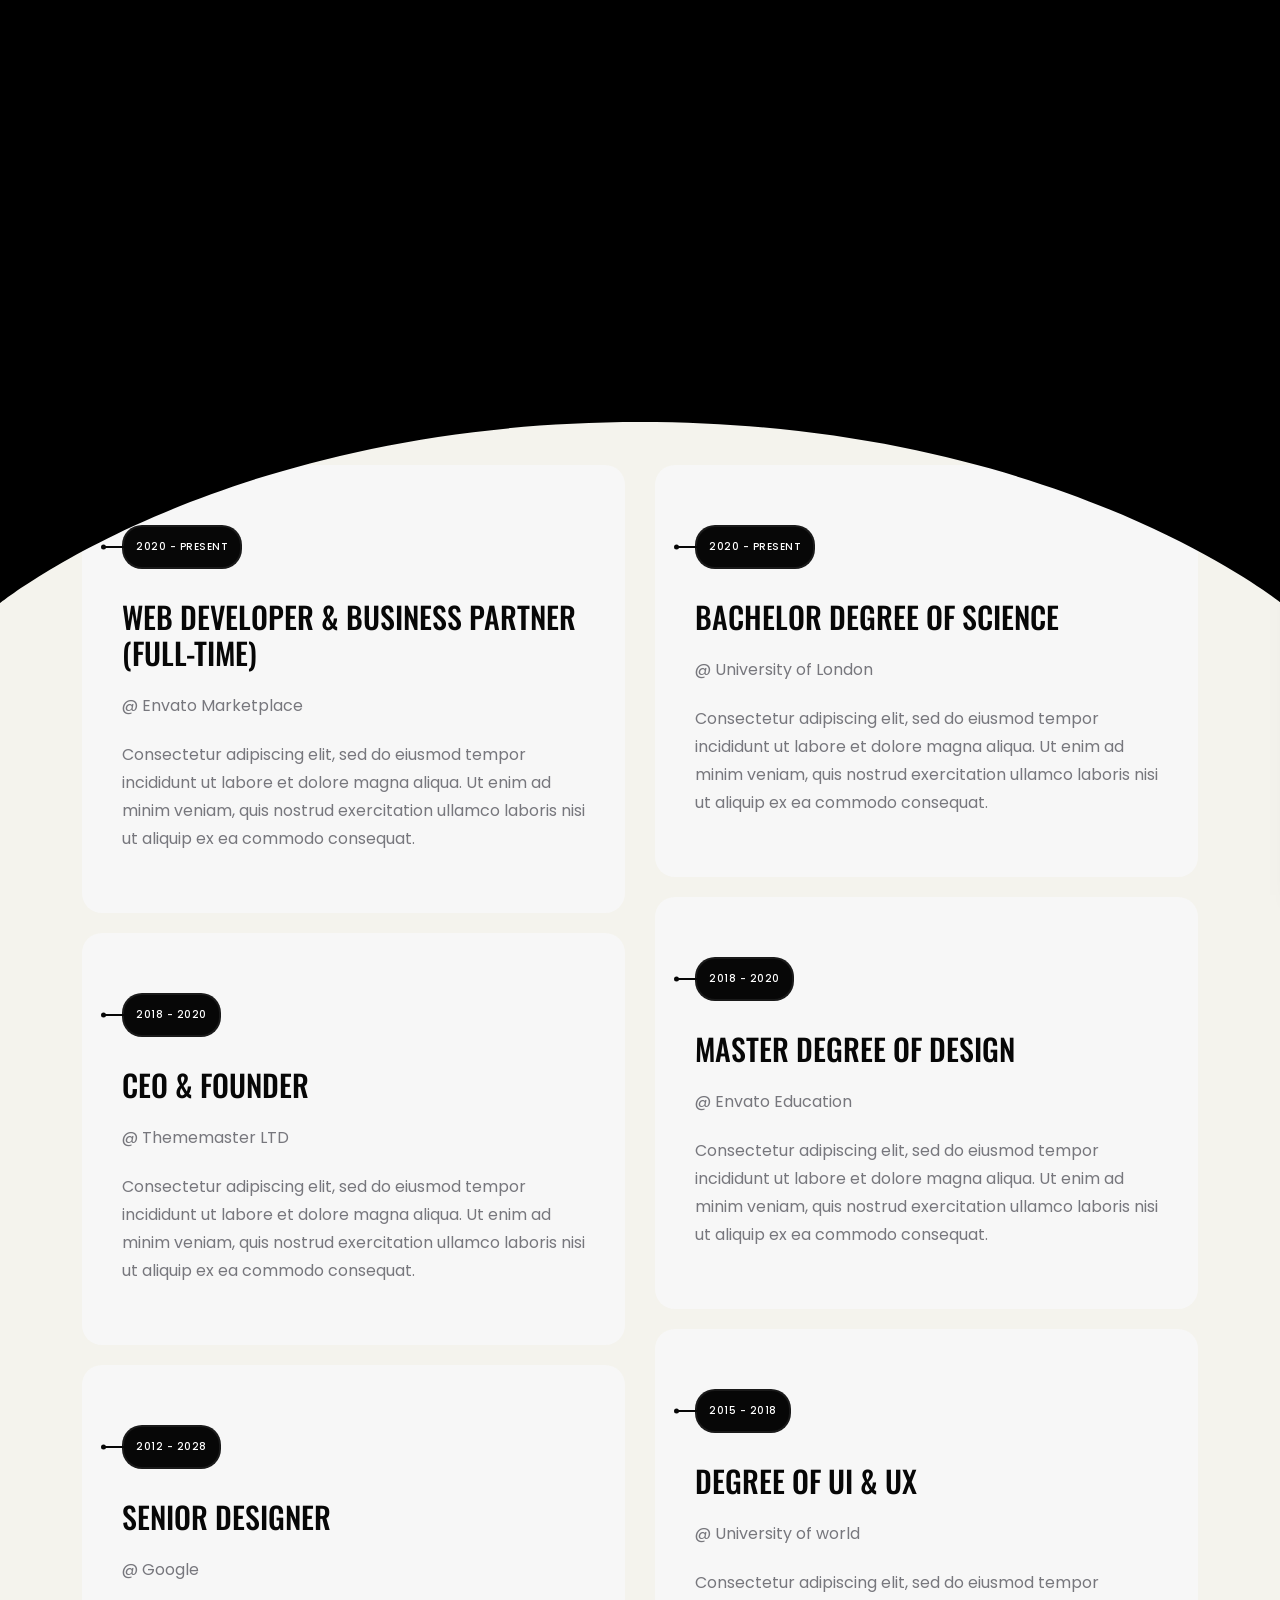
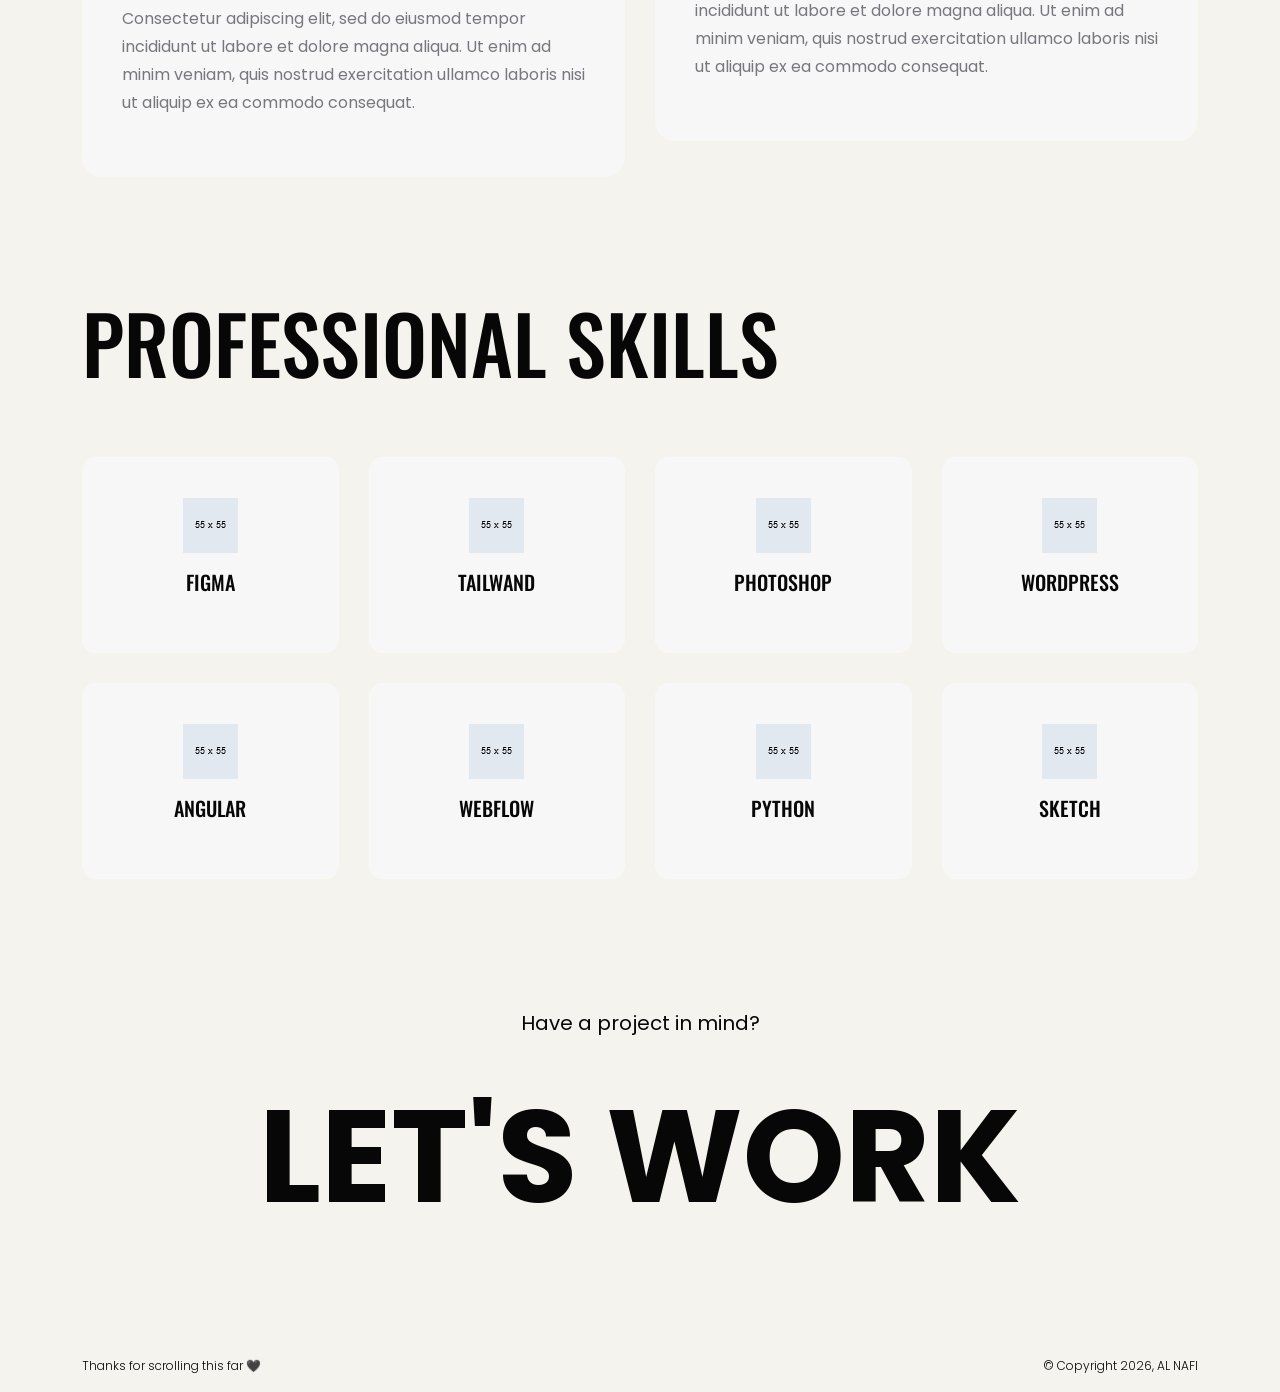
==== commit b5087c38: "footer done" ====
--- a/about.html
+++ b/about.html
@@ -7,7 +7,8 @@
     <meta http-equiv="X-UA-Compatible" content="IE=edge">
     <meta name="viewport" content="width=device-width, initial-scale=1">
     <meta name="description" content="Nino - Modern Portfolio Template">
-    <meta name="keywords" content="personal, portfolio new, html, one page, bootstrap, new html template, design, creative, onepage, clean, modern">
+    <meta name="keywords"
+        content="personal, portfolio new, html, one page, bootstrap, new html template, design, creative, onepage, clean, modern">
     <meta name="author" content="Tanvir Hossain">
     <!-- PAGE TITLE -->
     <title>Nino - Modern Portfolio Template</title>
@@ -15,7 +16,9 @@
     <!-- ALL GOOGLE FONTS -->
     <link rel="preconnect" href="https://fonts.googleapis.com">
     <link rel="preconnect" href="https://fonts.gstatic.com" crossorigin>
-    <link href="https://fonts.googleapis.com/css2?family=Oswald:wght@200..700&family=Poppins:ital,wght@0,100;0,200;0,300;0,400;0,500;0,600;0,700;0,800;0,900;1,100;1,200;1,300;1,400;1,500;1,600;1,700;1,800;1,900&display=swap" rel="stylesheet">
+    <link
+        href="https://fonts.googleapis.com/css2?family=Oswald:wght@200..700&family=Poppins:ital,wght@0,100;0,200;0,300;0,400;0,500;0,600;0,700;0,800;0,900;1,100;1,200;1,300;1,400;1,500;1,600;1,700;1,800;1,900&display=swap"
+        rel="stylesheet">
     <!-- BOOTSTRAP CSS -->
     <link rel="stylesheet" href="assets/css/bootstrap.min.css" />
     <!-- FONT AWESOME CSS -->
@@ -110,7 +113,8 @@
                                 </nav>
                             </div>
                             <div class="side-menu-icon d-lg-none text-end">
-                                <a href="javascript:void(0)" class="info-toggle-btn f-right sidebar-toggle-btn"><i class="fal fa-bars"></i></a>
+                                <a href="javascript:void(0)" class="info-toggle-btn f-right sidebar-toggle-btn"><i
+                                        class="fal fa-bars"></i></a>
                             </div>
                         </div>
                     </div>
@@ -156,7 +160,9 @@
                             <span class="resume-date">2020 - Present</span>
                             <h2>Web Developer & Business Partner (Full-Time)</h2>
                             <span>@ Envato Marketplace</span>
-                            <p>Consectetur adipiscing elit, sed do eiusmod tempor incididunt ut labore et dolore magna aliqua. Ut enim ad minim veniam, quis nostrud exercitation ullamco laboris nisi ut aliquip ex ea commodo consequat.</p>
+                            <p>Consectetur adipiscing elit, sed do eiusmod tempor incididunt ut labore et dolore magna
+                                aliqua. Ut enim ad minim veniam, quis nostrud exercitation ullamco laboris nisi ut
+                                aliquip ex ea commodo consequat.</p>
                         </div>
                         <!-- / END SINGLE EXPERIENCE DESIGN AREA -->
                         <!-- START SINGLE EXPERIENCE DESIGN AREA -->
@@ -164,7 +170,9 @@
                             <span class="resume-date">2018 - 2020</span>
                             <h2>CEO & Founder</h2>
                             <span>@ Thememaster LTD</span>
-                            <p>Consectetur adipiscing elit, sed do eiusmod tempor incididunt ut labore et dolore magna aliqua. Ut enim ad minim veniam, quis nostrud exercitation ullamco laboris nisi ut aliquip ex ea commodo consequat.</p>
+                            <p>Consectetur adipiscing elit, sed do eiusmod tempor incididunt ut labore et dolore magna
+                                aliqua. Ut enim ad minim veniam, quis nostrud exercitation ullamco laboris nisi ut
+                                aliquip ex ea commodo consequat.</p>
                         </div>
                         <!-- / END SINGLE EXPERIENCE DESIGN AREA -->
                         <!-- START SINGLE EXPERIENCE DESIGN AREA -->
@@ -172,7 +180,9 @@
                             <span class="resume-date">2012 - 2028</span>
                             <h2>Senior Designer</h2>
                             <span>@ Google</span>
-                            <p>Consectetur adipiscing elit, sed do eiusmod tempor incididunt ut labore et dolore magna aliqua. Ut enim ad minim veniam, quis nostrud exercitation ullamco laboris nisi ut aliquip ex ea commodo consequat.</p>
+                            <p>Consectetur adipiscing elit, sed do eiusmod tempor incididunt ut labore et dolore magna
+                                aliqua. Ut enim ad minim veniam, quis nostrud exercitation ullamco laboris nisi ut
+                                aliquip ex ea commodo consequat.</p>
                         </div>
                         <!-- / END SINGLE EXPERIENCE DESIGN AREA -->
                     </div>
@@ -184,7 +194,9 @@
                             <span class="resume-date">2020 - Present</span>
                             <h2>Bachelor Degree of Science</h2>
                             <span>@ University of London</span>
-                            <p>Consectetur adipiscing elit, sed do eiusmod tempor incididunt ut labore et dolore magna aliqua. Ut enim ad minim veniam, quis nostrud exercitation ullamco laboris nisi ut aliquip ex ea commodo consequat.</p>
+                            <p>Consectetur adipiscing elit, sed do eiusmod tempor incididunt ut labore et dolore magna
+                                aliqua. Ut enim ad minim veniam, quis nostrud exercitation ullamco laboris nisi ut
+                                aliquip ex ea commodo consequat.</p>
                         </div>
                         <!-- / END SINGLE EDUCATION DESIGN AREA -->
                         <!-- START SINGLE EDUCATION DESIGN AREA -->
@@ -192,7 +204,9 @@
                             <span class="resume-date">2018 - 2020</span>
                             <h2>Master Degree of Design</h2>
                             <span>@ Envato Education</span>
-                            <p>Consectetur adipiscing elit, sed do eiusmod tempor incididunt ut labore et dolore magna aliqua. Ut enim ad minim veniam, quis nostrud exercitation ullamco laboris nisi ut aliquip ex ea commodo consequat.</p>
+                            <p>Consectetur adipiscing elit, sed do eiusmod tempor incididunt ut labore et dolore magna
+                                aliqua. Ut enim ad minim veniam, quis nostrud exercitation ullamco laboris nisi ut
+                                aliquip ex ea commodo consequat.</p>
                         </div>
                         <!-- / END SINGLE EDUCATION DESIGN AREA -->
                         <!-- START SINGLE EDUCATION DESIGN AREA -->
@@ -200,7 +214,9 @@
                             <span class="resume-date">2015 - 2018</span>
                             <h2>Degree Of UI & UX</h2>
                             <span>@ University of world</span>
-                            <p>Consectetur adipiscing elit, sed do eiusmod tempor incididunt ut labore et dolore magna aliqua. Ut enim ad minim veniam, quis nostrud exercitation ullamco laboris nisi ut aliquip ex ea commodo consequat.</p>
+                            <p>Consectetur adipiscing elit, sed do eiusmod tempor incididunt ut labore et dolore magna
+                                aliqua. Ut enim ad minim veniam, quis nostrud exercitation ullamco laboris nisi ut
+                                aliquip ex ea commodo consequat.</p>
                         </div>
                         <!-- / END SINGLE EDUCATION DESIGN AREA -->
                     </div>
@@ -293,7 +309,8 @@
             </div>
             <div class="row">
                 <div class="col-lg-6 col-sm-6">
-<p class="copy-left-text">Thanks for scrolling this far 🖤</p>                </div>
+                    <p class="copy-left-text">Thanks for scrolling this far 🖤</p>
+                </div>
                 <div class="col-lg-6 col-sm-6">
                     <p class="copy-right-text">&copy; Copyright 2026, AL NAFI</p>
                 </div>
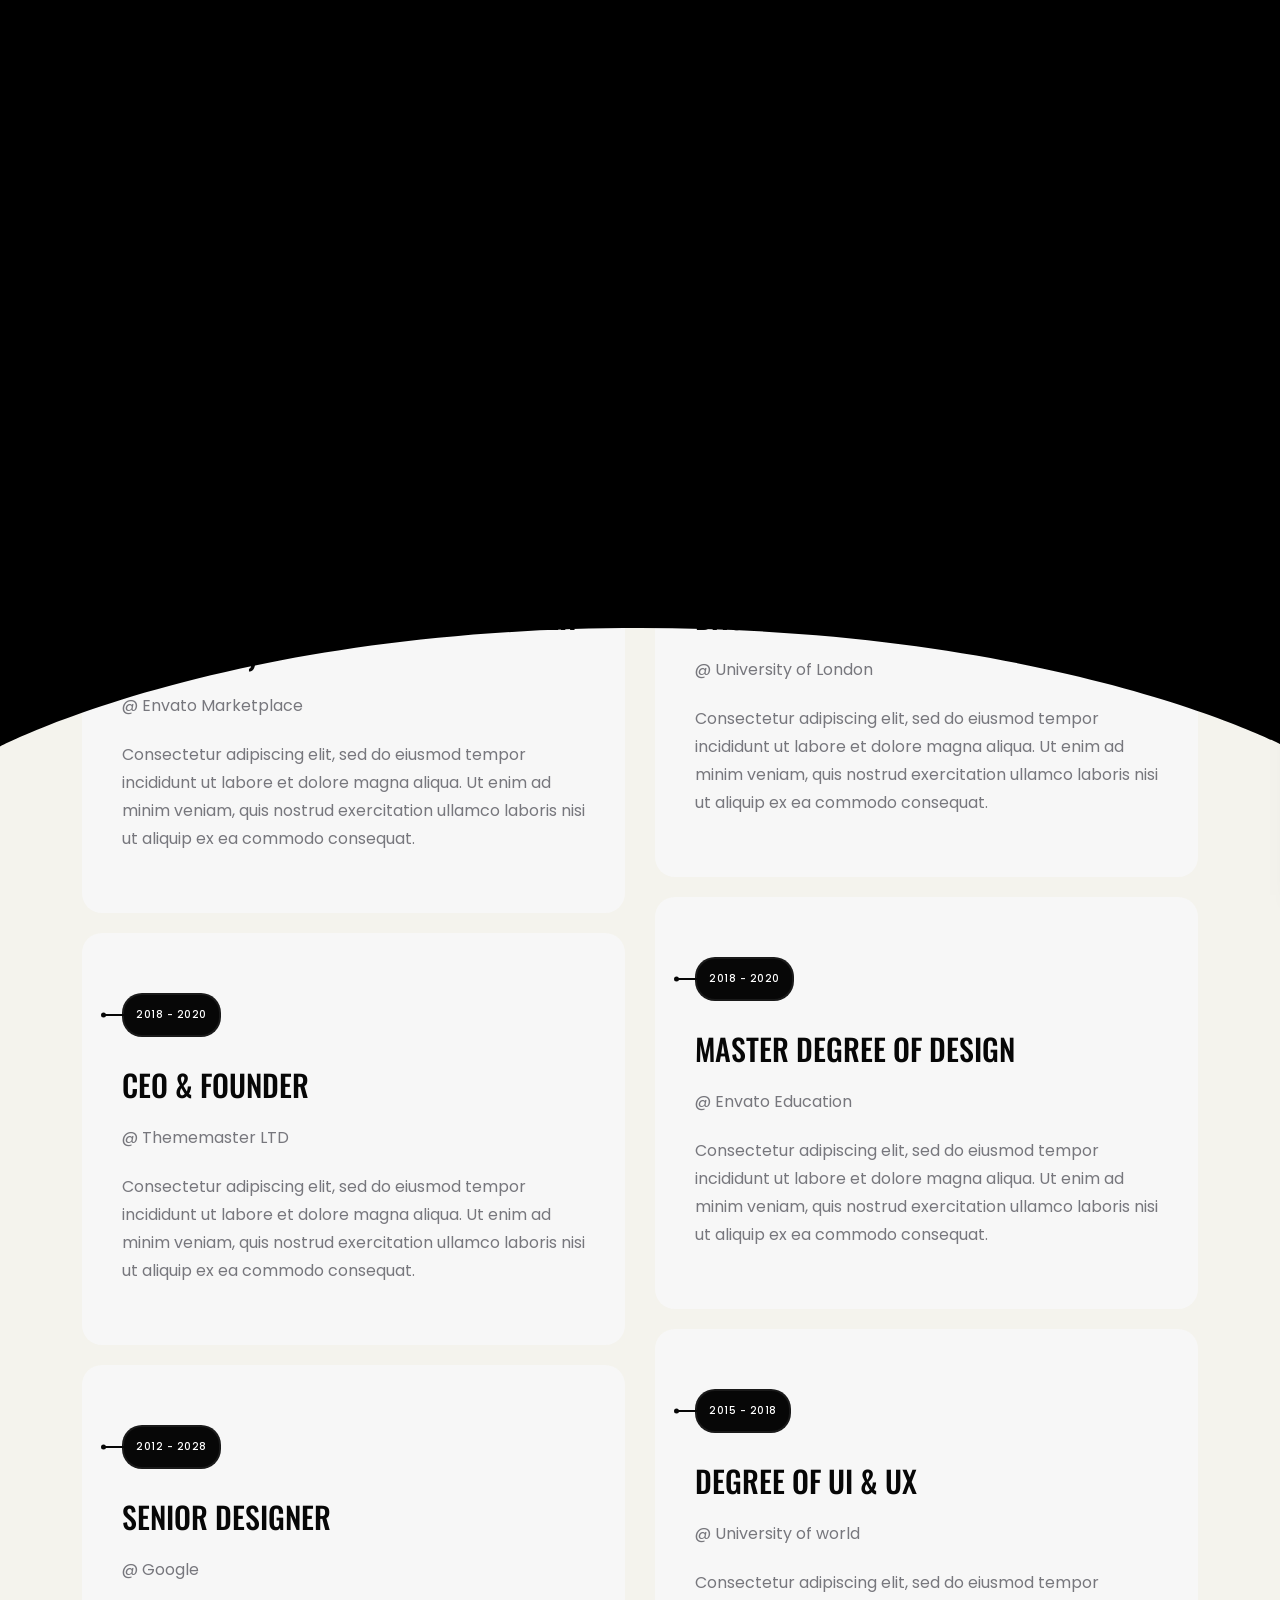
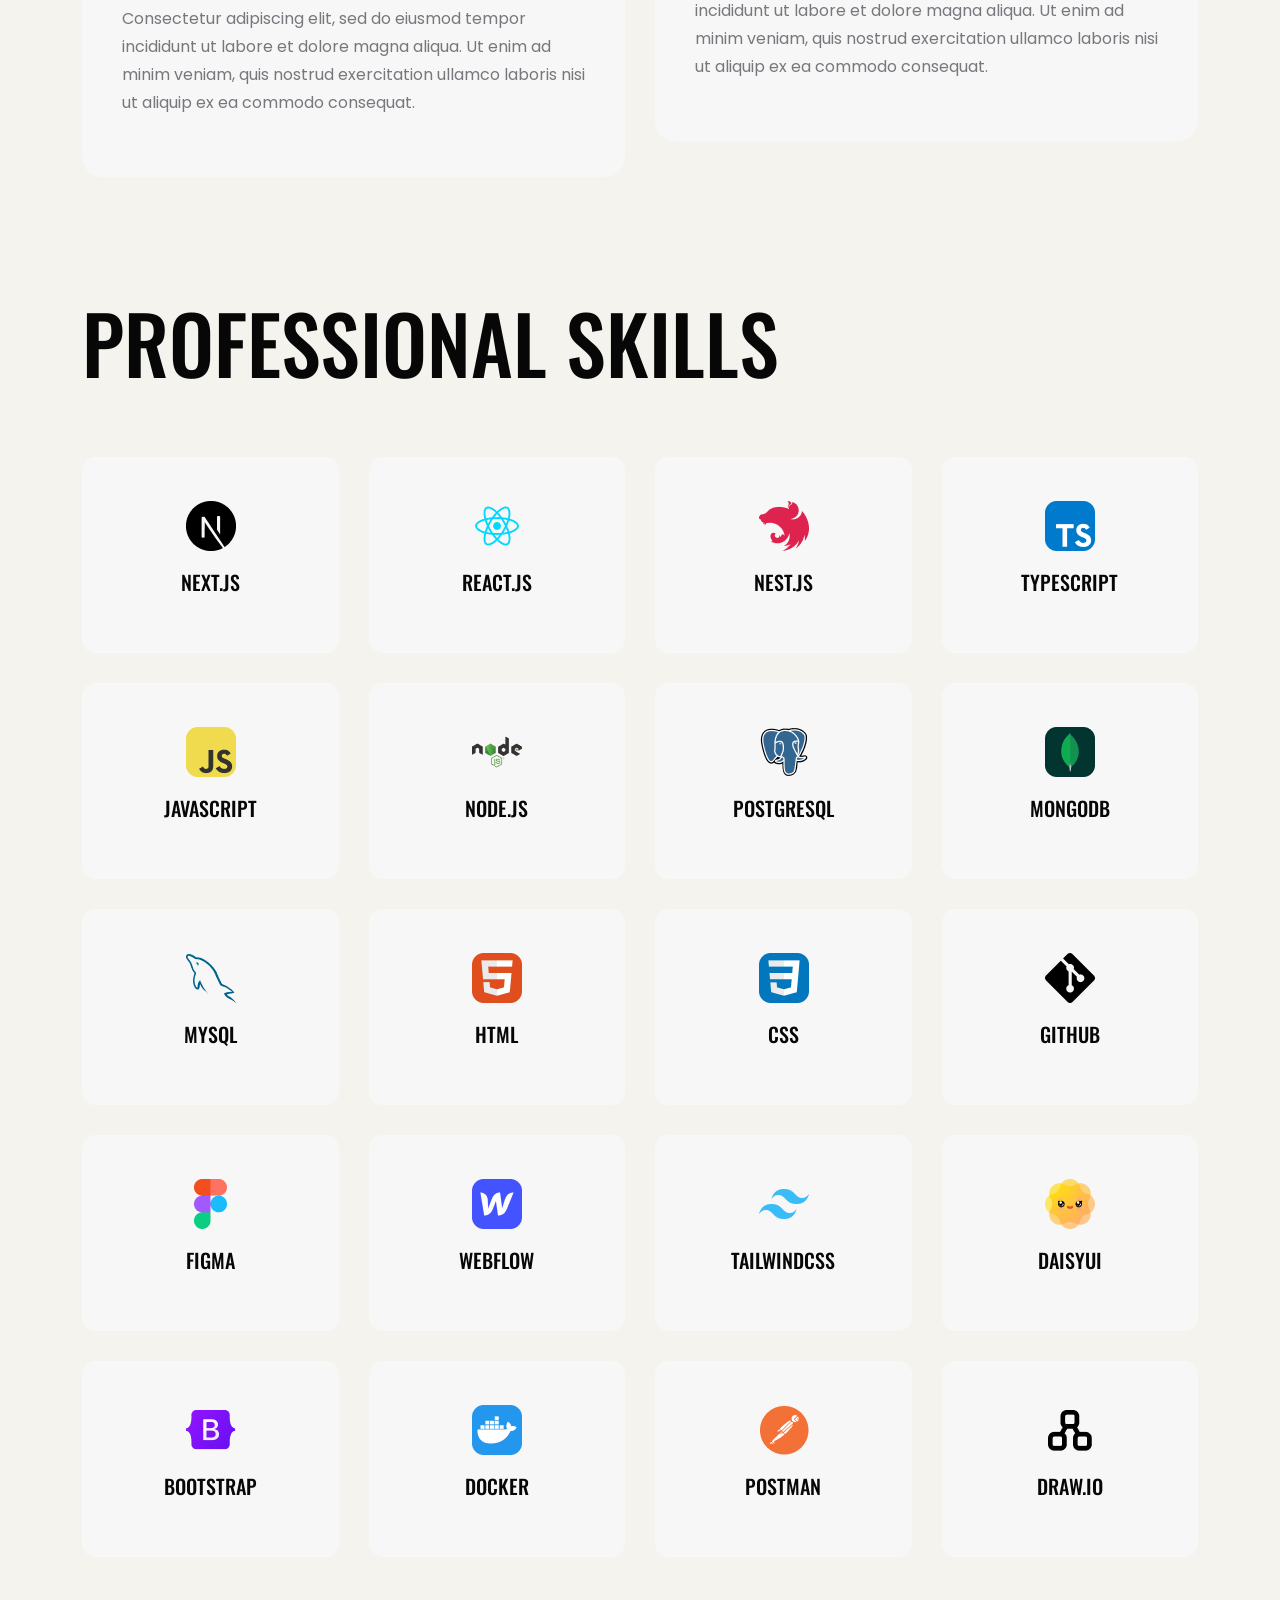
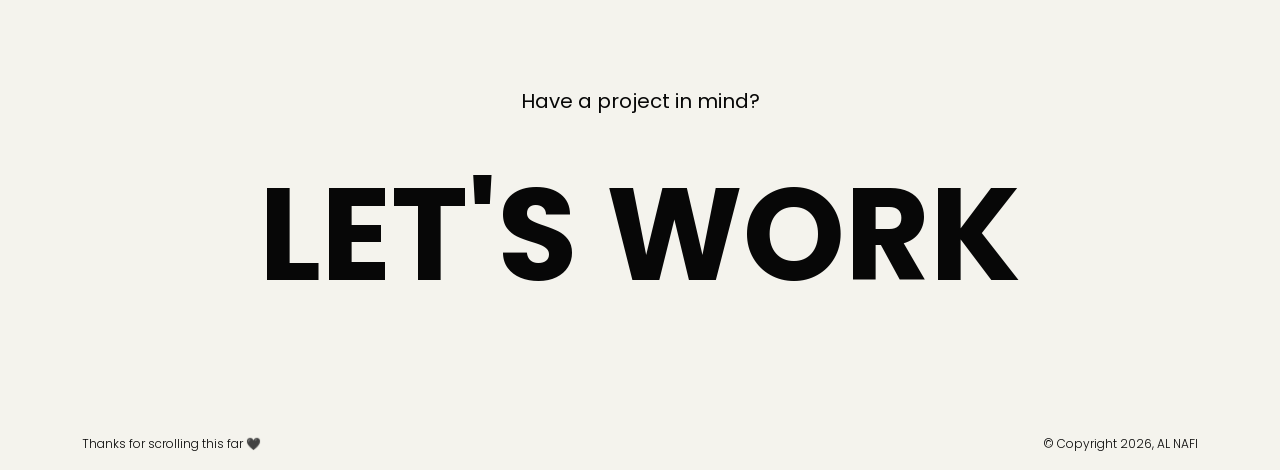
==== commit 41703c51: "Skills added" ====
--- a/about.html
+++ b/about.html
@@ -243,49 +243,121 @@
                                 <div class="col-xl-3 col-lg-4 col-md-3 col-sm-4 col-6">
                                     <div class="skill-item wow fadeInUp delay-0-2s">
                                         <img src="assets/images/skills/skill1.png" alt="Skill" />
-                                        <h5>Figma</h5>
+                                        <h5>Next.js</h5>
                                     </div>
                                 </div>
                                 <div class="col-xl-3 col-lg-4 col-md-3 col-sm-4 col-6">
                                     <div class="skill-item wow fadeInUp delay-0-3s">
                                         <img src="assets/images/skills/skill2.png" alt="Skill" />
-                                        <h5>Tailwand</h5>
+                                        <h5>React.js</h5>
                                     </div>
                                 </div>
                                 <div class="col-xl-3 col-lg-4 col-md-3 col-sm-4 col-6">
                                     <div class="skill-item wow fadeInUp delay-0-4s">
                                         <img src="assets/images/skills/skill3.png" alt="Skill" />
-                                        <h5>Photoshop</h5>
+                                        <h5>Nest.js</h5>
                                     </div>
                                 </div>
                                 <div class="col-xl-3 col-lg-4 col-md-3 col-sm-4 col-6">
                                     <div class="skill-item wow fadeInUp delay-0-5s">
                                         <img src="assets/images/skills/skill4.png" alt="Skill" />
-                                        <h5>WordPress</h5>
+                                        <h5>Typescript</h5>
                                     </div>
                                 </div>
                                 <div class="col-xl-3 col-lg-4 col-md-3 col-sm-4 col-6">
                                     <div class="skill-item wow fadeInUp delay-0-2s">
                                         <img src="assets/images/skills/skill5.png" alt="Skill" />
-                                        <h5>Angular</h5>
+                                        <h5>Javascript</h5>
                                     </div>
                                 </div>
                                 <div class="col-xl-3 col-lg-4 col-md-3 col-sm-4 col-6">
                                     <div class="skill-item wow fadeInUp delay-0-3s">
                                         <img src="assets/images/skills/skill6.png" alt="Skill" />
-                                        <h5>Webflow</h5>
+                                        <h5>Node.js</h5>
                                     </div>
                                 </div>
                                 <div class="col-xl-3 col-lg-4 col-md-3 col-sm-4 col-6">
                                     <div class="skill-item wow fadeInUp delay-0-4s">
                                         <img src="assets/images/skills/skill7.png" alt="Skill" />
-                                        <h5>Python</h5>
+                                        <h5>PostgreSQL</h5>
                                     </div>
                                 </div>
                                 <div class="col-xl-3 col-lg-4 col-md-3 col-sm-4 col-6">
                                     <div class="skill-item wow fadeInUp delay-0-5s">
-                                        <img src="assets/images/skills/skill8.png" alt="Skill" />
-                                        <h5>Sketch</h5>
+                                        <img src="assets/images/skills/skill8.png" alt="Figma logo" />
+                                        <h5>MongoDB</h5>
+                                    </div>
+                                </div>
+                                <div class="col-xl-3 col-lg-4 col-md-3 col-sm-4 col-6">
+                                    <div class="skill-item wow fadeInUp delay-0-2s">
+                                        <img src="assets/images/skills/skill9.png" alt="Skill" />
+                                        <h5>MySQL</h5>
+                                    </div>
+                                </div>
+                                <div class="col-xl-3 col-lg-4 col-md-3 col-sm-4 col-6">
+                                    <div class="skill-item wow fadeInUp delay-0-3s">
+                                        <img src="assets/images/skills/skill10.png" alt="Skill" />
+                                        <h5>HTML</h5>
+                                    </div>
+                                </div>
+                                <div class="col-xl-3 col-lg-4 col-md-3 col-sm-4 col-6">
+                                    <div class="skill-item wow fadeInUp delay-0-4s">
+                                        <img src="assets/images/skills/skill11.png" alt="Skill" />
+                                        <h5>CSS</h5>
+                                    </div>
+                                </div>
+                                <div class="col-xl-3 col-lg-4 col-md-3 col-sm-4 col-6">
+                                    <div class="skill-item wow fadeInUp delay-0-5s">
+                                        <img src="assets/images/skills/skill12.png" alt="Figma logo" />
+                                        <h5>GitHub</h5>
+                                    </div>
+                                </div>
+                                <div class="col-xl-3 col-lg-4 col-md-3 col-sm-4 col-6">
+                                    <div class="skill-item wow fadeInUp delay-0-2s">
+                                        <img src="assets/images/skills/skill13.png" alt="Skill" />
+                                        <h5>Figma</h5>
+                                    </div>
+                                </div>
+                                <div class="col-xl-3 col-lg-4 col-md-3 col-sm-4 col-6">
+                                    <div class="skill-item wow fadeInUp delay-0-3s">
+                                        <img src="assets/images/skills/skill14.png" alt="Skill" />
+                                        <h5>Webflow</h5>
+                                    </div>
+                                </div>
+                                <div class="col-xl-3 col-lg-4 col-md-3 col-sm-4 col-6">
+                                    <div class="skill-item wow fadeInUp delay-0-4s">
+                                        <img src="assets/images/skills/skill15.png" alt="Skill" />
+                                        <h5>TailwindCSS</h5>
+                                    </div>
+                                </div>
+                                <div class="col-xl-3 col-lg-4 col-md-3 col-sm-4 col-6">
+                                    <div class="skill-item wow fadeInUp delay-0-5s">
+                                        <img src="assets/images/skills/skill16.png" alt="Figma logo" />
+                                        <h5>DaisyUI</h5>
+                                    </div>
+                                </div>
+                                <div class="col-xl-3 col-lg-4 col-md-3 col-sm-4 col-6">
+                                    <div class="skill-item wow fadeInUp delay-0-2s">
+                                        <img src="assets/images/skills/skill17.png" alt="Skill" />
+                                        <h5>Bootstrap</h5>
+                                    </div>
+                                </div>
+                                <div class="col-xl-3 col-lg-4 col-md-3 col-sm-4 col-6">
+                                    <div class="skill-item wow fadeInUp delay-0-3s">
+                                        <img src="assets/images/skills/skill18.png" alt="Skill" />
+                                        <h5>Docker</h5>
+                                    </div>
+                                </div>
+                                <div class="col-xl-3 col-lg-4 col-md-3 col-sm-4 col-6">
+                                    <div class="skill-item wow fadeInUp delay-0-4s">
+                                        <img src="assets/images/skills/skill19.png" alt="Skill" />
+                                        <h5>Postman</h5>
+                                    </div>
+                                </div>
+                                <div class="col-xl-3 col-lg-4 col-md-3 col-sm-4 col-6">
+                                    <div class="skill-item wow fadeInUp delay-0-5s">
+                                        <img src="assets/images/skills/skill20.png" alt="Figma logo" />
+                                        <h5>Draw.io</h5>
                                     </div>
                                 </div>
                             </div>
--- a/assets/css/style.css
+++ b/assets/css/style.css
@@ -1391,7 +1391,6 @@
 * ----------------------------------------------------------------------------------------
 */
 .about-area {
-    padding-top: 100px;
     padding-bottom: 100px;
 }
 
@@ -3418,21 +3417,6 @@
     border: 1px solid var(--border-color);
 }
 
-
-
-
-
-
-
-
-
-
-
-
-
-
-
-
 .company-design-area {
     padding: 100px 0px;
 }
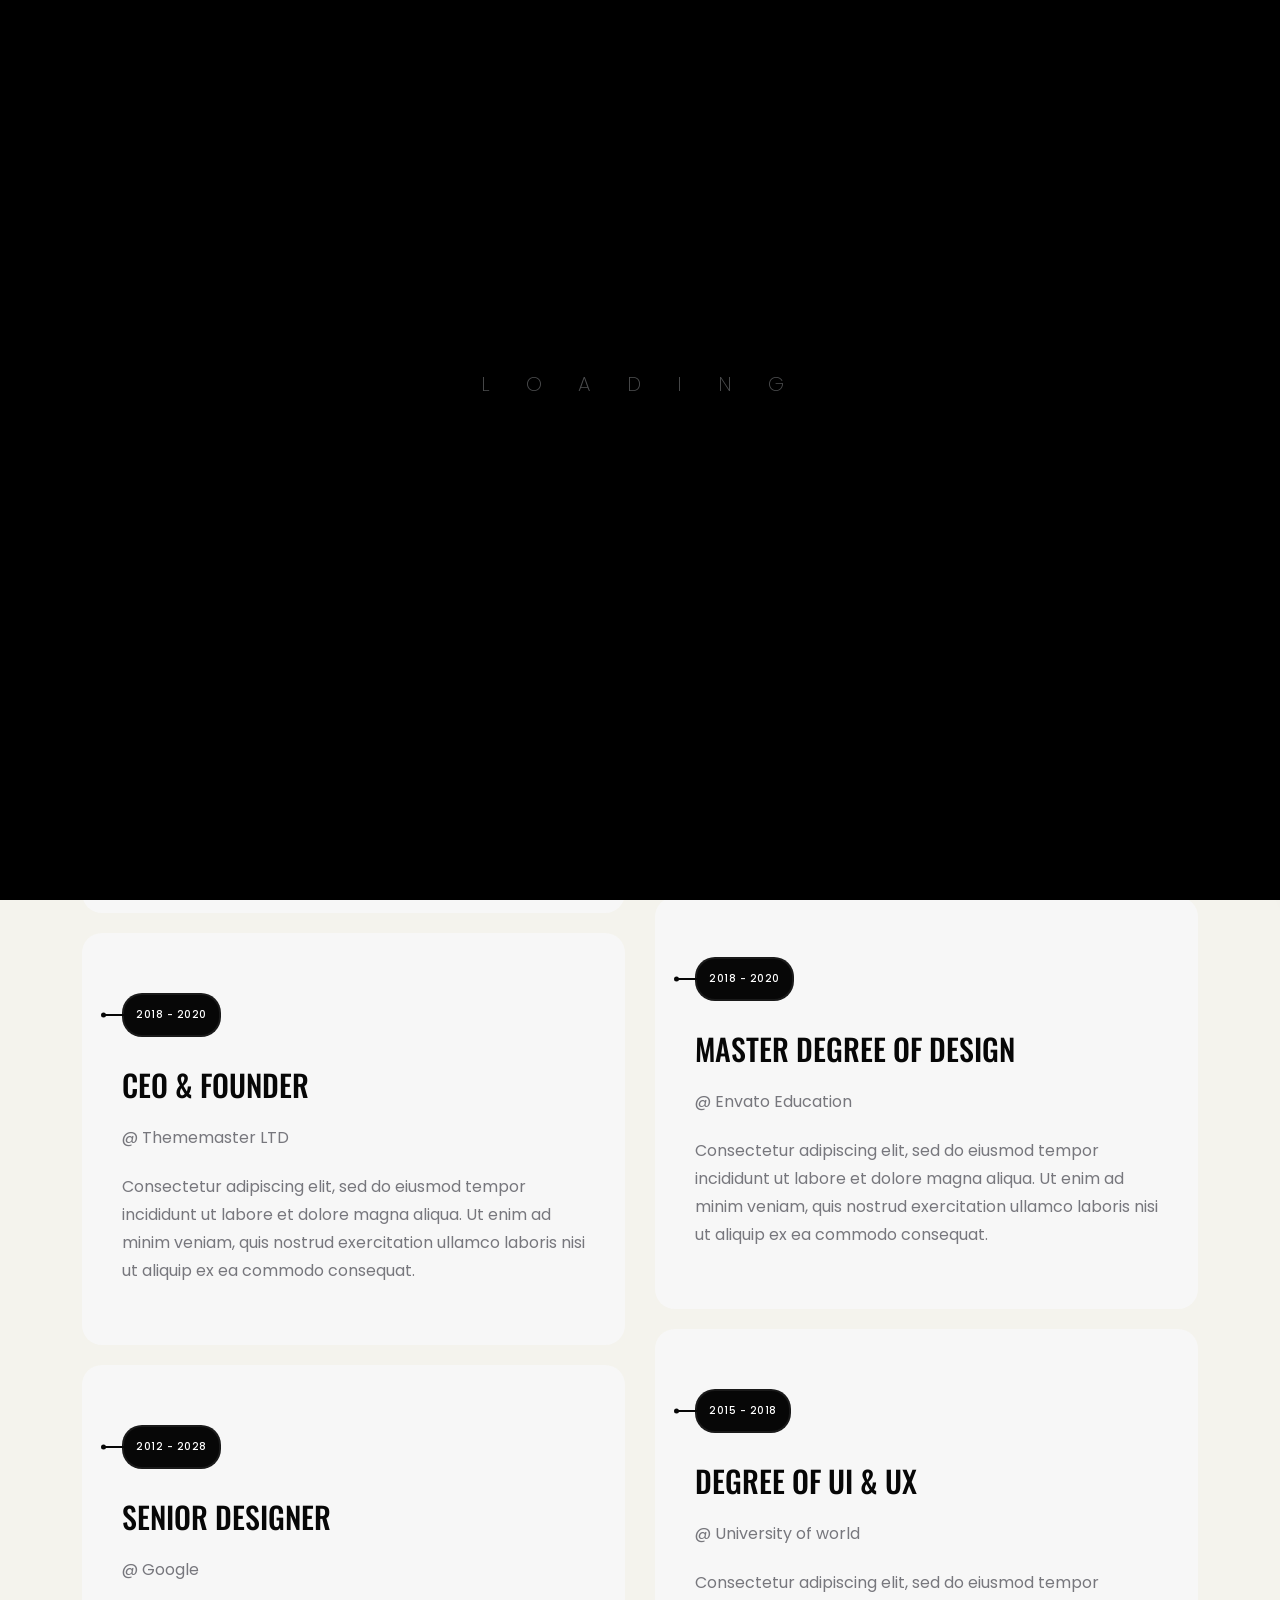
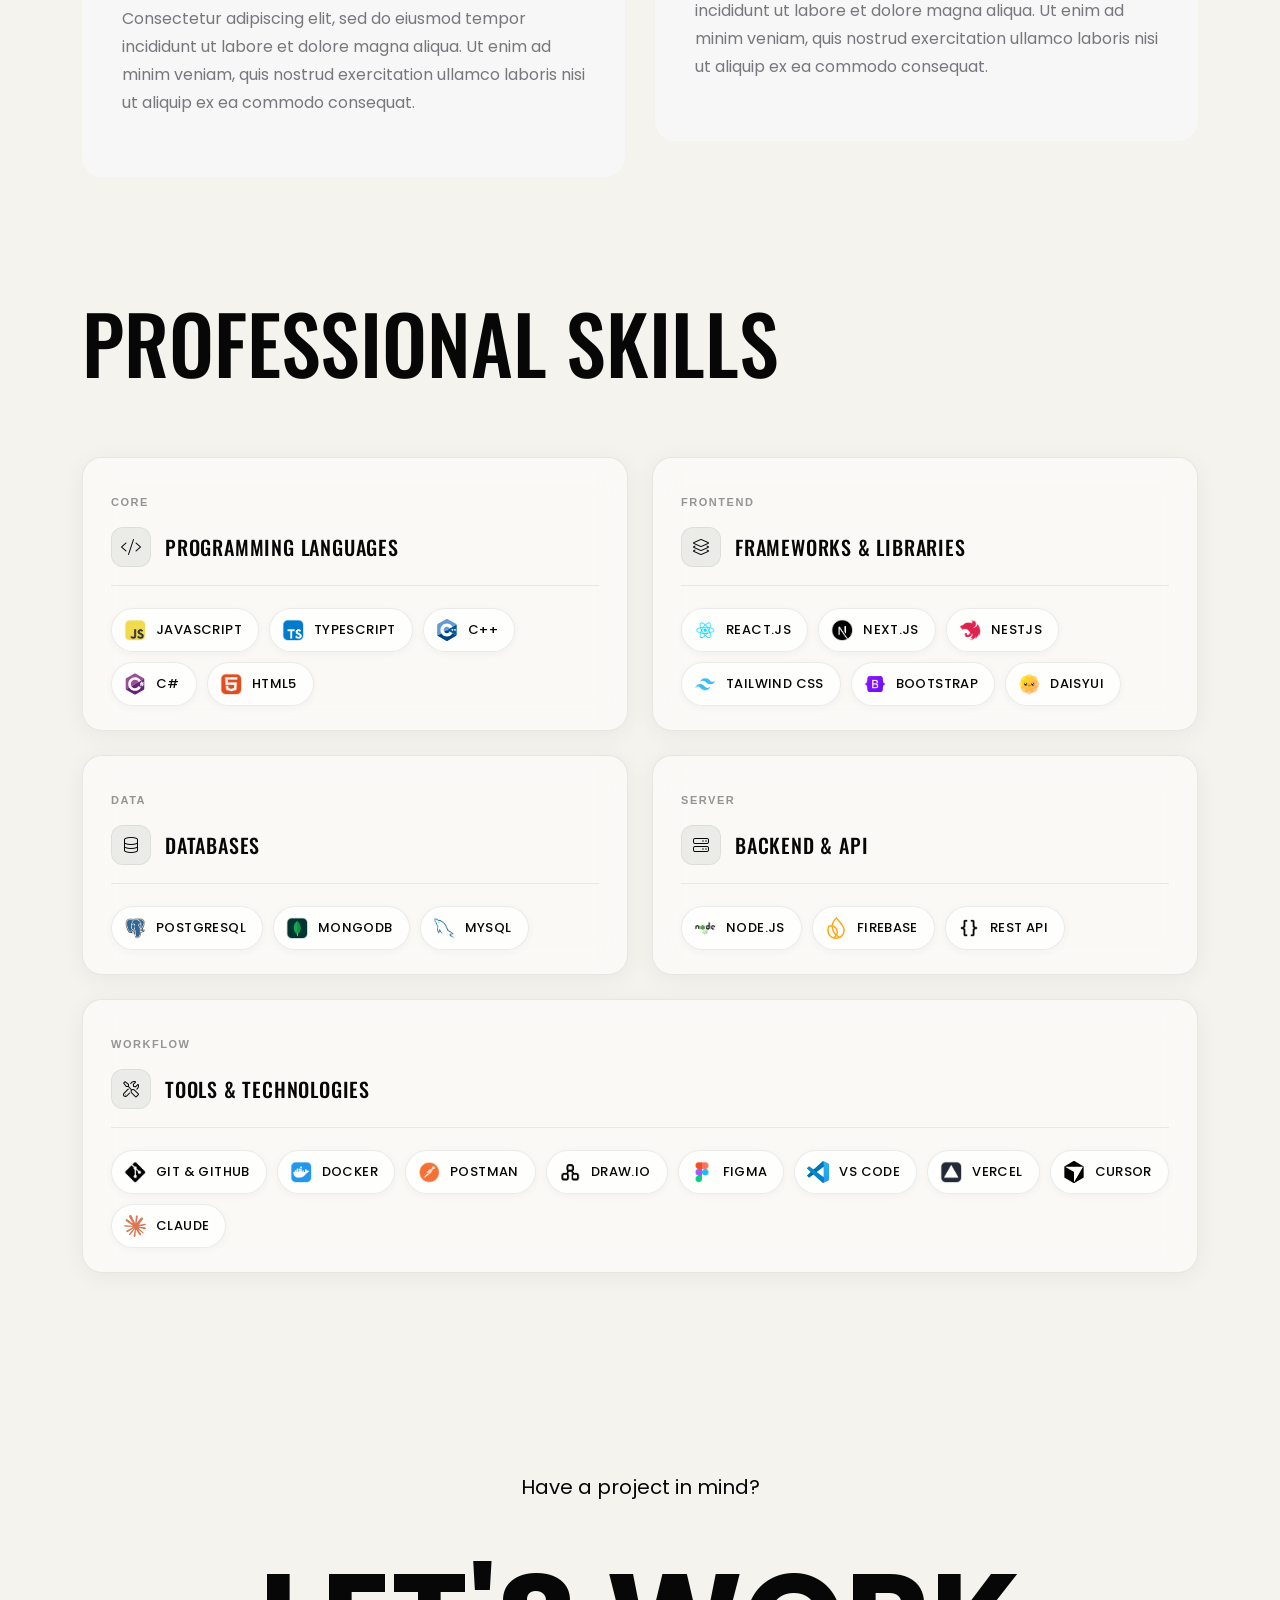
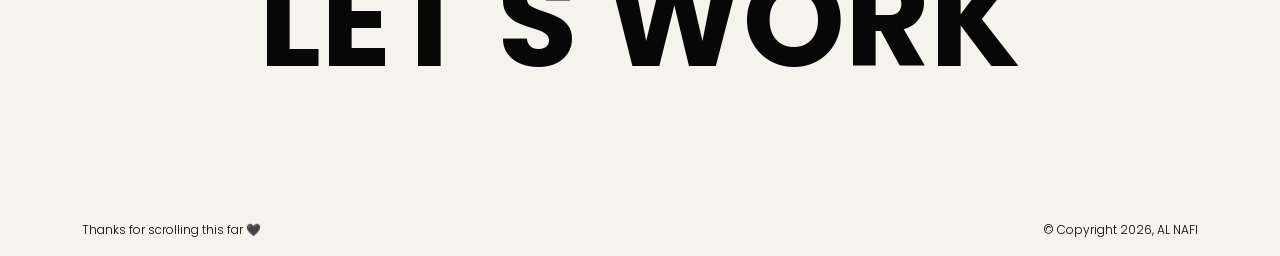
==== commit 8c6f4216: "Skills updated" ====
--- a/about.html
+++ b/about.html
@@ -238,129 +238,167 @@
                 </div>
                 <div class="row">
                     <div class="col-lg-12">
-                        <div class="skill-items-wrap">
-                            <div class="row">
-                                <div class="col-xl-3 col-lg-4 col-md-3 col-sm-4 col-6">
-                                    <div class="skill-item wow fadeInUp delay-0-2s">
-                                        <img src="assets/images/skills/skill1.png" alt="Skill" />
-                                        <h5>Next.js</h5>
-                                    </div>
-                                </div>
-                                <div class="col-xl-3 col-lg-4 col-md-3 col-sm-4 col-6">
-                                    <div class="skill-item wow fadeInUp delay-0-3s">
-                                        <img src="assets/images/skills/skill2.png" alt="Skill" />
-                                        <h5>React.js</h5>
-                                    </div>
-                                </div>
-                                <div class="col-xl-3 col-lg-4 col-md-3 col-sm-4 col-6">
-                                    <div class="skill-item wow fadeInUp delay-0-4s">
-                                        <img src="assets/images/skills/skill3.png" alt="Skill" />
-                                        <h5>Nest.js</h5>
-                                    </div>
-                                </div>
-                                <div class="col-xl-3 col-lg-4 col-md-3 col-sm-4 col-6">
-                                    <div class="skill-item wow fadeInUp delay-0-5s">
-                                        <img src="assets/images/skills/skill4.png" alt="Skill" />
-                                        <h5>Typescript</h5>
-                                    </div>
-                                </div>
-                                <div class="col-xl-3 col-lg-4 col-md-3 col-sm-4 col-6">
-                                    <div class="skill-item wow fadeInUp delay-0-2s">
-                                        <img src="assets/images/skills/skill5.png" alt="Skill" />
-                                        <h5>Javascript</h5>
-                                    </div>
-                                </div>
-                                <div class="col-xl-3 col-lg-4 col-md-3 col-sm-4 col-6">
-                                    <div class="skill-item wow fadeInUp delay-0-3s">
-                                        <img src="assets/images/skills/skill6.png" alt="Skill" />
-                                        <h5>Node.js</h5>
-                                    </div>
-                                </div>
-                                <div class="col-xl-3 col-lg-4 col-md-3 col-sm-4 col-6">
-                                    <div class="skill-item wow fadeInUp delay-0-4s">
-                                        <img src="assets/images/skills/skill7.png" alt="Skill" />
-                                        <h5>PostgreSQL</h5>
-                                    </div>
-                                </div>
-                                <div class="col-xl-3 col-lg-4 col-md-3 col-sm-4 col-6">
-                                    <div class="skill-item wow fadeInUp delay-0-5s">
-                                        <img src="assets/images/skills/skill8.png" alt="Figma logo" />
-                                        <h5>MongoDB</h5>
-                                    </div>
-                                </div>
-                                <div class="col-xl-3 col-lg-4 col-md-3 col-sm-4 col-6">
-                                    <div class="skill-item wow fadeInUp delay-0-2s">
-                                        <img src="assets/images/skills/skill9.png" alt="Skill" />
-                                        <h5>MySQL</h5>
-                                    </div>
-                                </div>
-                                <div class="col-xl-3 col-lg-4 col-md-3 col-sm-4 col-6">
-                                    <div class="skill-item wow fadeInUp delay-0-3s">
-                                        <img src="assets/images/skills/skill10.png" alt="Skill" />
-                                        <h5>HTML</h5>
-                                    </div>
-                                </div>
-                                <div class="col-xl-3 col-lg-4 col-md-3 col-sm-4 col-6">
-                                    <div class="skill-item wow fadeInUp delay-0-4s">
-                                        <img src="assets/images/skills/skill11.png" alt="Skill" />
-                                        <h5>CSS</h5>
-                                    </div>
-                                </div>
-                                <div class="col-xl-3 col-lg-4 col-md-3 col-sm-4 col-6">
-                                    <div class="skill-item wow fadeInUp delay-0-5s">
-                                        <img src="assets/images/skills/skill12.png" alt="Figma logo" />
-                                        <h5>GitHub</h5>
-                                    </div>
-                                </div>
-                                <div class="col-xl-3 col-lg-4 col-md-3 col-sm-4 col-6">
-                                    <div class="skill-item wow fadeInUp delay-0-2s">
-                                        <img src="assets/images/skills/skill13.png" alt="Skill" />
-                                        <h5>Figma</h5>
-                                    </div>
-                                </div>
-                                <div class="col-xl-3 col-lg-4 col-md-3 col-sm-4 col-6">
-                                    <div class="skill-item wow fadeInUp delay-0-3s">
-                                        <img src="assets/images/skills/skill14.png" alt="Skill" />
-                                        <h5>Webflow</h5>
-                                    </div>
-                                </div>
-                                <div class="col-xl-3 col-lg-4 col-md-3 col-sm-4 col-6">
-                                    <div class="skill-item wow fadeInUp delay-0-4s">
-                                        <img src="assets/images/skills/skill15.png" alt="Skill" />
-                                        <h5>TailwindCSS</h5>
-                                    </div>
-                                </div>
-                                <div class="col-xl-3 col-lg-4 col-md-3 col-sm-4 col-6">
-                                    <div class="skill-item wow fadeInUp delay-0-5s">
-                                        <img src="assets/images/skills/skill16.png" alt="Figma logo" />
-                                        <h5>DaisyUI</h5>
-                                    </div>
-                                </div>
-                                <div class="col-xl-3 col-lg-4 col-md-3 col-sm-4 col-6">
-                                    <div class="skill-item wow fadeInUp delay-0-2s">
-                                        <img src="assets/images/skills/skill17.png" alt="Skill" />
-                                        <h5>Bootstrap</h5>
-                                    </div>
-                                </div>
-                                <div class="col-xl-3 col-lg-4 col-md-3 col-sm-4 col-6">
-                                    <div class="skill-item wow fadeInUp delay-0-3s">
-                                        <img src="assets/images/skills/skill18.png" alt="Skill" />
-                                        <h5>Docker</h5>
-                                    </div>
-                                </div>
-                                <div class="col-xl-3 col-lg-4 col-md-3 col-sm-4 col-6">
-                                    <div class="skill-item wow fadeInUp delay-0-4s">
-                                        <img src="assets/images/skills/skill19.png" alt="Skill" />
-                                        <h5>Postman</h5>
-                                    </div>
-                                </div>
-                                <div class="col-xl-3 col-lg-4 col-md-3 col-sm-4 col-6">
-                                    <div class="skill-item wow fadeInUp delay-0-5s">
-                                        <img src="assets/images/skills/skill20.png" alt="Figma logo" />
-                                        <h5>Draw.io</h5>
-                                    </div>
-                                </div>
-                            </div>
+                        <div class="skill-items-wrap skill-items-grid">
+                            <article class="skill-category-card wow fadeInUp delay-0-2s">
+                                <header class="skill-category-header">
+                                    <span class="skill-category-label">Core</span>
+                                    <div class="skill-category-heading">
+                                        <span class="skill-category-icon"><i class="fal fa-code"></i></span>
+                                        <h3 class="skill-category-title">Programming Languages</h3>
+                                    </div>
+                                </header>
+                                <div class="skill-pills">
+                                    <div class="skill-pill wow fadeInUp delay-0-2s">
+                                        <img src="assets/images/skills/skill5.png" alt="JavaScript logo" />
+                                        <span>JavaScript</span>
+                                    </div>
+                                    <div class="skill-pill wow fadeInUp delay-0-3s">
+                                        <img src="assets/images/skills/skill4.png" alt="TypeScript logo" />
+                                        <span>TypeScript</span>
+                                    </div>
+                                    <div class="skill-pill wow fadeInUp delay-0-4s">
+                                        <img src="assets/images/skills/skill21.svg" alt="C++ logo" />
+                                        <span>C++</span>
+                                    </div>
+                                    <div class="skill-pill wow fadeInUp delay-0-5s">
+                                        <img src="assets/images/skills/skill22.svg" alt="C# logo" />
+                                        <span>C#</span>
+                                    </div>
+                                    <div class="skill-pill wow fadeInUp delay-0-2s">
+                                        <img src="assets/images/skills/skill10.png" alt="HTML5 logo" />
+                                        <span>HTML5</span>
+                                    </div>
+                                </div>
+                            </article>
+                            <article class="skill-category-card wow fadeInUp delay-0-3s">
+                                <header class="skill-category-header">
+                                    <span class="skill-category-label">Frontend</span>
+                                    <div class="skill-category-heading">
+                                        <span class="skill-category-icon"><i class="fal fa-layer-group"></i></span>
+                                        <h3 class="skill-category-title">Frameworks &amp; Libraries</h3>
+                                    </div>
+                                </header>
+                                <div class="skill-pills">
+                                    <div class="skill-pill wow fadeInUp delay-0-2s">
+                                        <img src="assets/images/skills/skill2.png" alt="React.js logo" />
+                                        <span>React.js</span>
+                                    </div>
+                                    <div class="skill-pill wow fadeInUp delay-0-3s">
+                                        <img src="assets/images/skills/skill1.png" alt="Next.js logo" />
+                                        <span>Next.js</span>
+                                    </div>
+                                    <div class="skill-pill wow fadeInUp delay-0-4s">
+                                        <img src="assets/images/skills/skill3.png" alt="NestJS logo" />
+                                        <span>NestJS</span>
+                                    </div>
+                                    <div class="skill-pill wow fadeInUp delay-0-5s">
+                                        <img src="assets/images/skills/skill15.png" alt="Tailwind CSS logo" />
+                                        <span>Tailwind CSS</span>
+                                    </div>
+                                    <div class="skill-pill wow fadeInUp delay-0-2s">
+                                        <img src="assets/images/skills/skill17.png" alt="Bootstrap logo" />
+                                        <span>Bootstrap</span>
+                                    </div>
+                                    <div class="skill-pill wow fadeInUp delay-0-3s">
+                                        <img src="assets/images/skills/skill16.png" alt="DaisyUI logo" />
+                                        <span>DaisyUI</span>
+                                    </div>
+                                </div>
+                            </article>
+                            <article class="skill-category-card wow fadeInUp delay-0-4s">
+                                <header class="skill-category-header">
+                                    <span class="skill-category-label">Data</span>
+                                    <div class="skill-category-heading">
+                                        <span class="skill-category-icon"><i class="fal fa-database"></i></span>
+                                        <h3 class="skill-category-title">Databases</h3>
+                                    </div>
+                                </header>
+                                <div class="skill-pills">
+                                    <div class="skill-pill wow fadeInUp delay-0-2s">
+                                        <img src="assets/images/skills/skill7.png" alt="PostgreSQL logo" />
+                                        <span>PostgreSQL</span>
+                                    </div>
+                                    <div class="skill-pill wow fadeInUp delay-0-3s">
+                                        <img src="assets/images/skills/skill8.png" alt="MongoDB logo" />
+                                        <span>MongoDB</span>
+                                    </div>
+                                    <div class="skill-pill wow fadeInUp delay-0-4s">
+                                        <img src="assets/images/skills/skill9.png" alt="MySQL logo" />
+                                        <span>MySQL</span>
+                                    </div>
+                                </div>
+                            </article>
+                            <article class="skill-category-card wow fadeInUp delay-0-4s">
+                                <header class="skill-category-header">
+                                    <span class="skill-category-label">Server</span>
+                                    <div class="skill-category-heading">
+                                        <span class="skill-category-icon"><i class="fal fa-server"></i></span>
+                                        <h3 class="skill-category-title">Backend &amp; API</h3>
+                                    </div>
+                                </header>
+                                <div class="skill-pills">
+                                    <div class="skill-pill wow fadeInUp delay-0-2s">
+                                        <img src="assets/images/skills/skill6.png" alt="Node.js logo" />
+                                        <span>Node.js</span>
+                                    </div>
+                                    <div class="skill-pill wow fadeInUp delay-0-3s">
+                                        <img src="assets/images/skills/skill29.svg" alt="Firebase logo" />
+                                        <span>Firebase</span>
+                                    </div>
+                                    <div class="skill-pill wow fadeInUp delay-0-4s">
+                                        <img src="assets/images/skills/skill30.png" alt="REST API logo" />
+                                        <span>REST API</span>
+                                    </div>
+                                </div>
+                            </article>
+                            <article class="skill-category-card skill-category-card-wide wow fadeInUp delay-0-5s">
+                                <header class="skill-category-header">
+                                    <span class="skill-category-label">Workflow</span>
+                                    <div class="skill-category-heading">
+                                        <span class="skill-category-icon"><i class="fal fa-tools"></i></span>
+                                        <h3 class="skill-category-title">Tools &amp; Technologies</h3>
+                                    </div>
+                                </header>
+                                <div class="skill-pills">
+                                    <div class="skill-pill wow fadeInUp delay-0-2s">
+                                        <img src="assets/images/skills/skill12.png" alt="Git and GitHub logo" />
+                                        <span>Git &amp; GitHub</span>
+                                    </div>
+                                    <div class="skill-pill wow fadeInUp delay-0-3s">
+                                        <img src="assets/images/skills/skill18.png" alt="Docker logo" />
+                                        <span>Docker</span>
+                                    </div>
+                                    <div class="skill-pill wow fadeInUp delay-0-4s">
+                                        <img src="assets/images/skills/skill19.png" alt="Postman logo" />
+                                        <span>Postman</span>
+                                    </div>
+                                    <div class="skill-pill wow fadeInUp delay-0-5s">
+                                        <img src="assets/images/skills/skill20.png" alt="Draw.io logo" />
+                                        <span>Draw.io</span>
+                                    </div>
+                                    <div class="skill-pill wow fadeInUp delay-0-2s">
+                                        <img src="assets/images/skills/skill13.png" alt="Figma logo" />
+                                        <span>Figma</span>
+                                    </div>
+                                    <div class="skill-pill wow fadeInUp delay-0-3s">
+                                        <img src="assets/images/skills/skill23.svg" alt="VS Code logo" />
+                                        <span>VS Code</span>
+                                    </div>
+                                    <div class="skill-pill wow fadeInUp delay-0-4s">
+                                        <img src="assets/images/skills/skill24.png" alt="Vercel logo" />
+                                        <span>Vercel</span>
+                                    </div>
+                                    
+                                    <div class="skill-pill wow fadeInUp delay-0-3s">
+                                        <img src="assets/images/skills/skill27.svg" alt="Cursor logo" />
+                                        <span>Cursor</span>
+                                    </div>
+                                    <div class="skill-pill wow fadeInUp delay-0-4s">
+                                        <img src="assets/images/skills/skill28.svg" alt="Claude logo" />
+                                        <span>Claude</span>
+                                    </div>
+                                </div>
+                            </article>
                         </div>
                     </div>
                 </div>
--- a/assets/css/style.css
+++ b/assets/css/style.css
@@ -1839,6 +1839,7 @@
 
 .skill-area {
     padding-top: 120px;
+    padding-bottom: 100px;
     background: var(--primary-color);
 }
 
@@ -1894,6 +1895,182 @@
 
 ul.extra-skills li i {
     padding-right: 10px;
+}
+
+.skill-category-group {
+    margin-bottom: 50px;
+}
+
+.skill-category-group:last-child {
+    margin-bottom: 0;
+}
+
+.skill-items-grid {
+    display: grid;
+    grid-template-columns: repeat(2, minmax(0, 1fr));
+    gap: 24px;
+}
+
+.skill-category-card {
+    position: relative;
+    padding: 28px 28px 24px;
+    border-radius: 20px;
+    background: rgba(255, 255, 255, 0.52);
+    border: 1px solid rgba(7, 7, 7, 0.08);
+    box-shadow: 0 4px 24px rgba(7, 7, 7, 0.05);
+    -webkit-backdrop-filter: blur(16px);
+    backdrop-filter: blur(16px);
+    -webkit-transition: border-color 0.3s ease, box-shadow 0.3s ease, transform 0.3s ease;
+    transition: border-color 0.3s ease, box-shadow 0.3s ease, transform 0.3s ease;
+}
+
+.skill-category-card:hover {
+    border-color: rgba(7, 7, 7, 0.14);
+    box-shadow: 0 10px 36px rgba(7, 7, 7, 0.08);
+}
+
+.skill-category-card-wide {
+    grid-column: 1 / -1;
+}
+
+.skill-category-header {
+    margin-bottom: 22px;
+    padding-bottom: 18px;
+    border-bottom: 1px solid rgba(7, 7, 7, 0.07);
+}
+
+.skill-category-label {
+    display: inline-block;
+    margin-bottom: 10px;
+    font-size: 11px;
+    font-weight: 600;
+    letter-spacing: 0.14em;
+    text-transform: uppercase;
+    color: rgba(7, 7, 7, 0.42);
+}
+
+.skill-category-heading {
+    display: -webkit-box;
+    display: -ms-flexbox;
+    display: flex;
+    -webkit-box-align: center;
+    -ms-flex-align: center;
+    align-items: center;
+    gap: 14px;
+}
+
+.skill-category-icon {
+    display: -webkit-inline-box;
+    display: -ms-inline-flexbox;
+    display: inline-flex;
+    -webkit-box-align: center;
+    -ms-flex-align: center;
+    align-items: center;
+    -webkit-box-pack: center;
+    -ms-flex-pack: center;
+    justify-content: center;
+    width: 40px;
+    height: 40px;
+    -ms-flex-negative: 0;
+    flex-shrink: 0;
+    border-radius: 12px;
+    background: rgba(7, 7, 7, 0.06);
+    border: 1px solid rgba(7, 7, 7, 0.06);
+    color: var(--main-color);
+    font-size: 16px;
+}
+
+.skill-category-title {
+    margin: 0;
+    color: var(--main-color);
+    font-family: var(--title-font);
+    font-size: 20px;
+    font-weight: 500;
+    line-height: 1.3;
+    text-transform: uppercase;
+    letter-spacing: 0.04em;
+}
+
+.skill-pills {
+    display: -webkit-box;
+    display: -ms-flexbox;
+    display: flex;
+    -ms-flex-wrap: wrap;
+    flex-wrap: wrap;
+    gap: 10px;
+}
+
+.skill-pill {
+    display: -webkit-inline-box;
+    display: -ms-inline-flexbox;
+    display: inline-flex;
+    -webkit-box-align: center;
+    -ms-flex-align: center;
+    align-items: center;
+    gap: 10px;
+    padding: 10px 16px 10px 12px;
+    border-radius: 999px;
+    background: rgba(255, 255, 255, 0.78);
+    border: 1px solid rgba(7, 7, 7, 0.08);
+    box-shadow: 0 2px 8px rgba(7, 7, 7, 0.04);
+    cursor: default;
+    -webkit-transition: transform 0.25s ease, box-shadow 0.25s ease, border-color 0.25s ease, background 0.25s ease;
+    transition: transform 0.25s ease, box-shadow 0.25s ease, border-color 0.25s ease, background 0.25s ease;
+}
+
+.skill-pill img {
+    width: 22px;
+    height: 22px;
+    -o-object-fit: contain;
+    object-fit: contain;
+    -ms-flex-negative: 0;
+    flex-shrink: 0;
+}
+
+.skill-pill span {
+    color: var(--main-color);
+    font-size: 13px;
+    font-weight: 500;
+    line-height: 1.2;
+    letter-spacing: 0.03em;
+    text-transform: uppercase;
+    white-space: nowrap;
+}
+
+.skill-pill:hover {
+    -webkit-transform: translateY(-3px);
+    transform: translateY(-3px);
+    background: #ffffff;
+    border-color: rgba(7, 7, 7, 0.18);
+    box-shadow: 0 8px 22px rgba(7, 7, 7, 0.1);
+}
+
+.skill-area .skill-item {
+    display: -webkit-box;
+    display: -ms-flexbox;
+    display: flex;
+    -webkit-box-orient: vertical;
+    -webkit-box-direction: normal;
+    -ms-flex-direction: column;
+    flex-direction: column;
+    -webkit-box-align: center;
+    -ms-flex-align: center;
+    align-items: center;
+    -webkit-box-pack: center;
+    -ms-flex-pack: center;
+    justify-content: center;
+    min-height: 180px;
+}
+
+.skill-area .skill-item img {
+    width: 64px;
+    height: 64px;
+    -o-object-fit: contain;
+    object-fit: contain;
+}
+
+.skill-area .skill-item h5 {
+    margin-bottom: 0;
 }
 
 
--- a/assets/css/responsive.css
+++ b/assets/css/responsive.css
@@ -80,6 +80,18 @@
         padding-top: 50px;
     }
 
+    .skill-items-grid {
+        gap: 20px;
+    }
+
+    .skill-category-card {
+        padding: 24px 22px 20px;
+    }
+
+    .skill-category-title {
+        font-size: 18px;
+    }
+
     .services-area {
         padding-top: 80px;
         padding-bottom: 80px;
@@ -354,6 +366,42 @@
 
     .skill-area {
         padding-top: 50px;
+    }
+
+    .skill-items-grid {
+        grid-template-columns: 1fr;
+        gap: 16px;
+    }
+
+    .skill-category-card {
+        padding: 22px 20px 18px;
+    }
+
+    .skill-category-card-wide {
+        grid-column: auto;
+    }
+
+    .skill-category-heading {
+        gap: 12px;
+    }
+
+    .skill-category-icon {
+        width: 36px;
+        height: 36px;
+        font-size: 14px;
+    }
+
+    .skill-category-title {
+        font-size: 17px;
+    }
+
+    .skill-pill {
+        padding: 9px 14px 9px 11px;
+    }
+
+    .skill-pill span {
+        font-size: 12px;
+        white-space: normal;
     }
 
     .services-area {
